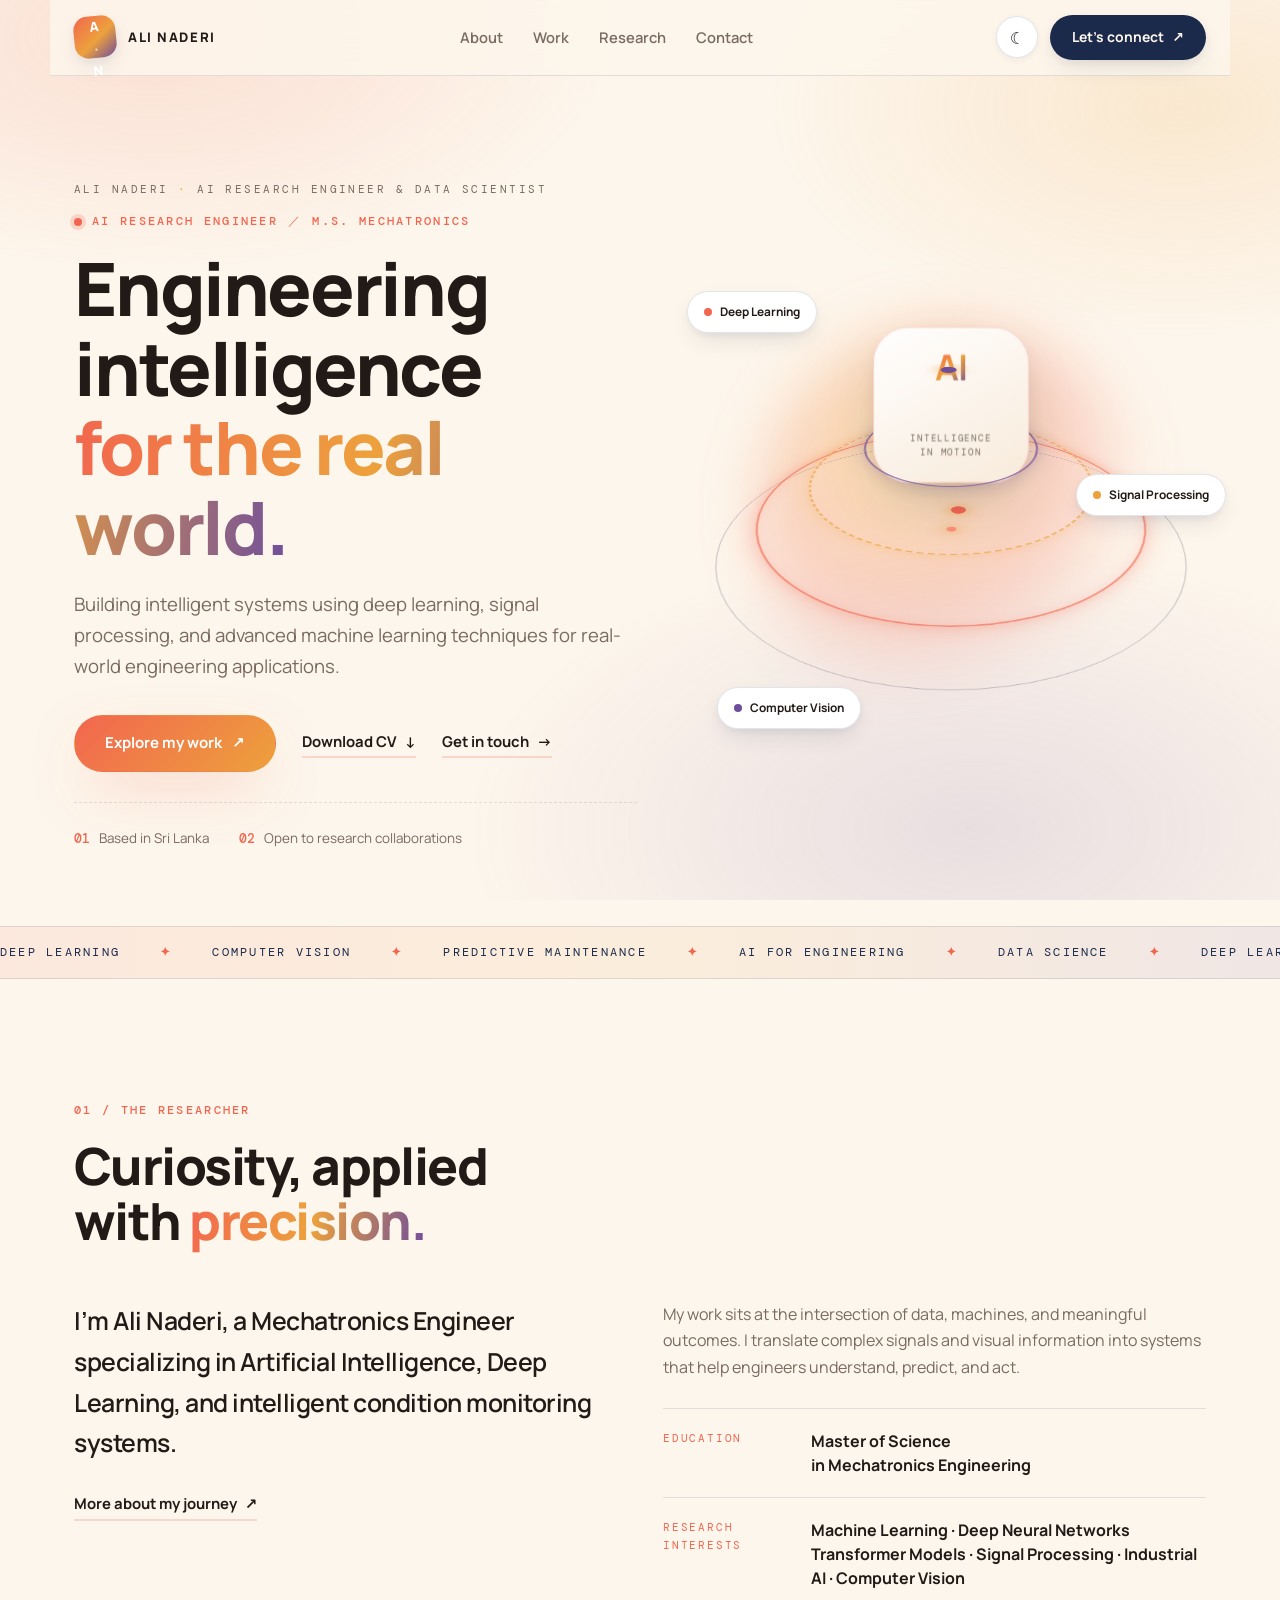
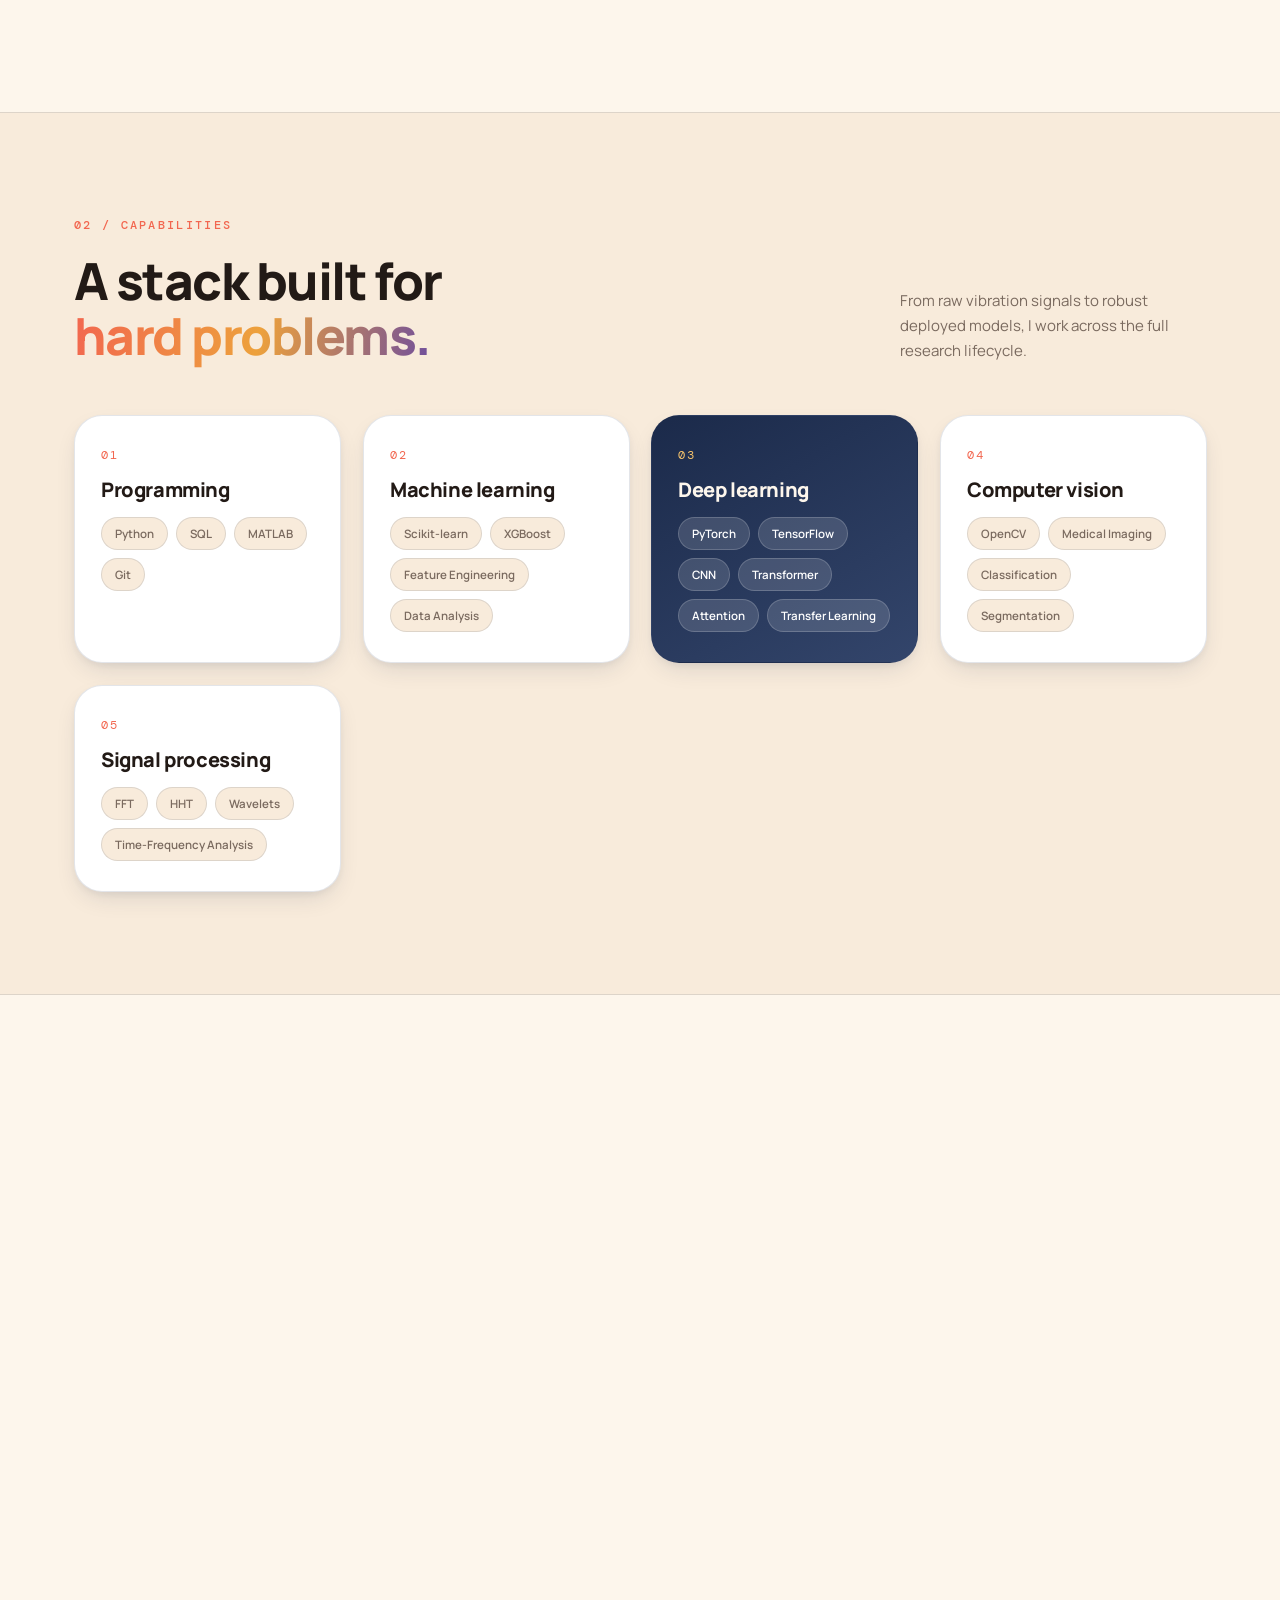
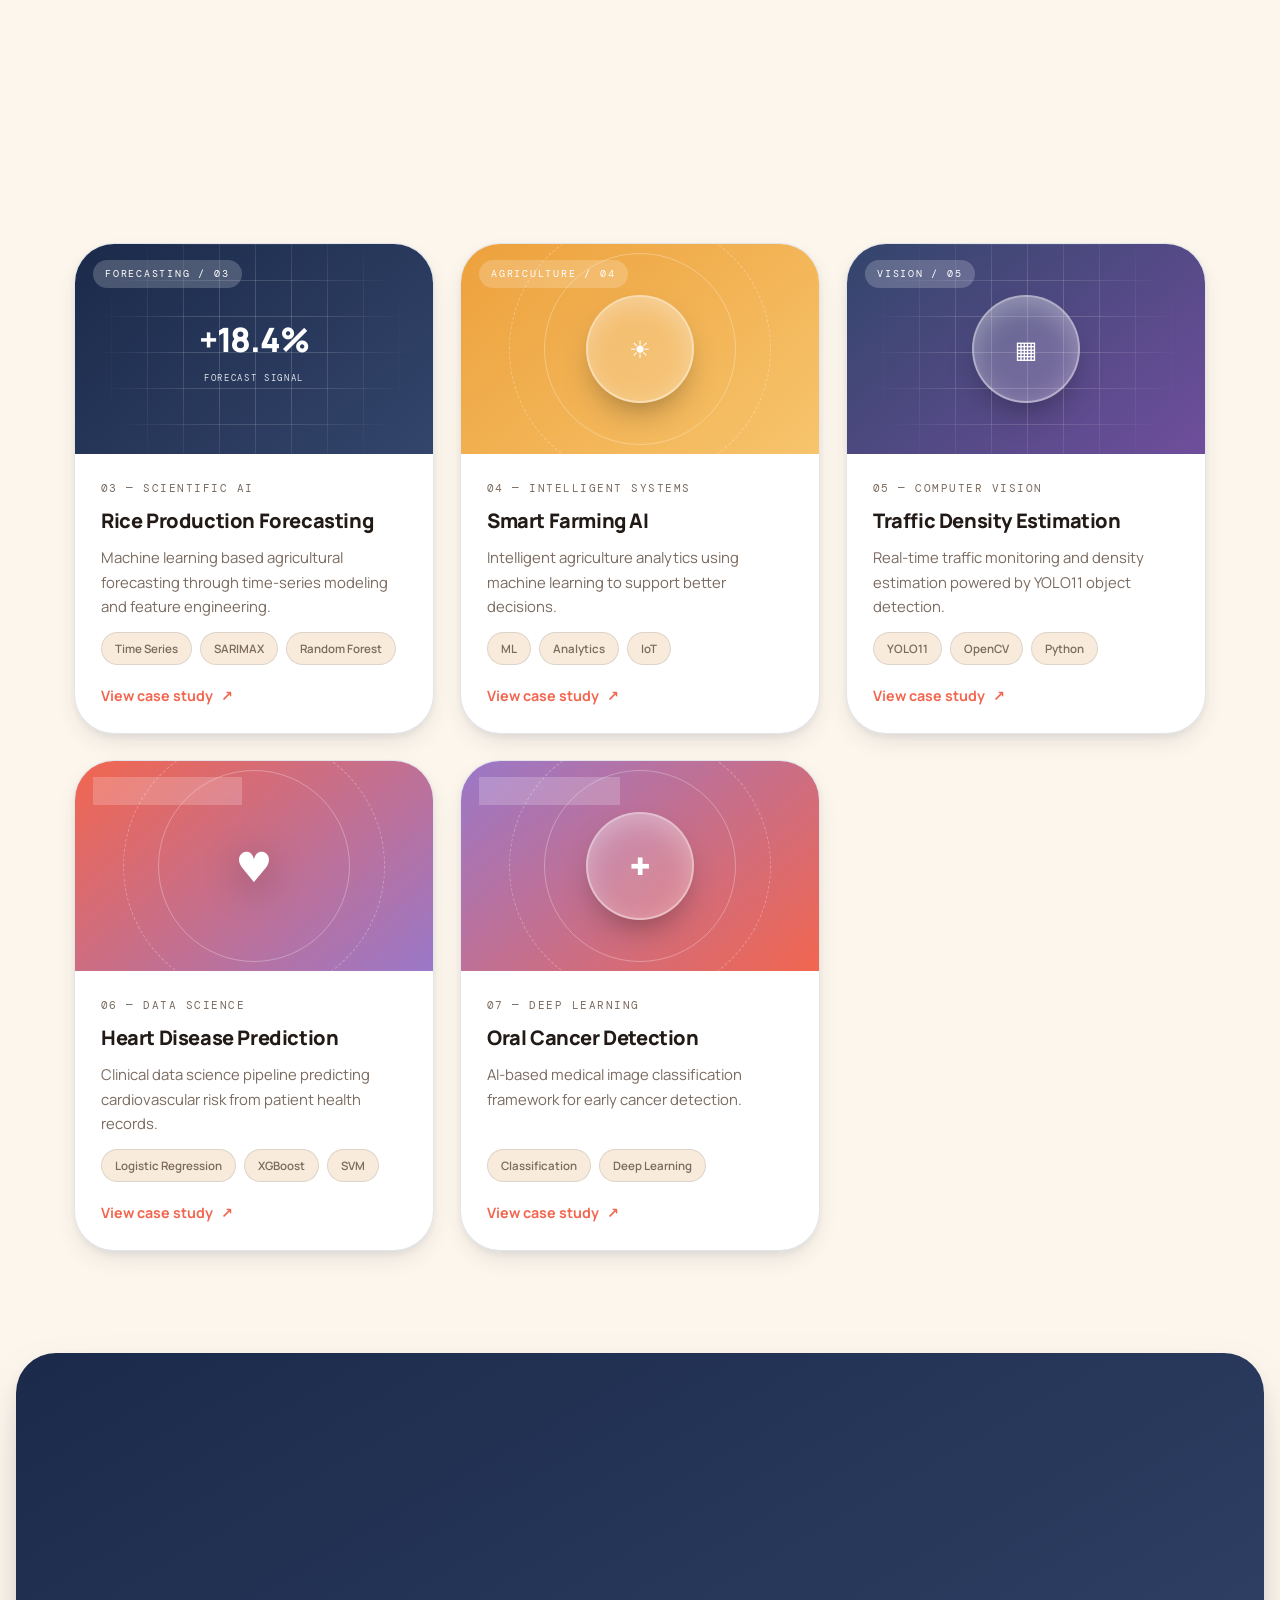
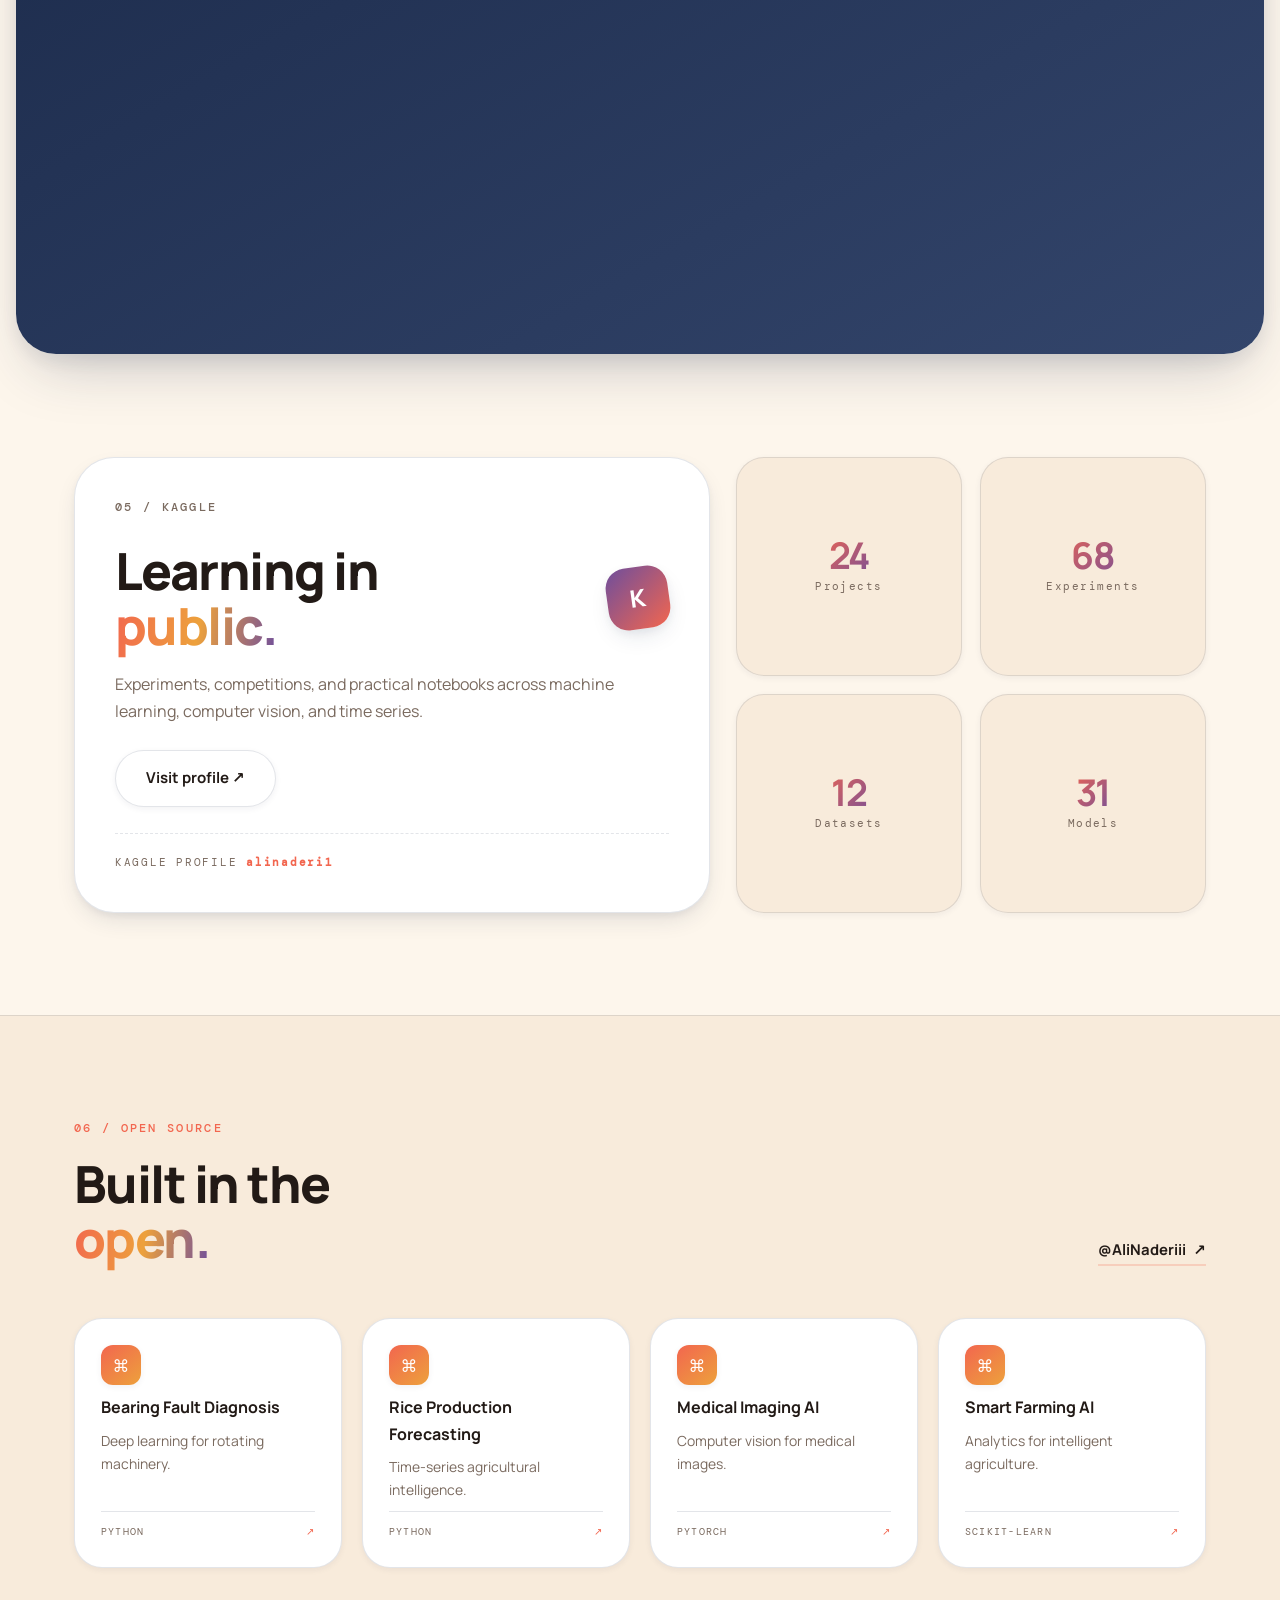
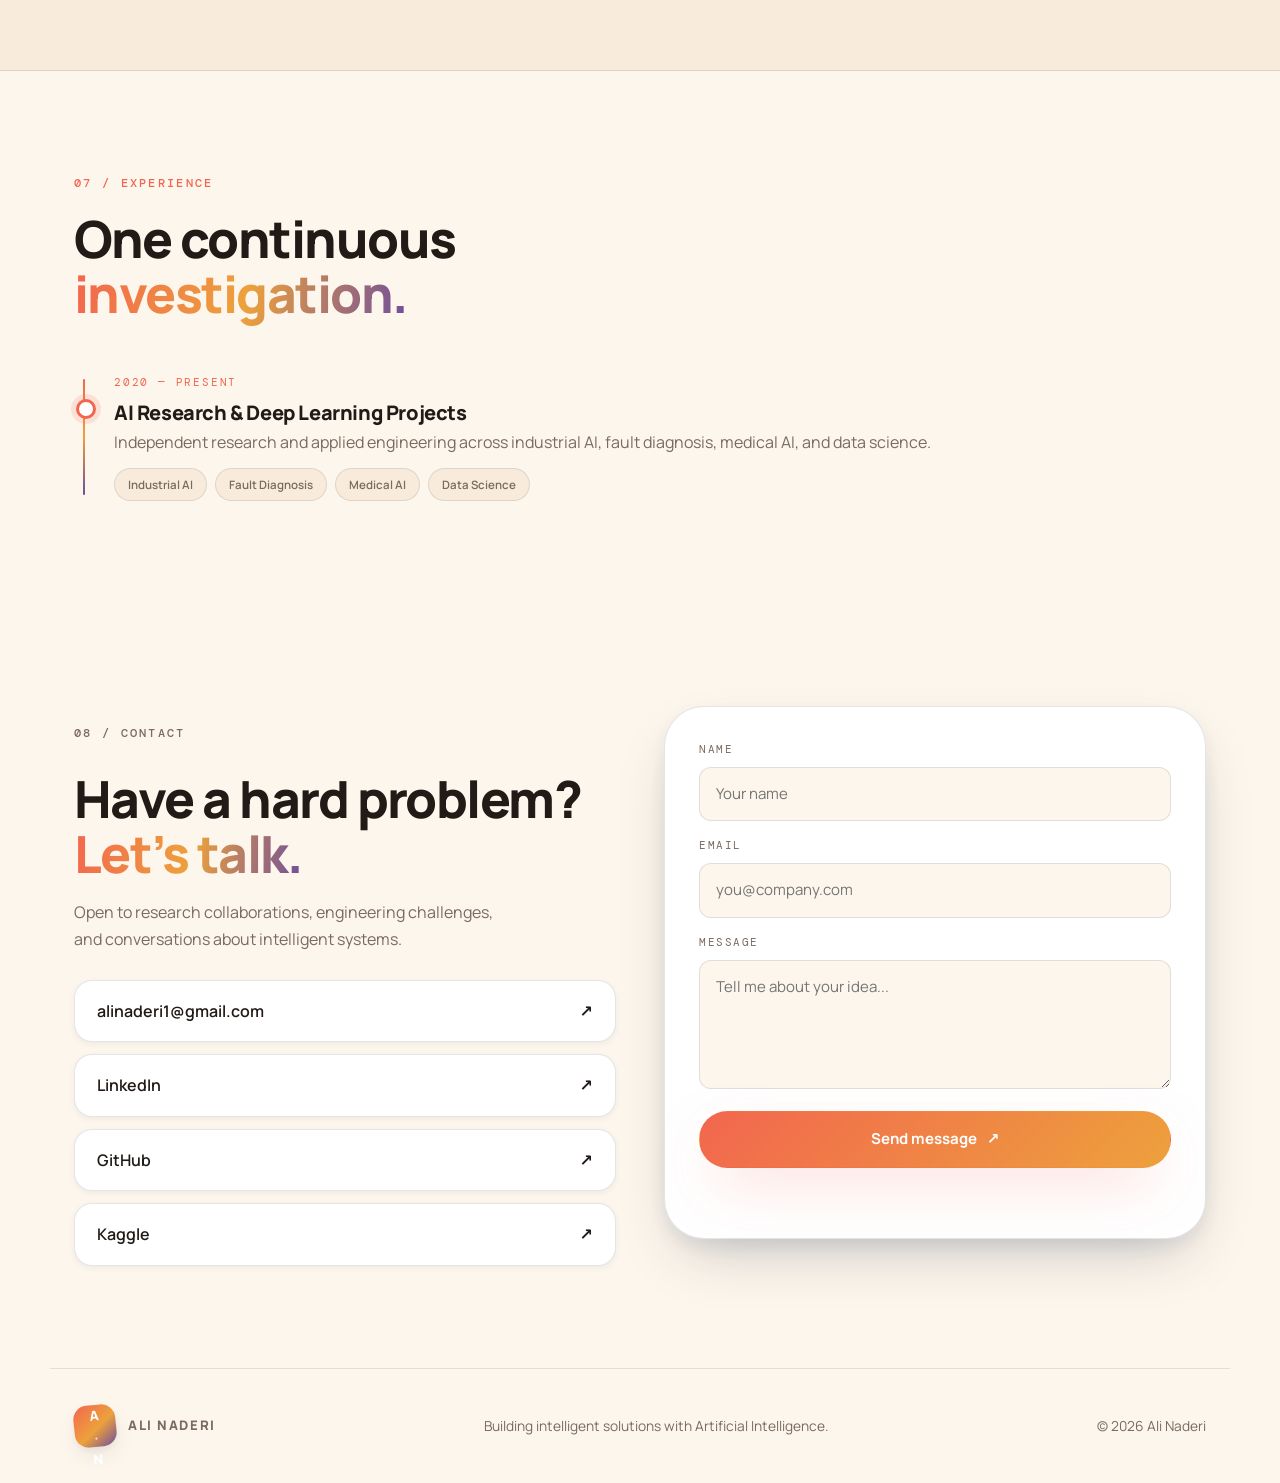
==== index.html @ be2965aa "Redesign homepage with warm 3D light theme Rebuild index.html, style.css and script.js from scratch " ====
<!DOCTYPE html>
<html lang="en" data-theme="light">
<head>
  <meta charset="utf-8">
  <meta name="viewport" content="width=device-width, initial-scale=1">
  <meta name="description" content="Ali Naderi — AI Research Engineer specializing in deep learning, signal processing, computer vision and intelligent condition monitoring.">
  <meta name="theme-color" content="#fdf6ec">
  <title>Ali Naderi · AI Research Engineer</title>
  <link rel="preconnect" href="https://fonts.googleapis.com">
  <link rel="preconnect" href="https://fonts.gstatic.com" crossorigin>
  <link href="https://fonts.googleapis.com/css2?family=DM+Mono:wght@400;500&family=Manrope:wght@400;500;600;700;800&display=swap" rel="stylesheet">
  <link rel="stylesheet" href="style.css">
</head>
<body>
  <a class="skip-link" href="#top">Skip to content</a>
  <div class="progress" id="progress"></div>

  <nav class="nav container" aria-label="Primary navigation">
    <a class="brand" href="#top"><span class="brand-mark">A<span>·</span>N</span><span>ALI NADERI</span></a>
    <div class="nav-links" id="navLinks"><a href="#about">About</a><a href="#work">Work</a><a href="#research">Research</a><a href="#contact">Contact</a></div>
    <div class="nav-actions">
      <button class="icon-btn" id="themeToggle" type="button" aria-label="Toggle light and dark mode">☾</button>
      <a class="nav-cta" href="#contact">Let’s connect <span>↗</span></a>
      <button class="menu-btn" id="menuBtn" type="button" aria-label="Open navigation" aria-expanded="false" aria-controls="navLinks">☰</button>
    </div>
  </nav>

  <main id="top">
    <!-- ══ HERO ══════════════════════════════════════════════ -->
    <section class="hero container">
      <div class="hero-copy reveal">
        <p class="nameplate">ALI NADERI <span>·</span> AI RESEARCH ENGINEER &amp; DATA SCIENTIST</p>
        <p class="eyebrow"><i></i> AI Research Engineer <span>／</span> M.S. Mechatronics</p>
        <h1>Engineering intelligence<br><em>for the real world.</em></h1>
        <p class="lede">Building intelligent systems using deep learning, signal processing, and advanced machine learning techniques for real-world engineering applications.</p>
        <div class="hero-actions">
          <a class="btn btn-primary" href="#work">Explore my work <span>↗</span></a>
          <a class="text-link" href="assets/Ali-Naderi%20Portfolio.pdf" download="Ali-Naderi-CV.pdf">Download CV <span>↓</span></a>
          <a class="text-link" href="mailto:alinaderi1@gmail.com">Get in touch <span>→</span></a>
        </div>
        <div class="hero-meta"><span><b>01</b> Based in Sri Lanka</span><span><b>02</b> Open to research collaborations</span></div>
      </div>

      <div class="hero-visual reveal delay-1" role="img" aria-label="Layered 3D rings orbiting a floating AI core">
        <div class="stage" aria-hidden="true">
          <div class="ring ring-4"></div>
          <div class="ring ring-1"><span class="orbit-node n1"></span></div>
          <div class="ring ring-2"><span class="orbit-node n2"></span></div>
          <div class="ring ring-3"><span class="orbit-node n3"></span></div>
          <span class="orbit-node n4"></span>
          <div class="ai-core"><b>AI</b><small>INTELLIGENCE<br>IN MOTION</small></div>
        </div>
        <span class="chip chip-1" aria-hidden="true"><i></i> Deep Learning</span>
        <span class="chip chip-2" aria-hidden="true"><i></i> Signal Processing</span>
        <span class="chip chip-3" aria-hidden="true"><i></i> Computer Vision</span>
      </div>
    </section>

    <div class="ticker" aria-hidden="true"><div class="ticker-inner">
      <span>DEEP LEARNING</span><b>✦</b><span>COMPUTER VISION</span><b>✦</b><span>PREDICTIVE MAINTENANCE</span><b>✦</b><span>AI FOR ENGINEERING</span><b>✦</b><span>DATA SCIENCE</span><b>✦</b>
      <span>DEEP LEARNING</span><b>✦</b><span>COMPUTER VISION</span><b>✦</b><span>PREDICTIVE MAINTENANCE</span><b>✦</b><span>AI FOR ENGINEERING</span><b>✦</b><span>DATA SCIENCE</span><b>✦</b>
    </div></div>

    <!-- ══ ABOUT ═════════════════════════════════════════════ -->
    <section class="section container" id="about">
      <div class="section-head reveal"><p class="eyebrow">01 / The researcher</p><h2>Curiosity, applied<br>with <em>precision.</em></h2></div>
      <div class="about-grid">
        <div class="about-intro reveal">
          <p class="big-copy">I’m Ali Naderi, a Mechatronics Engineer specializing in Artificial Intelligence, Deep Learning, and intelligent condition monitoring systems.</p>
          <a class="text-link" href="#contact">More about my journey <span>↗</span></a>
        </div>
        <div class="about-details reveal delay-1">
          <p>My work sits at the intersection of data, machines, and meaningful outcomes. I translate complex signals and visual information into systems that help engineers understand, predict, and act.</p>
          <div class="detail-row"><span>Education</span><strong>Master of Science<br>in Mechatronics Engineering</strong></div>
          <div class="detail-row"><span>Research interests</span><strong>Machine Learning · Deep Neural Networks<br>Transformer Models · Signal Processing · Industrial AI · Computer Vision</strong></div>
        </div>
      </div>
    </section>

    <!-- ══ SKILLS ════════════════════════════════════════════ -->
    <section class="section skills-section"><div class="container">
      <div class="section-head split reveal">
        <div><p class="eyebrow">02 / Capabilities</p><h2>A stack built for<br><em>hard problems.</em></h2></div>
        <p class="section-note">From raw vibration signals to robust deployed models, I work across the full research lifecycle.</p>
      </div>
      <div class="skills-grid">
        <article class="skill-card reveal"><span class="skill-num">01</span><h3>Programming</h3><div class="tags"><span>Python</span><span>SQL</span><span>MATLAB</span><span>Git</span></div></article>
        <article class="skill-card reveal delay-1"><span class="skill-num">02</span><h3>Machine learning</h3><div class="tags"><span>Scikit-learn</span><span>XGBoost</span><span>Feature Engineering</span><span>Data Analysis</span></div></article>
        <article class="skill-card featured reveal delay-2"><span class="skill-num">03</span><h3>Deep learning</h3><div class="tags"><span>PyTorch</span><span>TensorFlow</span><span>CNN</span><span>Transformer</span><span>Attention</span><span>Transfer Learning</span></div></article>
        <article class="skill-card reveal"><span class="skill-num">04</span><h3>Computer vision</h3><div class="tags"><span>OpenCV</span><span>Medical Imaging</span><span>Classification</span><span>Segmentation</span></div></article>
        <article class="skill-card reveal delay-1"><span class="skill-num">05</span><h3>Signal processing</h3><div class="tags"><span>FFT</span><span>HHT</span><span>Wavelets</span><span>Time-Frequency Analysis</span></div></article>
      </div>
    </div></section>

    <!-- ══ WORK ══════════════════════════════════════════════ -->
    <section class="section container" id="work">
      <div class="section-head split reveal">
        <div><p class="eyebrow">03 / Selected work</p><h2>Research that<br><em>moves the needle.</em></h2></div>
        <a class="text-link" href="https://github.com/AliNaderiii" target="_blank" rel="noopener noreferrer">View GitHub <span>↗</span></a>
      </div>
      <div class="projects-grid">

        <article class="project-card project-large reveal">
          <div class="project-art art-bearing"><span class="art-label">VIBRATION / 01</span><div class="art-rings"></div><div class="art-bars"><i></i><i></i><i></i><i></i><i></i></div></div>
          <div class="project-body">
            <div class="project-top"><span>01 — INDUSTRIAL AI</span><span class="status">RESEARCH PROJECT</span></div>
            <h3>AI-Based Bearing Fault Diagnosis</h3>
            <p>Deep learning framework for intelligent fault diagnosis of rotating machinery using vibration signals.</p>
            <div class="project-tags"><span>CNN</span><span>Transformer</span><span>HHT Fusion</span><span>CWRU · IMS · Paderborn</span></div>
            <a class="project-link" href="Bearing%20Fault%20Diagnosis.html">View case study <span>↗</span></a>
          </div>
        </article>

        <article class="project-card reveal delay-1">
          <div class="project-art art-medical"><span class="art-label">MEDICAL IMAGING / 02</span><div class="art-rings"></div><div class="art-orb">◎</div></div>
          <div class="project-body">
            <div class="project-top"><span>02 — COMPUTER VISION</span></div>
            <h3>Brain Tumor Detection</h3>
            <p>Deep learning models for automated brain tumor classification from medical imagery.</p>
            <div class="project-tags"><span>CNN</span><span>Transfer Learning</span><span>OpenCV</span></div>
            <a class="project-link" href="Deep%20Learning%20%26%20Medical%20Imaging.html">View case study <span>↗</span></a>
          </div>
        </article>

        <article class="project-card reveal">
          <div class="project-art art-agri"><span class="art-label">FORECASTING / 03</span><div class="art-grid-lines"></div><div class="art-stat">+18.4%<small>FORECAST SIGNAL</small></div></div>
          <div class="project-body">
            <div class="project-top"><span>03 — SCIENTIFIC AI</span></div>
            <h3>Rice Production Forecasting</h3>
            <p>Machine learning based agricultural forecasting through time-series modeling and feature engineering.</p>
            <div class="project-tags"><span>Time Series</span><span>SARIMAX</span><span>Random Forest</span></div>
            <a class="project-link" href="Rice_Production_Forecasting_Portfolio.html">View case study <span>↗</span></a>
          </div>
        </article>

        <article class="project-card reveal delay-1">
          <div class="project-art art-farm"><span class="art-label">AGRICULTURE / 04</span><div class="art-rings"></div><div class="art-orb">☀</div></div>
          <div class="project-body">
            <div class="project-top"><span>04 — INTELLIGENT SYSTEMS</span></div>
            <h3>Smart Farming AI</h3>
            <p>Intelligent agriculture analytics using machine learning to support better decisions.</p>
            <div class="project-tags"><span>ML</span><span>Analytics</span><span>IoT</span></div>
            <a class="project-link" href="Smart_Farming_Portfolio.html">View case study <span>↗</span></a>
          </div>
        </article>

        <article class="project-card reveal">
          <div class="project-art art-traffic"><span class="art-label">VISION / 05</span><div class="art-grid-lines"></div><div class="art-orb">▦</div></div>
          <div class="project-body">
            <div class="project-top"><span>05 — COMPUTER VISION</span></div>
            <h3>Traffic Density Estimation</h3>
            <p>Real-time traffic monitoring and density estimation powered by YOLO11 object detection.</p>
            <div class="project-tags"><span>YOLO11</span><span>OpenCV</span><span>Python</span></div>
            <a class="project-link" href="Traffic_Density_Estimation_Portfolio.html">View case study <span>↗</span></a>
          </div>
        </article>

        <article class="project-card reveal delay-1">
          <div class="project-art art-heart"><span class="art-label">CLINICAL AI / 06</span><div class="art-rings"></div><div class="art-pulse">♥</div></div>
          <div class="project-body">
            <div class="project-top"><span>06 — DATA SCIENCE</span></div>
            <h3>Heart Disease Prediction</h3>
            <p>Clinical data science pipeline predicting cardiovascular risk from patient health records.</p>
            <div class="project-tags"><span>Logistic Regression</span><span>XGBoost</span><span>SVM</span></div>
            <a class="project-link" href="Heart_Disease_Portfolio.html">View case study <span>↗</span></a>
          </div>
        </article>

        <article class="project-card reveal">
          <div class="project-art art-cancer"><span class="art-label">MEDICAL AI / 07</span><div class="art-rings"></div><div class="art-orb">✚</div></div>
          <div class="project-body">
            <div class="project-top"><span>07 — DEEP LEARNING</span></div>
            <h3>Oral Cancer Detection</h3>
            <p>AI-based medical image classification framework for early cancer detection.</p>
            <div class="project-tags"><span>Classification</span><span>Deep Learning</span></div>
            <a class="project-link" href="Deep%20Learning%20%26%20Medical%20Imaging.html">View case study <span>↗</span></a>
          </div>
        </article>

      </div>
    </section>

    <!-- ══ RESEARCH ══════════════════════════════════════════ -->
    <section class="research-band" id="research"><div class="container research-grid">
      <div class="reveal">
        <p class="eyebrow">04 / Research &amp; publications</p>
        <h2>Signals into<br><em>understanding.</em></h2>
        <p class="research-lede">AI-based condition monitoring and fault detection in rotating machinery.</p>
      </div>
      <div class="research-content reveal delay-1">
        <p>My research explores how scientific machine learning can make complex engineering systems more observable, explainable, and resilient.</p>
        <ul>
          <li><span>01</span> Scientific research experience</li>
          <li><span>02</span> Deep learning experiments</li>
          <li><span>03</span> Industrial AI applications</li>
          <li><span>04</span> Signal intelligence</li>
        </ul>
        <div class="paper"><span class="paper-icon">↗</span><div>
          <small>PUBLICATION PLACEHOLDER · 2024</small>
          <strong>Research Paper Title</strong>
          <p>Journal Name · <a href="#contact">DOI Link</a></p>
        </div></div>
      </div>
    </div></section>

    <!-- ══ KAGGLE ════════════════════════════════════════════ -->
    <section class="section container" id="community"><div class="community-grid">
      <div class="kaggle-card reveal">
        <p class="eyebrow">05 / Kaggle</p>
        <div class="kaggle-title"><h2>Learning in<br><em>public.</em></h2><span class="kaggle-mark">K</span></div>
        <p>Experiments, competitions, and practical notebooks across machine learning, computer vision, and time series.</p>
        <a class="btn btn-outline" href="https://www.kaggle.com/alinaderi1" target="_blank" rel="noopener noreferrer">Visit profile ↗</a>
        <div class="profile-handle">KAGGLE PROFILE <strong>alinaderi1</strong></div>
      </div>
      <div class="stats-grid reveal delay-1">
        <div><b>24</b><span>Projects</span></div>
        <div><b>68</b><span>Experiments</span></div>
        <div><b>12</b><span>Datasets</span></div>
        <div><b>31</b><span>Models</span></div>
      </div>
    </div></section>

    <!-- ══ OPEN SOURCE ═══════════════════════════════════════ -->
    <section class="section github-section"><div class="container">
      <div class="section-head split reveal">
        <div><p class="eyebrow">06 / Open source</p><h2>Built in the<br><em>open.</em></h2></div>
        <a class="text-link" href="https://github.com/AliNaderiii" target="_blank" rel="noopener noreferrer">@AliNaderiii <span>↗</span></a>
      </div>
      <div class="repo-grid">
        <a class="repo reveal" href="https://github.com/AliNaderiii" target="_blank" rel="noopener noreferrer"><span class="repo-icon">⌘</span><strong>Bearing Fault Diagnosis</strong><p>Deep learning for rotating machinery.</p><small>PYTHON <i>↗</i></small></a>
        <a class="repo reveal delay-1" href="https://github.com/AliNaderiii" target="_blank" rel="noopener noreferrer"><span class="repo-icon">⌘</span><strong>Rice Production Forecasting</strong><p>Time-series agricultural intelligence.</p><small>PYTHON <i>↗</i></small></a>
        <a class="repo reveal delay-2" href="https://github.com/AliNaderiii" target="_blank" rel="noopener noreferrer"><span class="repo-icon">⌘</span><strong>Medical Imaging AI</strong><p>Computer vision for medical images.</p><small>PYTORCH <i>↗</i></small></a>
        <a class="repo reveal" href="https://github.com/AliNaderiii" target="_blank" rel="noopener noreferrer"><span class="repo-icon">⌘</span><strong>Smart Farming AI</strong><p>Analytics for intelligent agriculture.</p><small>SCIKIT-LEARN <i>↗</i></small></a>
      </div>
    </div></section>

    <!-- ══ EXPERIENCE ════════════════════════════════════════ -->
    <section class="section timeline-section container">
      <div class="section-head reveal"><p class="eyebrow">07 / Experience</p><h2>One continuous<br><em>investigation.</em></h2></div>
      <div class="timeline reveal">
        <div class="timeline-line"></div>
        <div class="timeline-item">
          <span class="timeline-year">2020 — PRESENT</span>
          <div class="timeline-dot"></div>
          <div>
            <h3>AI Research &amp; Deep Learning Projects</h3>
            <p>Independent research and applied engineering across industrial AI, fault diagnosis, medical AI, and data science.</p>
            <div class="project-tags"><span>Industrial AI</span><span>Fault Diagnosis</span><span>Medical AI</span><span>Data Science</span></div>
          </div>
        </div>
      </div>
    </section>

    <!-- ══ CONTACT ═══════════════════════════════════════════ -->
    <section class="contact" id="contact"><div class="container contact-grid">
      <div class="reveal">
        <p class="eyebrow">08 / Contact</p>
        <h2>Have a hard problem?<br><em>Let’s talk.</em></h2>
        <p>Open to research collaborations, engineering challenges, and conversations about intelligent systems.</p>
        <div class="contact-links">
          <a href="mailto:alinaderi1@gmail.com">alinaderi1@gmail.com <span>↗</span></a>
          <a href="https://www.linkedin.com/in/alinaderi-data-scientist" target="_blank" rel="noopener noreferrer">LinkedIn <span>↗</span></a>
          <a href="https://github.com/AliNaderiii" target="_blank" rel="noopener noreferrer">GitHub <span>↗</span></a>
          <a href="https://www.kaggle.com/alinaderi1" target="_blank" rel="noopener noreferrer">Kaggle <span>↗</span></a>
        </div>
      </div>
      <form class="contact-form reveal delay-1" id="contactForm">
        <label>Name<input required type="text" name="name" placeholder="Your name"></label>
        <label>Email<input required type="email" name="email" placeholder="you@company.com"></label>
        <label>Message<textarea required rows="4" name="message" placeholder="Tell me about your idea..."></textarea></label>
        <button class="btn btn-primary" type="submit">Send message <span>↗</span></button>
        <p class="form-note" id="formNote" role="status" aria-live="polite"></p>
      </form>
    </div></section>
  </main>

  <footer class="footer container">
    <a class="brand" href="#top"><span class="brand-mark">A<span>·</span>N</span><span>ALI NADERI</span></a>
    <p>Building intelligent solutions with Artificial Intelligence.</p>
    <span>© <span id="year"></span> Ali Naderi</span>
  </footer>

  <script src="script.js"></script>
</body>
</html>
---- style.css ----
/* ============================================================
   Ali Naderi — Warm 3D Portfolio
   Light-first cream theme · coral / gold / purple / navy
   Pure CSS 3D. No build step. GitHub Pages compatible.
   ============================================================ */

/* ---------- Tokens: WARM LIGHT (default) ---------- */
:root {
  --cream:      #fdf6ec;
  --cream-2:    #f8ebdb;
  --cream-3:    #f2e0cb;
  --surface:    #fffaf3;
  --surface-2:  #fff;

  --coral:      #f2664f;
  --coral-soft: #ff8f78;
  --gold:       #eda13c;
  --gold-soft:  #f7c46c;
  --purple:     #6f4e9c;
  --purple-soft:#9a78c9;
  --navy:       #1b2a4a;
  --navy-soft:  #33456b;

  --text:       #221a16;
  --muted:      #7a6a5f;
  --line:       rgba(27, 42, 74, .12);
  --line-warm:  rgba(242, 102, 79, .22);

  --sh-sm: 0 2px 6px rgba(27, 42, 74, .06);
  --sh-md: 0 10px 26px -8px rgba(27, 42, 74, .16), 0 3px 8px rgba(27, 42, 74, .05);
  --sh-lg: 0 26px 60px -18px rgba(27, 42, 74, .26), 0 8px 20px rgba(27, 42, 74, .07);
  --sh-glow: 0 22px 60px -20px rgba(242, 102, 79, .5);

  --r-sm: 12px;
  --r-md: 18px;
  --r-lg: 28px;
  --r-xl: 40px;

  --sans: 'Manrope', ui-sans-serif, system-ui, -apple-system, 'Segoe UI', sans-serif;
  --mono: 'DM Mono', ui-monospace, 'SFMono-Regular', Menlo, monospace;

  --maxw: 1180px;
  --ease: cubic-bezier(.22, .8, .3, 1);
}

/* ---------- Tokens: WARM DARK ---------- */
[data-theme="dark"] {
  --cream:      #16121b;
  --cream-2:    #1e1823;
  --cream-3:    #271f2e;
  --surface:    #221b28;
  --surface-2:  #2a2231;

  --coral:      #ff8069;
  --coral-soft: #ff9d8a;
  --gold:       #f5bb63;
  --gold-soft:  #ffd18c;
  --purple:     #b38ee6;
  --purple-soft:#c9aef0;
  --navy:       #cfd8ec;
  --navy-soft:  #aab7d4;

  --text:       #f6ece2;
  --muted:      #b3a396;
  --line:       rgba(246, 236, 226, .14);
  --line-warm:  rgba(255, 128, 105, .28);

  --sh-sm: 0 2px 6px rgba(0, 0, 0, .4);
  --sh-md: 0 12px 30px -10px rgba(0, 0, 0, .6), 0 3px 8px rgba(0, 0, 0, .3);
  --sh-lg: 0 30px 70px -22px rgba(0, 0, 0, .75), 0 8px 22px rgba(0, 0, 0, .4);
  --sh-glow: 0 22px 60px -20px rgba(255, 128, 105, .42);
}

/* ---------- Reset ---------- */
* { margin: 0; padding: 0; box-sizing: border-box; }

html {
  scroll-behavior: smooth;
  scroll-padding-top: 92px;
  -webkit-text-size-adjust: 100%;
}

body {
  font-family: var(--sans);
  background: var(--cream);
  color: var(--text);
  line-height: 1.65;
  overflow-x: hidden;
  -webkit-font-smoothing: antialiased;
  transition: background .4s var(--ease), color .4s var(--ease);
}

/* Warm ambient light behind everything */
body::before {
  content: '';
  position: fixed;
  inset: 0;
  z-index: -2;
  pointer-events: none;
  background:
    radial-gradient(58% 42% at 12% 4%,  rgba(242, 102, 79, .16), transparent 62%),
    radial-gradient(50% 40% at 92% 12%, rgba(237, 161, 60, .16), transparent 64%),
    radial-gradient(60% 48% at 76% 92%, rgba(111, 78, 156, .14), transparent 66%);
}

img { max-width: 100%; display: block; }
a { color: inherit; text-decoration: none; }
button, input, textarea { font: inherit; color: inherit; }

:focus-visible {
  outline: 3px solid var(--coral);
  outline-offset: 3px;
  border-radius: 6px;
}

::selection { background: var(--gold-soft); color: var(--navy); }

.container { width: 100%; max-width: var(--maxw); margin-inline: auto; padding-inline: 24px; }

.skip-link {
  position: absolute; left: 12px; top: -60px; z-index: 200;
  background: var(--coral); color: #fff;
  padding: 10px 18px; border-radius: 0 0 var(--r-sm) var(--r-sm);
  font-weight: 700; transition: top .2s var(--ease);
}
.skip-link:focus { top: 0; }

/* ---------- Scroll progress ---------- */
.progress {
  position: fixed; top: 0; left: 0; height: 3px; width: 0; z-index: 120;
  background: linear-gradient(90deg, var(--coral), var(--gold), var(--purple));
  transition: width .1s linear;
}

/* ---------- Typography ---------- */
h1, h2, h3 { line-height: 1.08; letter-spacing: -.03em; font-weight: 800; }
h1 { font-size: clamp(2.6rem, 6.4vw, 4.6rem); }
h2 { font-size: clamp(2rem, 4.4vw, 3.2rem); }
h3 { font-size: 1.25rem; letter-spacing: -.02em; }

h1 em, h2 em {
  font-style: normal;
  background: linear-gradient(100deg, var(--coral), var(--gold) 52%, var(--purple));
  -webkit-background-clip: text; background-clip: text;
  -webkit-text-fill-color: transparent; color: transparent;
}

.eyebrow {
  font-family: var(--mono);
  font-size: .72rem;
  letter-spacing: .2em;
  text-transform: uppercase;
  color: var(--coral);
  display: flex; align-items: center; gap: 10px;
  margin-bottom: 18px;
  font-weight: 500;
}
.eyebrow i {
  width: 8px; height: 8px; border-radius: 50%;
  background: var(--coral);
  box-shadow: 0 0 0 4px rgba(242, 102, 79, .2);
  animation: pulse 2.6s var(--ease) infinite;
}
@keyframes pulse {
  0%, 100% { transform: scale(1);   opacity: 1; }
  50%      { transform: scale(1.3); opacity: .65; }
}

.lede { font-size: clamp(1.02rem, 1.5vw, 1.16rem); color: var(--muted); max-width: 52ch; }

/* ---------- Buttons ---------- */
.btn {
  display: inline-flex; align-items: center; gap: 10px;
  padding: 15px 30px;
  border-radius: 100px;
  font-weight: 700; font-size: .94rem;
  border: 1px solid transparent;
  cursor: pointer;
  transition: transform .3s var(--ease), box-shadow .3s var(--ease), background .3s var(--ease);
  will-change: transform;
}
.btn span { transition: transform .3s var(--ease); }
.btn:hover span { transform: translate(3px, -3px); }

.btn-primary {
  background: linear-gradient(135deg, var(--coral), var(--gold));
  color: #fff;
  box-shadow: var(--sh-glow);
}
.btn-primary:hover { transform: translateY(-3px); box-shadow: 0 28px 66px -18px rgba(242, 102, 79, .62); }

.btn-outline {
  background: var(--surface-2);
  border-color: var(--line);
  color: var(--text);
  box-shadow: var(--sh-sm);
}
.btn-outline:hover { transform: translateY(-3px); box-shadow: var(--sh-md); border-color: var(--coral); }

.text-link {
  display: inline-flex; align-items: center; gap: 8px;
  font-weight: 700; font-size: .93rem;
  padding-bottom: 3px;
  border-bottom: 2px solid var(--line-warm);
  transition: border-color .25s var(--ease), color .25s var(--ease), gap .25s var(--ease);
}
.text-link:hover { border-color: var(--coral); color: var(--coral); gap: 12px; }

/* ---------- Navigation ---------- */
.nav {
  position: sticky; top: 0; z-index: 100;
  display: flex; align-items: center; justify-content: space-between;
  gap: 20px;
  padding-block: 15px;
  margin-bottom: 8px;
  background: var(--cream); /* fallback */
  background: color-mix(in srgb, var(--cream) 86%, transparent);
  backdrop-filter: blur(16px);
  -webkit-backdrop-filter: blur(16px);
  border-bottom: 1px solid var(--line);
}

.brand { display: inline-flex; align-items: center; gap: 12px; font-weight: 800; letter-spacing: .12em; font-size: .82rem; }
.brand-mark {
  display: grid; place-items: center;
  width: 42px; height: 42px;
  border-radius: 14px;
  background: linear-gradient(140deg, var(--coral), var(--gold) 55%, var(--purple));
  color: #fff; font-size: .84rem; letter-spacing: 0;
  box-shadow: var(--sh-md);
  transform: rotate(-6deg);
  transition: transform .4s var(--ease);
}
.brand:hover .brand-mark { transform: rotate(6deg) scale(1.07); }
.brand-mark span { opacity: .75; }

.nav-links { display: flex; gap: 30px; font-weight: 600; font-size: .92rem; }
.nav-links a { position: relative; padding-block: 6px; color: var(--muted); transition: color .25s var(--ease); }
.nav-links a::after {
  content: ''; position: absolute; left: 0; bottom: 0;
  width: 0; height: 2px; border-radius: 2px;
  background: linear-gradient(90deg, var(--coral), var(--gold));
  transition: width .3s var(--ease);
}
.nav-links a:hover { color: var(--text); }
.nav-links a:hover::after { width: 100%; }

.nav-actions { display: flex; align-items: center; gap: 12px; }

.icon-btn {
  width: 42px; height: 42px;
  display: grid; place-items: center;
  border-radius: 50%;
  background: var(--surface-2);
  border: 1px solid var(--line);
  box-shadow: var(--sh-sm);
  cursor: pointer; font-size: 1.05rem;
  transition: transform .3s var(--ease), box-shadow .3s var(--ease);
}
.icon-btn:hover { transform: translateY(-2px) rotate(18deg); box-shadow: var(--sh-md); }

.nav-cta {
  display: inline-flex; align-items: center; gap: 8px;
  padding: 11px 22px; border-radius: 100px;
  background: var(--navy); color: var(--cream);
  font-weight: 700; font-size: .87rem;
  box-shadow: var(--sh-md);
  transition: transform .3s var(--ease), background .3s var(--ease);
}
[data-theme="dark"] .nav-cta { background: linear-gradient(135deg, var(--coral), var(--gold)); color: #2a1b16; }
.nav-cta:hover { transform: translateY(-2px); }

.menu-btn {
  display: none;
  width: 42px; height: 42px;
  border-radius: 12px;
  background: var(--surface-2);
  border: 1px solid var(--line);
  cursor: pointer; font-size: 1.1rem;
}

/* ============================================================
   HERO — layered CSS 3D
   ============================================================ */
.hero {
  display: grid;
  grid-template-columns: 1.05fr .95fr;
  gap: 60px;
  align-items: center;
  padding-block: clamp(48px, 8vw, 96px) clamp(40px, 6vw, 76px);
}

.nameplate {
  font-family: var(--mono);
  font-size: .7rem; letter-spacing: .22em;
  color: var(--muted);
  margin-bottom: 14px;
}
.nameplate span { color: var(--gold); }

.hero h1 { margin-bottom: 22px; }

.hero-actions {
  display: flex; flex-wrap: wrap; align-items: center;
  gap: 16px 26px;
  margin-block: 34px 30px;
}

.hero-meta {
  display: flex; flex-wrap: wrap; gap: 12px 30px;
  font-size: .84rem; color: var(--muted);
  padding-top: 24px;
  border-top: 1px dashed var(--line);
}
.hero-meta b {
  font-family: var(--mono); color: var(--coral);
  margin-right: 6px; font-weight: 500;
}

/* ---- 3D stage ---- */
.hero-visual {
  position: relative;
  aspect-ratio: 1 / 1;
  min-height: 380px;
  display: grid; place-items: center;
  perspective: 1100px;
  perspective-origin: 50% 45%;
}

/* Soft warm glow pad behind the rings */
.hero-visual::before {
  content: '';
  position: absolute; inset: 12%;
  border-radius: 50%;
  background: radial-gradient(circle at 38% 32%, rgba(247, 196, 108, .5), rgba(242, 102, 79, .26) 46%, transparent 68%);
  filter: blur(28px);
}

.stage {
  position: relative;
  width: min(100%, 420px);
  aspect-ratio: 1 / 1;
  transform-style: preserve-3d;
  transform: rotateX(62deg) rotateZ(0deg);
  animation: stage-spin 34s linear infinite;
}
@keyframes stage-spin {
  to { transform: rotateX(62deg) rotateZ(360deg); }
}

/* Layered 3D rings */
.ring {
  position: absolute; inset: 0;
  border-radius: 50%;
  border: 2px solid var(--coral);
  transform-style: preserve-3d;
}
.ring-1 {
  inset: 4%;
  border-color: var(--coral); /* fallback */
  border-color: color-mix(in srgb, var(--coral) 68%, transparent);
  box-shadow: 0 0 26px -6px rgba(242, 102, 79, .55), inset 0 0 22px -8px rgba(242, 102, 79, .4);
}
.ring-2 {
  inset: 17%;
  border-color: var(--gold); /* fallback */
  border-color: color-mix(in srgb, var(--gold) 72%, transparent);
  border-style: dashed;
  transform: translateZ(38px);
  box-shadow: 0 0 24px -8px rgba(237, 161, 60, .55);
}
.ring-3 {
  inset: 30%;
  border-color: var(--purple); /* fallback */
  border-color: color-mix(in srgb, var(--purple) 70%, transparent);
  transform: translateZ(76px);
  box-shadow: 0 0 26px -8px rgba(111, 78, 156, .5);
}
.ring-4 {
  inset: -6%;
  border-width: 1px;
  border-color: var(--navy); /* fallback */
  border-color: color-mix(in srgb, var(--navy) 26%, transparent);
  transform: translateZ(-34px);
}

/* Orbiting nodes ride the rings */
.orbit-node {
  position: absolute;
  width: 15px; height: 15px;
  border-radius: 50%;
  top: 50%; left: 50%;
  margin: -7.5px 0 0 -7.5px;
  background: var(--gold);
  box-shadow: 0 0 16px 2px rgba(237, 161, 60, .7);
}
.orbit-node.n1 { background: var(--coral);  transform: rotate(0deg)   translateX(46%) translateZ(6px); }
.orbit-node.n2 { background: var(--gold);   transform: rotate(118deg) translateX(40%) translateZ(40px); }
.orbit-node.n3 { background: var(--purple); transform: rotate(236deg) translateX(32%) translateZ(78px); }
.orbit-node.n4 { background: var(--coral-soft); width: 10px; height: 10px; transform: rotate(300deg) translateX(50%) translateZ(-20px); }

/* Floating AI core — counter-rotates so it always faces the viewer */
.ai-core {
  position: absolute;
  top: 50%; left: 50%;
  width: 148px; height: 148px;
  margin: -74px 0 0 -74px;
  display: grid; place-items: center; gap: 2px;
  border-radius: 34px;
  text-align: center;
  background: linear-gradient(150deg, var(--surface-2), var(--cream-2));
  border: 1px solid var(--line-warm);
  box-shadow: var(--sh-lg), inset 0 1px 0 rgba(255, 255, 255, .7);
  transform: translateZ(120px) rotateX(-62deg);
  animation: core-float 6.5s var(--ease) infinite;
}
[data-theme="dark"] .ai-core { box-shadow: var(--sh-lg), inset 0 1px 0 rgba(255, 255, 255, .06); }

@keyframes core-float {
  0%, 100% { transform: translateZ(120px) rotateX(-62deg) translateY(0); }
  50%      { transform: translateZ(150px) rotateX(-62deg) translateY(-6px); }
}

.ai-core b {
  font-size: 2.1rem; letter-spacing: -.04em; line-height: 1;
  background: linear-gradient(135deg, var(--coral), var(--gold) 50%, var(--purple));
  -webkit-background-clip: text; background-clip: text;
  -webkit-text-fill-color: transparent; color: transparent;
}
.ai-core small {
  font-family: var(--mono);
  font-size: .55rem; letter-spacing: .16em;
  color: var(--muted); line-height: 1.5;
}

/* Floating info chips (flat, above the stage) */
.chip {
  position: absolute; z-index: 3;
  display: inline-flex; align-items: center; gap: 8px;
  padding: 10px 16px;
  border-radius: 100px;
  background: var(--surface-2);
  border: 1px solid var(--line);
  box-shadow: var(--sh-md);
  font-size: .74rem; font-weight: 700;
  white-space: nowrap;
  animation: chip-bob 5.5s var(--ease) infinite;
}
.chip i { width: 8px; height: 8px; border-radius: 50%; flex: none; }
.chip-1 { top: 6%;  left: -2%;  }
.chip-1 i { background: var(--coral); }
.chip-2 { top: 42%; right: -4%; animation-delay: -1.8s; }
.chip-2 i { background: var(--gold); }
.chip-3 { bottom: 8%; left: 4%;  animation-delay: -3.4s; }
.chip-3 i { background: var(--purple); }

@keyframes chip-bob {
  0%, 100% { transform: translateY(0); }
  50%      { transform: translateY(-11px); }
}

/* ---------- Ticker ---------- */
.ticker {
  overflow: hidden;
  border-block: 1px solid var(--line);
  background: linear-gradient(90deg, rgba(242,102,79,.09), rgba(237,161,60,.09), rgba(111,78,156,.09));
  padding-block: 15px;
  margin-bottom: 20px;
}
.ticker-inner {
  display: flex; gap: 40px; align-items: center;
  width: max-content;
  font-family: var(--mono);
  font-size: .78rem; letter-spacing: .18em;
  color: var(--navy);
  animation: slide 26s linear infinite;
}
[data-theme="dark"] .ticker-inner { color: var(--text); }
.ticker-inner b { color: var(--coral); }
@keyframes slide { to { transform: translateX(-50%); } }
.ticker:hover .ticker-inner { animation-play-state: paused; }

/* ---------- Sections ---------- */
.section { padding-block: clamp(60px, 8vw, 104px); }
.section-head { margin-bottom: 52px; max-width: 720px; }
.section-head.split {
  display: flex; align-items: flex-end; justify-content: space-between;
  gap: 30px; max-width: none;
}
.section-note { color: var(--muted); max-width: 34ch; font-size: .94rem; }

/* ---------- About ---------- */
.about-grid { display: grid; grid-template-columns: 1fr 1fr; gap: 46px; }
.big-copy { font-size: clamp(1.2rem, 2.1vw, 1.55rem); font-weight: 600; letter-spacing: -.02em; margin-bottom: 26px; }
.about-details p { color: var(--muted); margin-bottom: 28px; }

.detail-row {
  display: grid; grid-template-columns: 130px 1fr; gap: 18px;
  padding-block: 20px;
  border-top: 1px solid var(--line);
}
.detail-row span {
  font-family: var(--mono); font-size: .7rem;
  letter-spacing: .16em; text-transform: uppercase; color: var(--coral);
}
.detail-row strong { font-weight: 700; line-height: 1.5; }

/* ---------- Skills ---------- */
.skills-section { background: var(--cream-2); border-block: 1px solid var(--line); }
.skills-grid {
  display: grid;
  grid-template-columns: repeat(auto-fit, minmax(230px, 1fr));
  gap: 22px;
}

.skill-card {
  position: relative;
  padding: 30px 26px;
  border-radius: var(--r-lg);
  background: var(--surface-2);
  border: 1px solid var(--line);
  box-shadow: var(--sh-md);
  overflow: hidden;
  transition: transform .38s var(--ease), box-shadow .38s var(--ease);
  will-change: transform;
}
.skill-card::before {
  content: '';
  position: absolute; inset: 0 0 auto 0; height: 4px;
  background: linear-gradient(90deg, var(--coral), var(--gold));
  transform: scaleX(0); transform-origin: left;
  transition: transform .4s var(--ease);
}
.skill-card:hover { transform: translateY(-8px); box-shadow: var(--sh-lg); }
.skill-card:hover::before { transform: scaleX(1); }

.skill-card.featured {
  background: linear-gradient(150deg, var(--navy), var(--navy-soft));
  border-color: transparent;
  color: #fdf6ec;
}
[data-theme="dark"] .skill-card.featured {
  background: linear-gradient(150deg, var(--purple), #4c3470);
  color: #fff;
}
.skill-card.featured .skill-num { color: var(--gold-soft); }
.skill-card.featured .tags span { background: rgba(255, 255, 255, .14); color: #fff; border-color: rgba(255, 255, 255, .18); }

.skill-num {
  font-family: var(--mono); font-size: .72rem;
  letter-spacing: .16em; color: var(--coral); display: block; margin-bottom: 14px;
}
.skill-card h3 { margin-bottom: 16px; }

.tags, .project-tags { display: flex; flex-wrap: wrap; gap: 8px; }
.tags span, .project-tags span {
  font-size: .72rem; font-weight: 600;
  padding: 6px 13px;
  border-radius: 100px;
  background: var(--cream-2);
  border: 1px solid var(--line);
  color: var(--muted);
}

/* ---------- Projects ---------- */
.projects-grid {
  display: grid;
  grid-template-columns: repeat(auto-fit, minmax(300px, 1fr));
  gap: 26px;
}

.project-card {
  display: flex; flex-direction: column;
  border-radius: var(--r-xl);
  overflow: hidden;
  background: var(--surface-2);
  border: 1px solid var(--line);
  box-shadow: var(--sh-md);
  transition: transform .42s var(--ease), box-shadow .42s var(--ease);
  will-change: transform;
}
.project-card:hover { transform: translateY(-10px); box-shadow: var(--sh-lg); }
.project-large { grid-column: span 2; }

.project-art {
  position: relative;
  min-height: 210px;
  display: grid; place-items: center;
  overflow: hidden;
  color: #fff;
}
.project-large .project-art { min-height: 280px; }

.art-label {
  position: absolute; top: 16px; left: 18px;
  font-family: var(--mono); font-size: .62rem;
  letter-spacing: .18em;
  padding: 6px 12px; border-radius: 100px;
  background: rgba(255, 255, 255, .2);
  backdrop-filter: blur(6px);
  -webkit-backdrop-filter: blur(6px);
}

.art-bearing { background: linear-gradient(140deg, #f2664f, #eda13c); }
.art-medical { background: linear-gradient(140deg, #6f4e9c, #9a78c9); }
.art-agri    { background: linear-gradient(140deg, #1b2a4a, #33456b); }
.art-farm    { background: linear-gradient(140deg, #eda13c, #f7c46c); }
.art-traffic { background: linear-gradient(140deg, #33456b, #6f4e9c); }
.art-heart   { background: linear-gradient(140deg, #f2664f, #9a78c9); }
.art-cancer  { background: linear-gradient(140deg, #9a78c9, #f2664f); }

/* Decorative art motifs — all CSS, no images */
.art-orb {
  width: 108px; height: 108px; border-radius: 50%;
  background: rgba(255, 255, 255, .18);
  border: 2px solid rgba(255, 255, 255, .45);
  box-shadow: inset 0 8px 26px rgba(255, 255, 255, .3), 0 16px 34px -12px rgba(0, 0, 0, .4);
  display: grid; place-items: center;
  font-weight: 800; font-size: 1.5rem;
  animation: chip-bob 6s var(--ease) infinite;
}
.art-rings { position: absolute; inset: 0; }
.art-rings::before, .art-rings::after {
  content: ''; position: absolute;
  border: 1.5px solid rgba(255, 255, 255, .3);
  border-radius: 50%;
  top: 50%; left: 50%; transform: translate(-50%, -50%);
}
.art-rings::before { width: 190px; height: 190px; }
.art-rings::after  { width: 260px; height: 260px; border-style: dashed; }

.art-bars { display: flex; align-items: flex-end; gap: 9px; height: 92px; }
.art-bars i {
  width: 15px; border-radius: 6px 6px 0 0;
  background: rgba(255, 255, 255, .75);
  animation: bar-rise 2.4s var(--ease) infinite alternate;
}
.art-bars i:nth-child(1) { height: 42%; animation-delay: 0s; }
.art-bars i:nth-child(2) { height: 74%; animation-delay: .2s; }
.art-bars i:nth-child(3) { height: 54%; animation-delay: .4s; }
.art-bars i:nth-child(4) { height: 92%; animation-delay: .6s; }
.art-bars i:nth-child(5) { height: 64%; animation-delay: .8s; }
@keyframes bar-rise { to { transform: scaleY(.62); } }

.art-pulse {
  font-size: 2.6rem;
  animation: beat 1.8s var(--ease) infinite;
  filter: drop-shadow(0 8px 18px rgba(0, 0, 0, .3));
}
@keyframes beat {
  0%, 100% { transform: scale(1); }
  22%      { transform: scale(1.16); }
  40%      { transform: scale(1); }
}

.art-stat { text-align: center; font-weight: 800; font-size: 2.1rem; letter-spacing: -.03em; }
.art-stat small {
  display: block;
  font-family: var(--mono); font-size: .58rem;
  letter-spacing: .18em; font-weight: 400; opacity: .85; margin-top: 4px;
}

.art-grid-lines {
  position: absolute; inset: 0;
  background-image:
    linear-gradient(rgba(255, 255, 255, .16) 1px, transparent 1px),
    linear-gradient(90deg, rgba(255, 255, 255, .16) 1px, transparent 1px);
  background-size: 36px 36px;
  mask-image: radial-gradient(circle at 50% 50%, #000 30%, transparent 76%);
  -webkit-mask-image: radial-gradient(circle at 50% 50%, #000 30%, transparent 76%);
}

.project-body { padding: 26px; display: flex; flex-direction: column; gap: 13px; flex: 1; }
.project-top {
  display: flex; justify-content: space-between; align-items: center; gap: 12px;
  font-family: var(--mono); font-size: .66rem;
  letter-spacing: .14em; color: var(--muted);
}
.status {
  padding: 4px 11px; border-radius: 100px;
  background: rgba(242, 102, 79, .12);
  color: var(--coral); font-weight: 500;
}
.project-body p { color: var(--muted); font-size: .93rem; flex: 1; }
.project-link {
  display: inline-flex; align-items: center; gap: 8px;
  font-weight: 700; font-size: .89rem; color: var(--coral);
  margin-top: 6px; transition: gap .25s var(--ease);
}
.project-link:hover { gap: 13px; }

/* ---------- Research band ---------- */
.research-band {
  background: linear-gradient(150deg, var(--navy), var(--navy-soft));
  color: #fdf6ec;
  padding-block: clamp(60px, 8vw, 100px);
  border-radius: var(--r-xl);
  margin-inline: 16px;
  box-shadow: var(--sh-lg);
}
[data-theme="dark"] .research-band { background: linear-gradient(150deg, #2c2135, #3b2c48); }
.research-band .eyebrow { color: var(--gold-soft); }
.research-band .eyebrow i { background: var(--gold-soft); box-shadow: 0 0 0 4px rgba(247, 196, 108, .22); }
.research-grid { display: grid; grid-template-columns: 1fr 1fr; gap: 48px; }
.research-lede { margin-top: 20px; opacity: .8; }
.research-content p { opacity: .85; margin-bottom: 26px; }
.research-content ul { list-style: none; display: grid; gap: 14px; margin-bottom: 30px; }
.research-content li { display: flex; align-items: center; gap: 14px; font-weight: 600; }
.research-content li span {
  font-family: var(--mono); font-size: .7rem;
  color: var(--gold-soft);
  border: 1px solid rgba(247, 196, 108, .34);
  padding: 4px 9px; border-radius: 8px;
}

.paper {
  display: flex; gap: 18px; align-items: flex-start;
  padding: 24px;
  border-radius: var(--r-md);
  background: rgba(255, 255, 255, .09);
  border: 1px solid rgba(255, 255, 255, .16);
}
.paper-icon {
  display: grid; place-items: center; flex: none;
  width: 44px; height: 44px; border-radius: 13px;
  background: linear-gradient(135deg, var(--coral), var(--gold));
  font-weight: 800;
}
.paper small { font-family: var(--mono); font-size: .64rem; letter-spacing: .14em; opacity: .68; }
.paper strong { display: block; margin-block: 5px; font-size: 1.02rem; }
.paper p { opacity: .78; font-size: .87rem; margin: 0; }
.paper a { color: var(--gold-soft); border-bottom: 1px solid currentColor; }

/* ---------- Community / Kaggle ---------- */
.community-grid { display: grid; grid-template-columns: 1.15fr .85fr; gap: 26px; align-items: stretch; }

.kaggle-card {
  padding: 40px;
  border-radius: var(--r-xl);
  background: var(--surface-2);
  border: 1px solid var(--line);
  box-shadow: var(--sh-md);
}
.kaggle-title { display: flex; align-items: center; justify-content: space-between; gap: 20px; margin-bottom: 18px; }
.kaggle-mark {
  display: grid; place-items: center; flex: none;
  width: 62px; height: 62px; border-radius: 20px;
  background: linear-gradient(140deg, var(--purple), var(--coral));
  color: #fff; font-weight: 800; font-size: 1.5rem;
  box-shadow: var(--sh-md);
  transform: rotate(-8deg);
}
.kaggle-card > p { color: var(--muted); margin-bottom: 26px; }
.profile-handle {
  margin-top: 26px; padding-top: 20px;
  border-top: 1px dashed var(--line);
  font-family: var(--mono); font-size: .68rem;
  letter-spacing: .16em; color: var(--muted);
}
.profile-handle strong { color: var(--coral); }

.stats-grid { display: grid; grid-template-columns: 1fr 1fr; gap: 18px; }
.stats-grid div {
  display: grid; place-content: center; gap: 4px; text-align: center;
  padding: 28px 16px;
  border-radius: var(--r-lg);
  background: var(--cream-2);
  border: 1px solid var(--line);
  box-shadow: var(--sh-sm);
  transition: transform .35s var(--ease), box-shadow .35s var(--ease);
}
.stats-grid div:hover { transform: translateY(-6px); box-shadow: var(--sh-md); }
.stats-grid b {
  font-size: 2.3rem; letter-spacing: -.04em; line-height: 1;
  background: linear-gradient(135deg, var(--coral), var(--purple));
  -webkit-background-clip: text; background-clip: text;
  -webkit-text-fill-color: transparent; color: transparent;
}
.stats-grid span { font-family: var(--mono); font-size: .66rem; letter-spacing: .14em; color: var(--muted); }

/* ---------- GitHub repos ---------- */
.github-section { background: var(--cream-2); border-block: 1px solid var(--line); }
.repo-grid { display: grid; grid-template-columns: repeat(auto-fit, minmax(240px, 1fr)); gap: 20px; }

.repo {
  display: flex; flex-direction: column; gap: 9px;
  padding: 26px;
  border-radius: var(--r-lg);
  background: var(--surface-2);
  border: 1px solid var(--line);
  box-shadow: var(--sh-sm);
  transition: transform .35s var(--ease), box-shadow .35s var(--ease), border-color .35s var(--ease);
}
.repo:hover { transform: translateY(-7px); box-shadow: var(--sh-lg); border-color: var(--coral); }
.repo-icon {
  display: grid; place-items: center;
  width: 40px; height: 40px; border-radius: 12px;
  background: linear-gradient(140deg, var(--coral), var(--gold));
  color: #fff; font-size: 1.05rem;
  box-shadow: var(--sh-sm);
}
.repo p { color: var(--muted); font-size: .87rem; flex: 1; }
.repo small {
  display: flex; align-items: center; justify-content: space-between;
  font-family: var(--mono); font-size: .64rem;
  letter-spacing: .12em; color: var(--muted);
  padding-top: 12px; border-top: 1px solid var(--line);
}
.repo small i { font-style: normal; color: var(--coral); }

/* ---------- Timeline ---------- */
.timeline { position: relative; padding-left: 40px; }
.timeline-line {
  position: absolute; left: 9px; top: 6px; bottom: 6px;
  width: 2px; border-radius: 2px;
  background: linear-gradient(var(--coral), var(--gold), var(--purple));
}
.timeline-item { position: relative; display: grid; gap: 10px; }
.timeline-dot {
  position: absolute; left: -38px; top: 26px;
  width: 20px; height: 20px; border-radius: 50%;
  background: var(--surface-2);
  border: 3px solid var(--coral);
  box-shadow: 0 0 0 5px rgba(242, 102, 79, .14);
}
.timeline-year { font-family: var(--mono); font-size: .7rem; letter-spacing: .16em; color: var(--coral); }
.timeline-item p { color: var(--muted); margin-block: 6px 12px; }

/* ---------- Contact ---------- */
.contact { padding-block: clamp(60px, 8vw, 104px); }
.contact-grid { display: grid; grid-template-columns: 1fr 1fr; gap: 48px; align-items: start; }
.contact-grid > div > p { color: var(--muted); margin-block: 18px 28px; max-width: 42ch; }
.contact-links { display: grid; gap: 12px; }
.contact-links a {
  display: flex; align-items: center; justify-content: space-between;
  padding: 17px 22px;
  border-radius: var(--r-md);
  background: var(--surface-2);
  border: 1px solid var(--line);
  box-shadow: var(--sh-sm);
  font-weight: 600;
  transition: transform .3s var(--ease), box-shadow .3s var(--ease), border-color .3s var(--ease);
}
.contact-links a:hover { transform: translateX(7px); box-shadow: var(--sh-md); border-color: var(--coral); color: var(--coral); }

.contact-form {
  display: grid; gap: 16px;
  padding: 34px;
  border-radius: var(--r-xl);
  background: var(--surface-2);
  border: 1px solid var(--line);
  box-shadow: var(--sh-lg);
}
.contact-form label {
  display: grid; gap: 8px;
  font-family: var(--mono); font-size: .68rem;
  letter-spacing: .14em; text-transform: uppercase; color: var(--muted);
}
.contact-form input, .contact-form textarea {
  padding: 14px 16px;
  border-radius: var(--r-sm);
  background: var(--cream);
  border: 1px solid var(--line);
  font-family: var(--sans); font-size: .94rem;
  letter-spacing: normal; text-transform: none;
  color: var(--text);
  resize: vertical;
  transition: border-color .25s var(--ease), box-shadow .25s var(--ease);
}
.contact-form input:focus, .contact-form textarea:focus {
  outline: none;
  border-color: var(--coral);
  box-shadow: 0 0 0 4px rgba(242, 102, 79, .14);
}
.contact-form .btn { justify-content: center; margin-top: 6px; }
.form-note { font-size: .84rem; color: var(--coral); min-height: 20px; font-weight: 600; }

/* ---------- Footer ---------- */
.footer {
  display: flex; flex-wrap: wrap; align-items: center; justify-content: space-between;
  gap: 18px;
  padding-block: 36px;
  border-top: 1px solid var(--line);
  color: var(--muted); font-size: .86rem;
}

/* ---------- Reveal animation ---------- */
.reveal {
  opacity: 0;
  transform: translateY(24px);
  transition: opacity .7s var(--ease), transform .7s var(--ease);
}
.reveal.visible { opacity: 1; transform: none; }
.delay-1 { transition-delay: .1s; }
.delay-2 { transition-delay: .2s; }

/* ============================================================
   Responsive
   ============================================================ */
@media (max-width: 980px) {
  .hero { grid-template-columns: 1fr; gap: 48px; }
  .hero-visual { order: -1; min-height: 330px; max-width: 420px; margin-inline: auto; }
  .about-grid, .research-grid, .contact-grid, .community-grid { grid-template-columns: 1fr; }
  .project-large { grid-column: span 1; }
  .section-head.split { flex-direction: column; align-items: flex-start; }
}

@media (max-width: 760px) {
  .nav-links {
    position: absolute; top: 100%; left: 0; right: 0;
    flex-direction: column; gap: 0;
    padding: 10px 24px 20px;
    background: var(--cream);
    border-bottom: 1px solid var(--line);
    box-shadow: var(--sh-md);
    display: none;
  }
  .nav.open .nav-links { display: flex; }
  .nav-links a { padding-block: 13px; border-bottom: 1px solid var(--line); }
  .menu-btn { display: grid; place-items: center; }
  .nav-cta { display: none; }

  .research-band { margin-inline: 0; border-radius: var(--r-lg); }
  .stats-grid { grid-template-columns: 1fr 1fr; }
  .kaggle-card, .contact-form { padding: 26px; }
  .detail-row { grid-template-columns: 1fr; gap: 6px; }
  .chip { font-size: .68rem; padding: 8px 13px; }
  .chip-1 { left: -8px; }
  .chip-2 { right: -8px; }
}

@media (max-width: 420px) {
  .hero-actions { gap: 14px; }
  .hero-actions .btn, .hero-actions .text-link { width: 100%; justify-content: center; }
  .ai-core { width: 124px; height: 124px; margin: -62px 0 0 -62px; }
  .ai-core b { font-size: 1.7rem; }
}

/* ---------- Accessibility: reduced motion ---------- */
@media (prefers-reduced-motion: reduce) {
  *, *::before, *::after {
    animation-duration: .001ms !important;
    animation-iteration-count: 1 !important;
    transition-duration: .001ms !important;
    scroll-behavior: auto !important;
  }
  .reveal { opacity: 1; transform: none; }
  .stage { transform: rotateX(58deg); }
}

/* ---------- Print ---------- */
@media print {
  .nav, .progress, .ticker, .contact-form, .chip { display: none !important; }
  body { background: #fff; color: #000; }
  .reveal { opacity: 1; transform: none; }
}
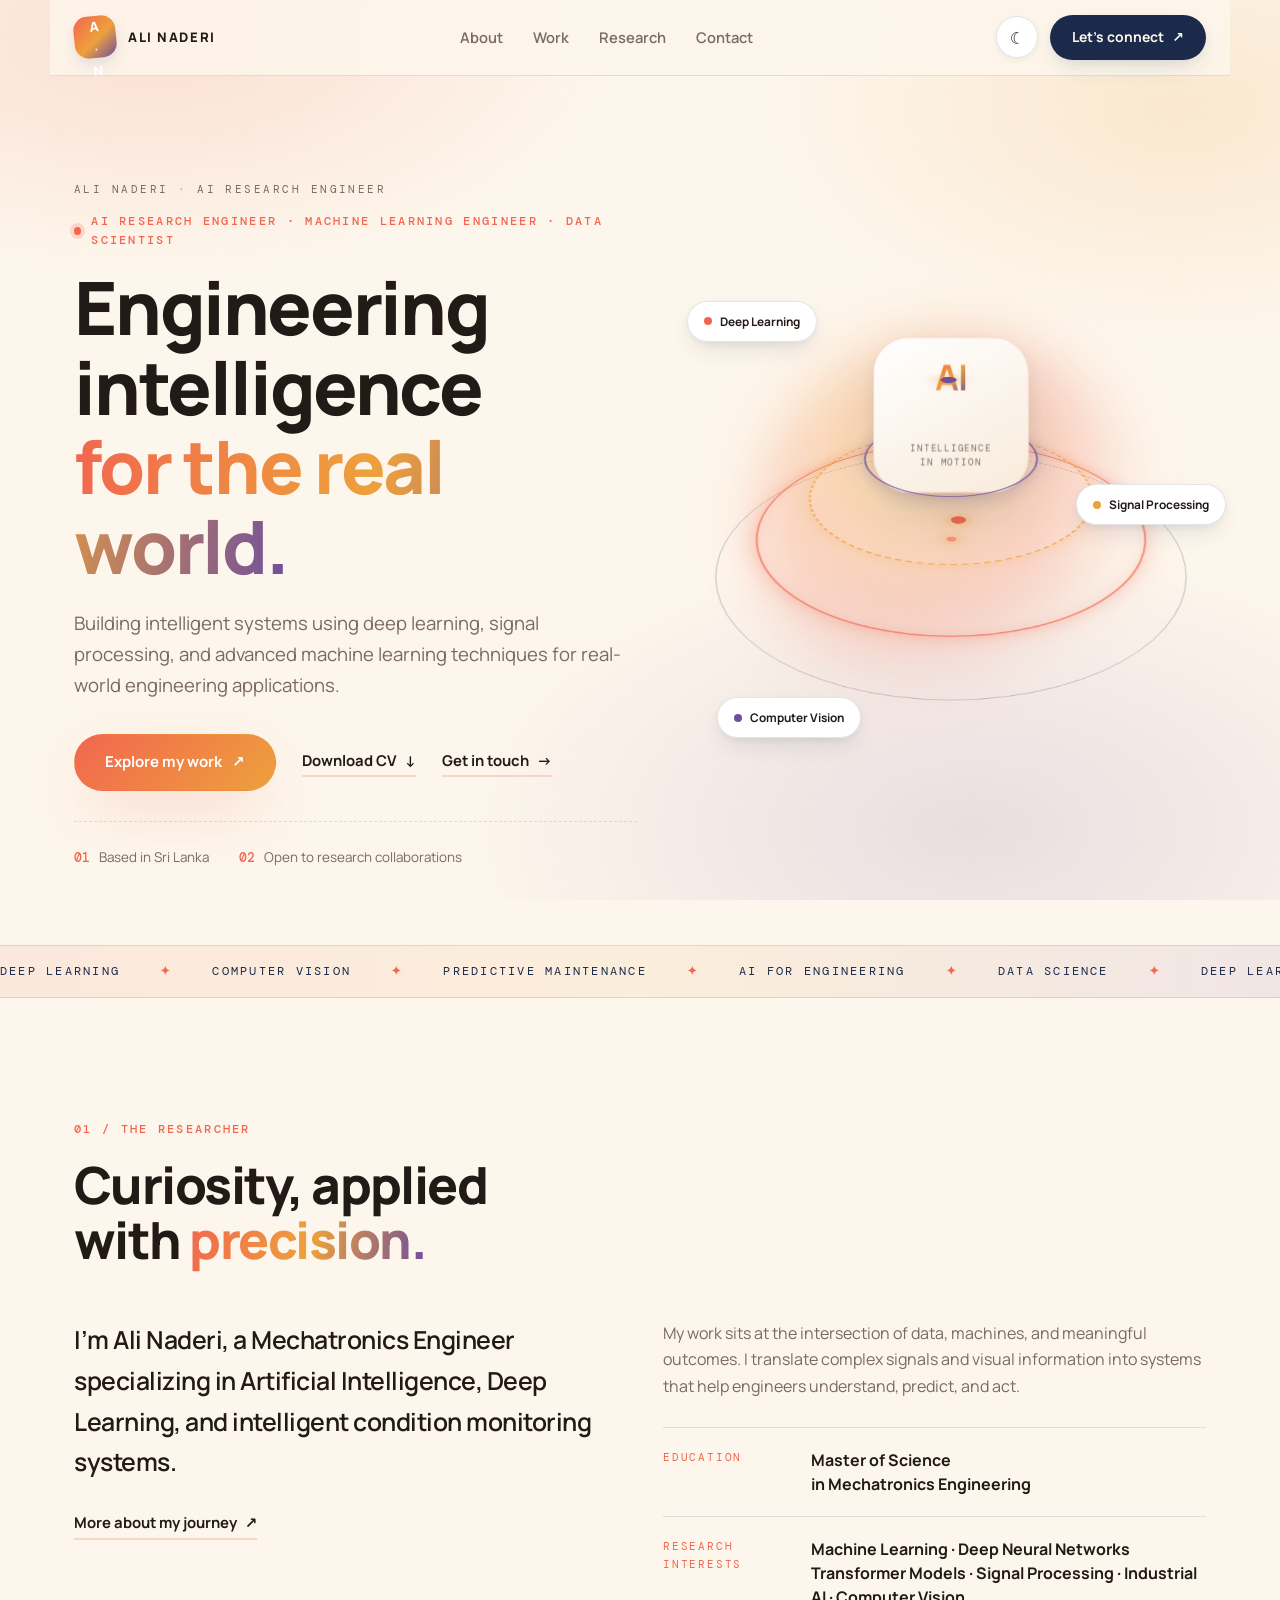
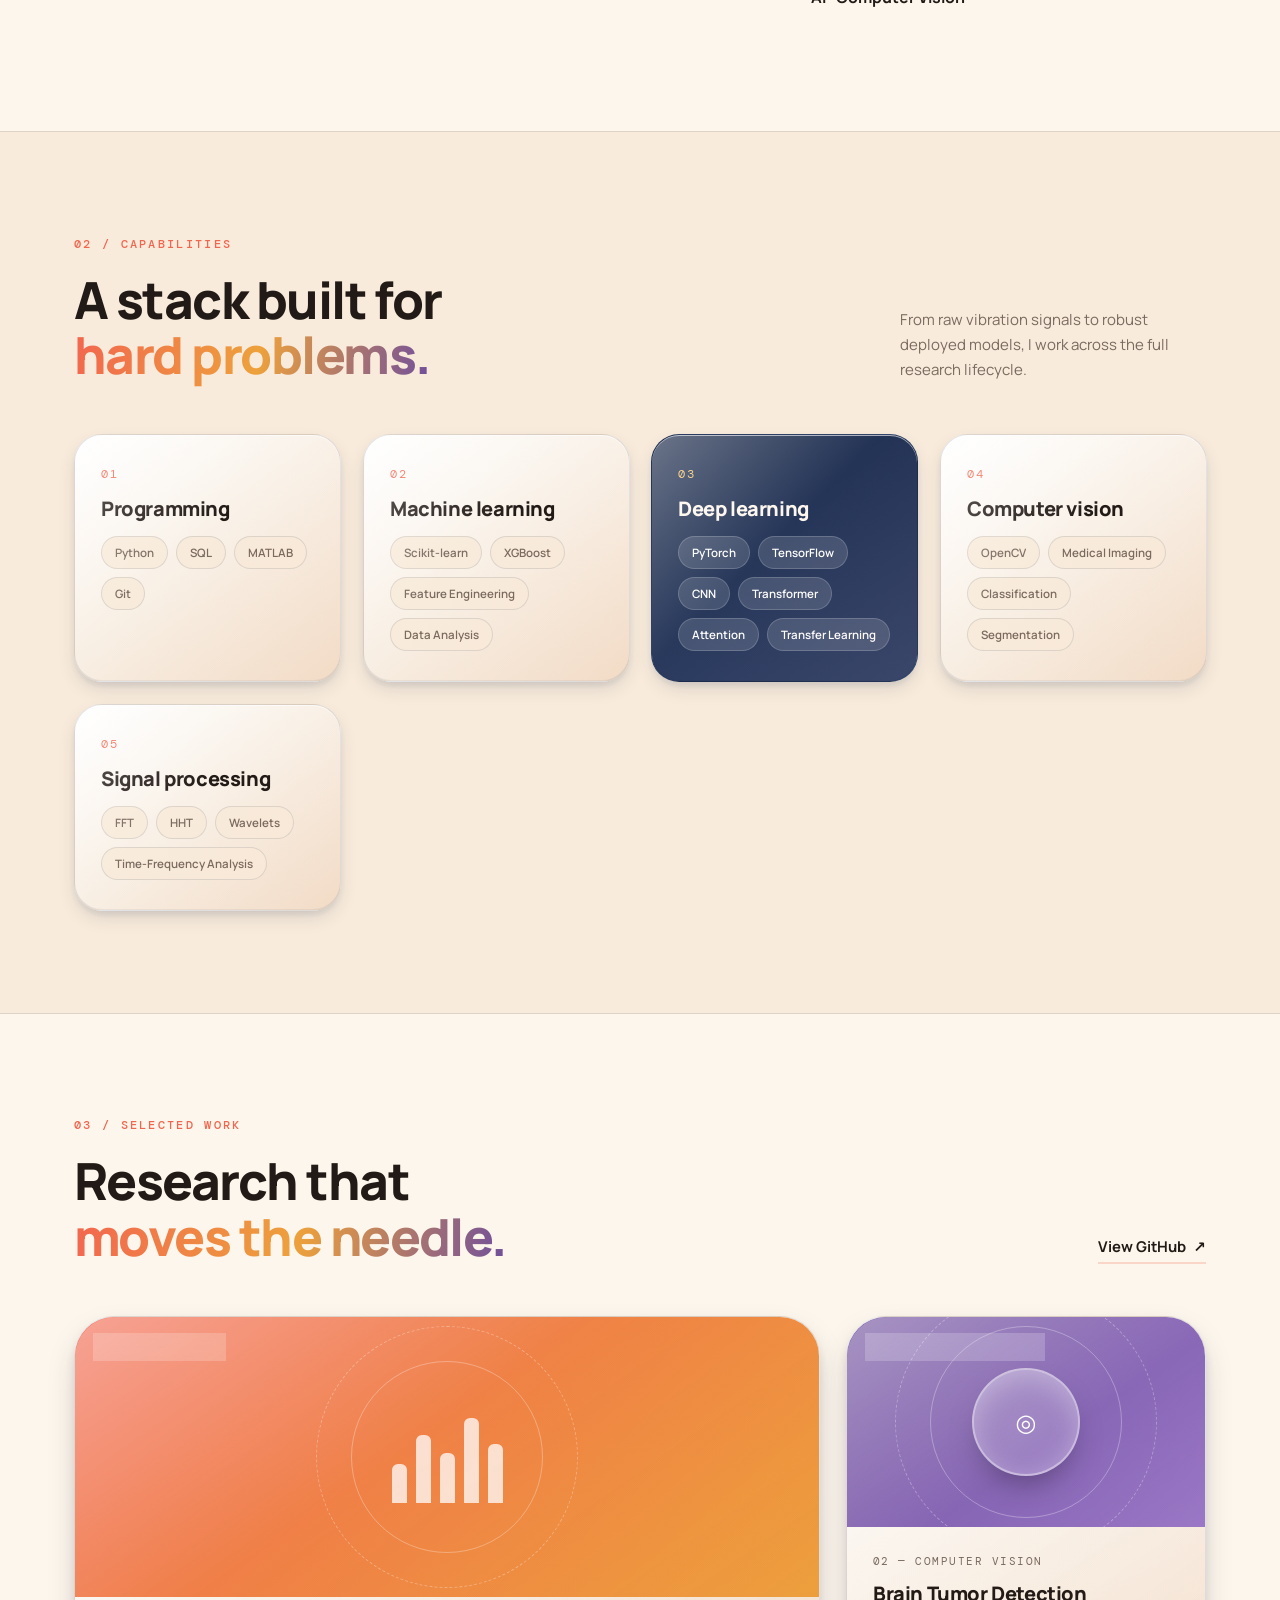
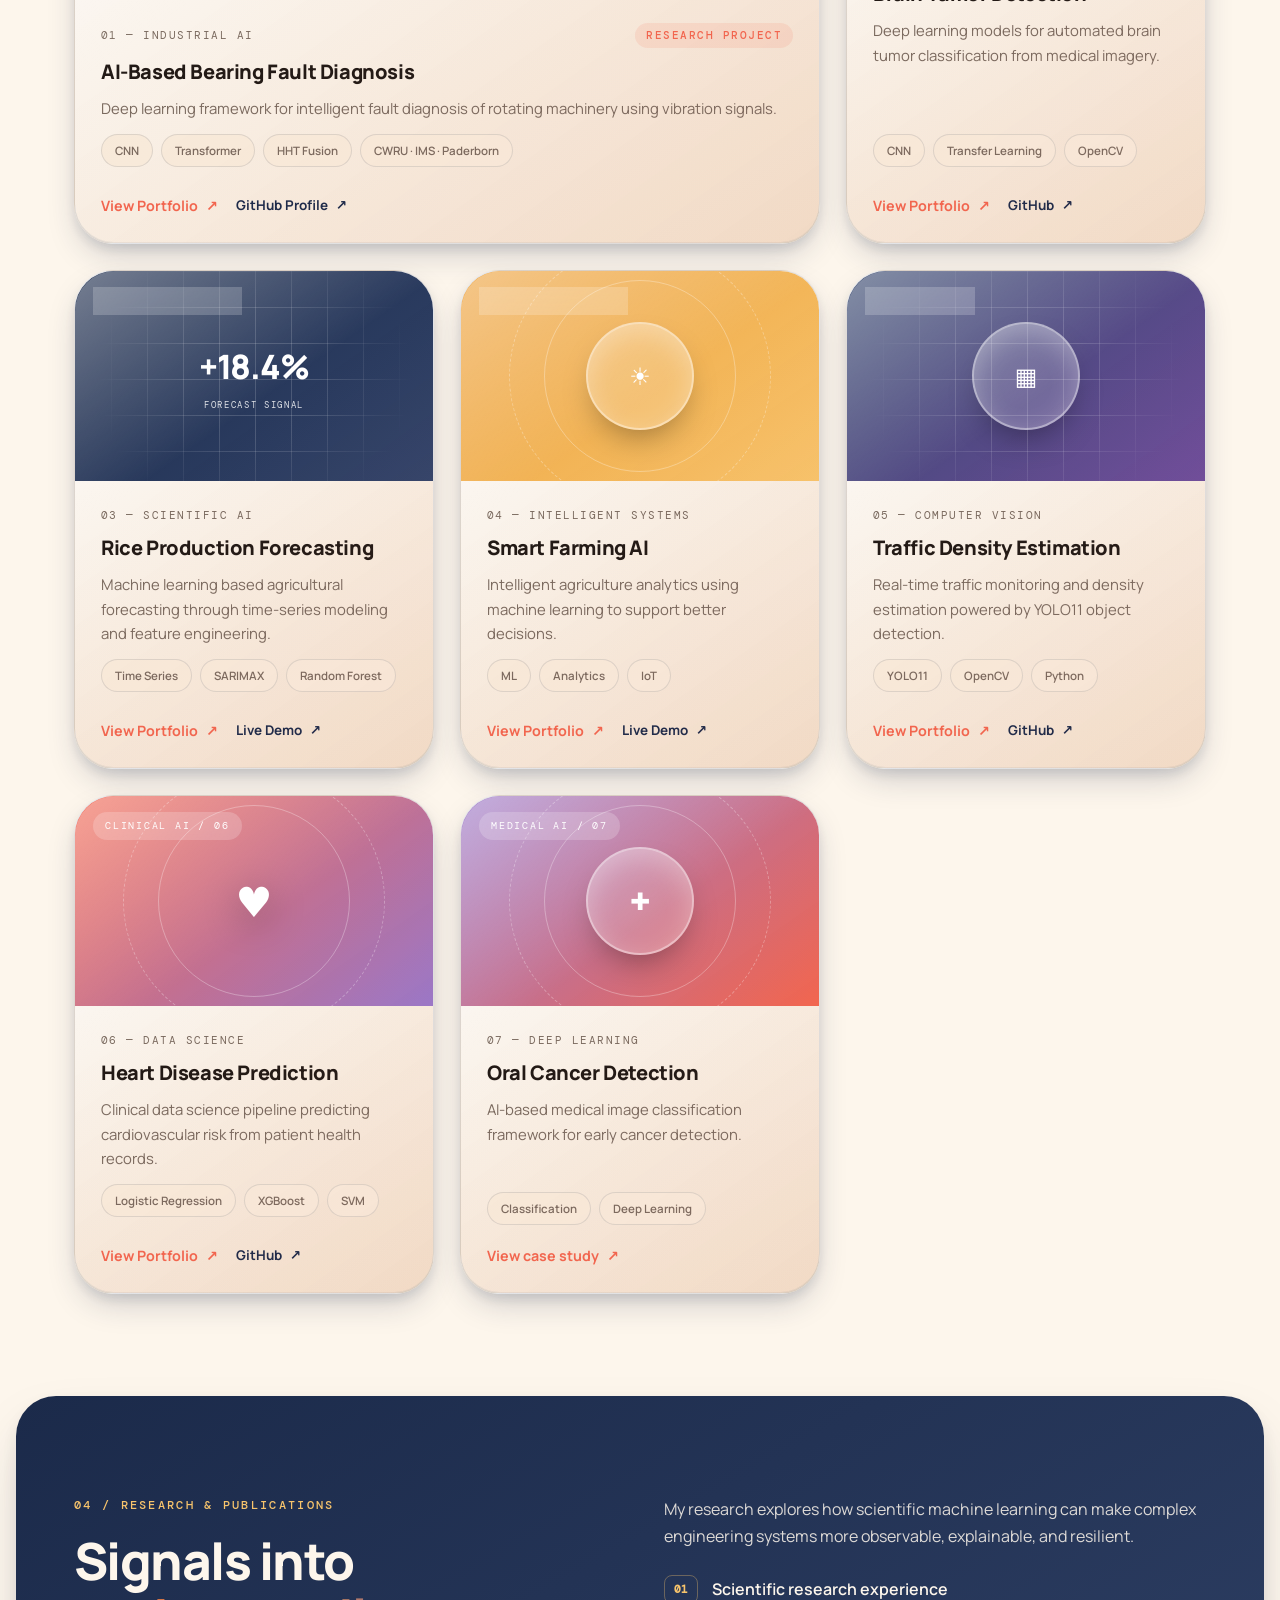
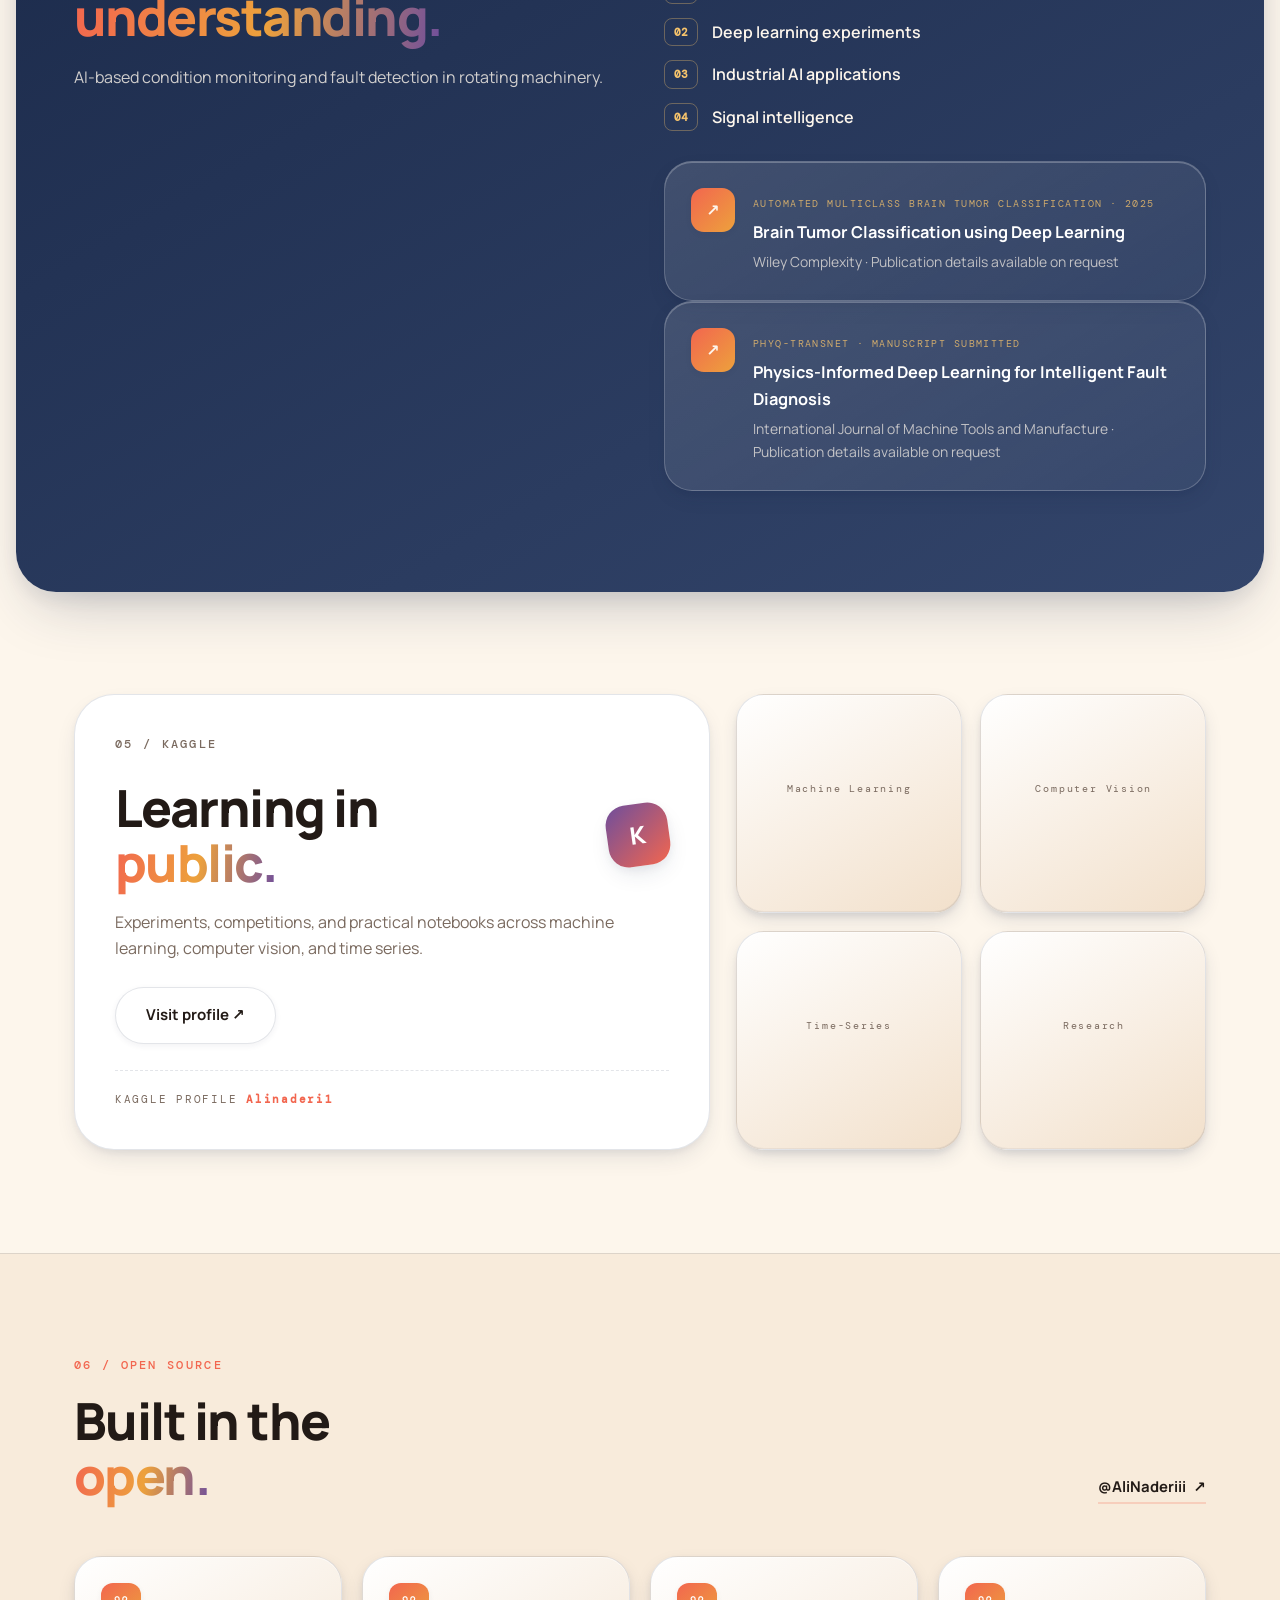
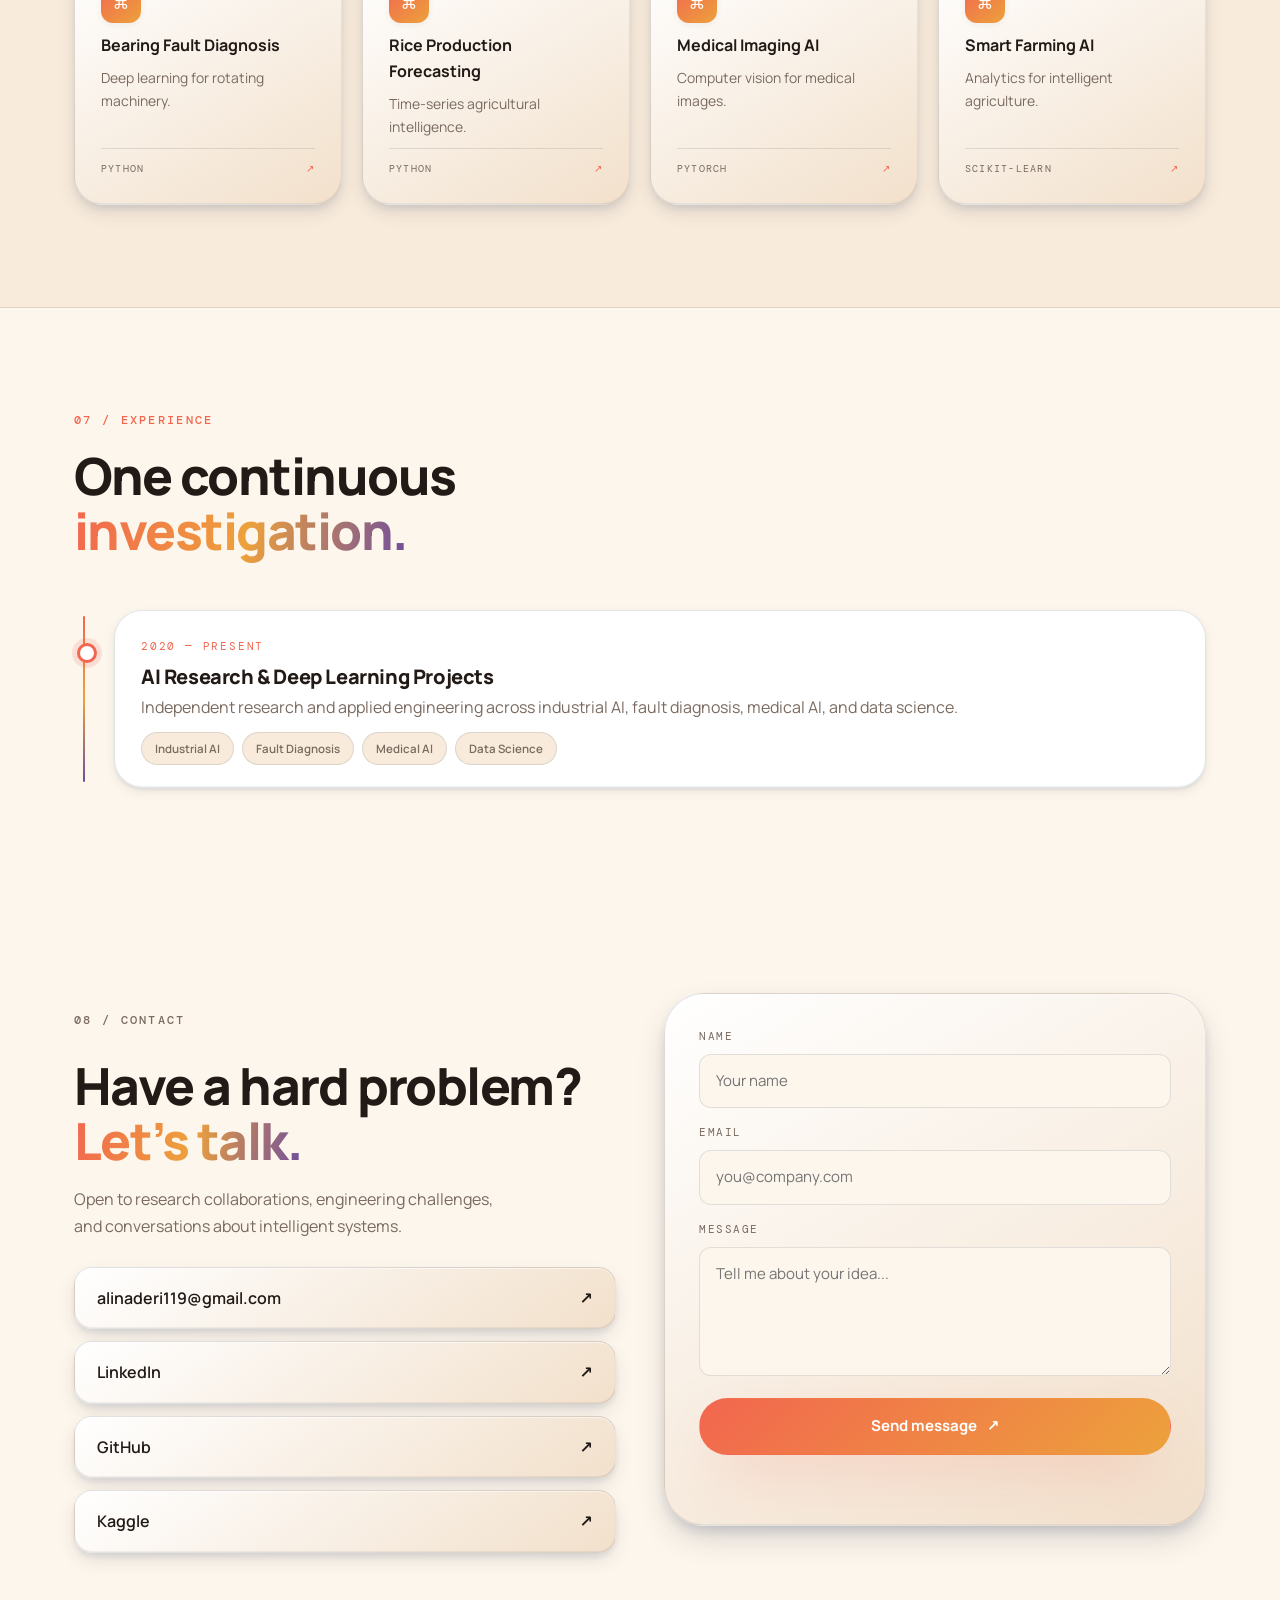
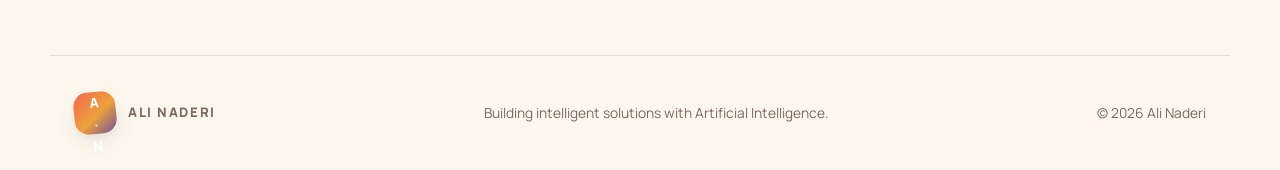
==== commit 774b8850: "Improve portfolio with verified links, premium 3D card system, SEO enhancements, and accessibility u" ====
--- a/index.html
+++ b/index.html
@@ -3,9 +3,52 @@
 <head>
   <meta charset="utf-8">
   <meta name="viewport" content="width=device-width, initial-scale=1">
-  <meta name="description" content="Ali Naderi — AI Research Engineer specializing in deep learning, signal processing, computer vision and intelligent condition monitoring.">
+  <meta name="description" content="Ali Naderi — AI Research Engineer, Machine Learning Engineer, and Data Scientist specializing in deep learning, signal processing, medical AI, industrial AI, and intelligent engineering systems.">
   <meta name="theme-color" content="#fdf6ec">
+  <meta name="author" content="Ali Naderi">
+  <link rel="canonical" href="https://alinaderiii.github.io/">
+  
+  <!-- Open Graph / Social -->
+  <meta property="og:type" content="website">
+  <meta property="og:url" content="https://alinaderiii.github.io/">
+  <meta property="og:title" content="Ali Naderi · AI Research Engineer">
+  <meta property="og:description" content="Engineering intelligence for the real world. Deep learning, signal processing, and advanced machine learning for engineering applications.">
+  <meta property="og:image" content="https://alinaderiii.github.io/assets/favicon.svg">
+  
+  <!-- Twitter -->
+  <meta name="twitter:card" content="summary_large_image">
+  <meta name="twitter:title" content="Ali Naderi · AI Research Engineer">
+  <meta name="twitter:description" content="Engineering intelligence for the real world. Deep learning, signal processing, and advanced machine learning for engineering applications.">
+  
   <title>Ali Naderi · AI Research Engineer</title>
+  <link rel="icon" href="assets/favicon.svg" type="image/svg+xml">
+
+  <!-- Structured Data: Person / Researcher -->
+  <script type="application/ld+json">
+  {
+    "@context": "https://schema.org",
+    "@type": "Person",
+    "name": "Ali Naderi",
+    "jobTitle": "AI Research Engineer",
+    "description": "AI Research Engineer, Machine Learning Engineer, and Data Scientist working on deep learning, scientific machine learning, signal processing, medical AI, industrial AI, and intelligent engineering systems.",
+    "url": "https://alinaderiii.github.io/",
+    "email": "mailto:alinaderi119@gmail.com",
+    "sameAs": [
+      "https://github.com/AliNaderiii",
+      "https://www.linkedin.com/in/alinaderi-data-scientist",
+      "https://www.kaggle.com/Alinaderi1"
+    ],
+    "knowsAbout": [
+      "Deep Learning",
+      "Signal Processing",
+      "Medical AI",
+      "Industrial AI",
+      "Computer Vision",
+      "Machine Learning",
+      "Data Science"
+    ]
+  }
+  </script>
   <link rel="preconnect" href="https://fonts.googleapis.com">
   <link rel="preconnect" href="https://fonts.gstatic.com" crossorigin>
   <link href="https://fonts.googleapis.com/css2?family=DM+Mono:wght@400;500&family=Manrope:wght@400;500;600;700;800&display=swap" rel="stylesheet">
@@ -29,14 +72,14 @@
     <!-- ══ HERO ══════════════════════════════════════════════ -->
     <section class="hero container">
       <div class="hero-copy reveal">
-        <p class="nameplate">ALI NADERI <span>·</span> AI RESEARCH ENGINEER &amp; DATA SCIENTIST</p>
-        <p class="eyebrow"><i></i> AI Research Engineer <span>／</span> M.S. Mechatronics</p>
+        <p class="nameplate">ALI NADERI <span>·</span> AI RESEARCH ENGINEER</p>
+        <p class="eyebrow"><i></i> AI Research Engineer · Machine Learning Engineer · Data Scientist</p>
         <h1>Engineering intelligence<br><em>for the real world.</em></h1>
         <p class="lede">Building intelligent systems using deep learning, signal processing, and advanced machine learning techniques for real-world engineering applications.</p>
         <div class="hero-actions">
           <a class="btn btn-primary" href="#work">Explore my work <span>↗</span></a>
           <a class="text-link" href="assets/Ali-Naderi%20Portfolio.pdf" download="Ali-Naderi-CV.pdf">Download CV <span>↓</span></a>
-          <a class="text-link" href="mailto:alinaderi1@gmail.com">Get in touch <span>→</span></a>
+          <a class="text-link" href="mailto:alinaderi119@gmail.com">Get in touch <span>→</span></a>
         </div>
         <div class="hero-meta"><span><b>01</b> Based in Sri Lanka</span><span><b>02</b> Open to research collaborations</span></div>
       </div>
@@ -107,7 +150,10 @@
             <h3>AI-Based Bearing Fault Diagnosis</h3>
             <p>Deep learning framework for intelligent fault diagnosis of rotating machinery using vibration signals.</p>
             <div class="project-tags"><span>CNN</span><span>Transformer</span><span>HHT Fusion</span><span>CWRU · IMS · Paderborn</span></div>
-            <a class="project-link" href="Bearing%20Fault%20Diagnosis.html">View case study <span>↗</span></a>
+            <div class="project-actions">
+              <a class="project-link" href="Bearing%20Fault%20Diagnosis.html">View Portfolio <span>↗</span></a>
+              <a class="project-link github" href="https://github.com/AliNaderiii" target="_blank" rel="noopener noreferrer">GitHub Profile <span>↗</span></a>
+            </div>
           </div>
         </article>
 
@@ -118,7 +164,10 @@
             <h3>Brain Tumor Detection</h3>
             <p>Deep learning models for automated brain tumor classification from medical imagery.</p>
             <div class="project-tags"><span>CNN</span><span>Transfer Learning</span><span>OpenCV</span></div>
-            <a class="project-link" href="Deep%20Learning%20%26%20Medical%20Imaging.html">View case study <span>↗</span></a>
+            <div class="project-actions">
+              <a class="project-link" href="Deep%20Learning%20%26%20Medical%20Imaging.html">View Portfolio <span>↗</span></a>
+              <a class="project-link github" href="https://github.com/AliNaderiii/brain-tumor-classification-paper" target="_blank" rel="noopener noreferrer">GitHub <span>↗</span></a>
+            </div>
           </div>
         </article>
 
@@ -129,7 +178,10 @@
             <h3>Rice Production Forecasting</h3>
             <p>Machine learning based agricultural forecasting through time-series modeling and feature engineering.</p>
             <div class="project-tags"><span>Time Series</span><span>SARIMAX</span><span>Random Forest</span></div>
-            <a class="project-link" href="Rice_Production_Forecasting_Portfolio.html">View case study <span>↗</span></a>
+            <div class="project-actions">
+              <a class="project-link" href="Rice_Production_Forecasting_Portfolio.html">View Portfolio <span>↗</span></a>
+              <a class="project-link github" href="https://alinaderiii.github.io/Rice-Production-Forecasting-SriLanka/" target="_blank" rel="noopener noreferrer">Live Demo <span>↗</span></a>
+            </div>
           </div>
         </article>
 
@@ -140,7 +192,10 @@
             <h3>Smart Farming AI</h3>
             <p>Intelligent agriculture analytics using machine learning to support better decisions.</p>
             <div class="project-tags"><span>ML</span><span>Analytics</span><span>IoT</span></div>
-            <a class="project-link" href="Smart_Farming_Portfolio.html">View case study <span>↗</span></a>
+            <div class="project-actions">
+              <a class="project-link" href="Smart_Farming_Portfolio.html">View Portfolio <span>↗</span></a>
+              <a class="project-link github" href="https://alinaderiii.github.io/Precision-Agriculture-Yield-Forecasting-Smart-Farming/" target="_blank" rel="noopener noreferrer">Live Demo <span>↗</span></a>
+            </div>
           </div>
         </article>
 
@@ -151,7 +206,10 @@
             <h3>Traffic Density Estimation</h3>
             <p>Real-time traffic monitoring and density estimation powered by YOLO11 object detection.</p>
             <div class="project-tags"><span>YOLO11</span><span>OpenCV</span><span>Python</span></div>
-            <a class="project-link" href="Traffic_Density_Estimation_Portfolio.html">View case study <span>↗</span></a>
+            <div class="project-actions">
+              <a class="project-link" href="Traffic_Density_Estimation_Portfolio.html">View Portfolio <span>↗</span></a>
+              <a class="project-link github" href="https://github.com/AliNaderiii/Real-Time-traffic-density-estimation" target="_blank" rel="noopener noreferrer">GitHub <span>↗</span></a>
+            </div>
           </div>
         </article>
 
@@ -162,7 +220,10 @@
             <h3>Heart Disease Prediction</h3>
             <p>Clinical data science pipeline predicting cardiovascular risk from patient health records.</p>
             <div class="project-tags"><span>Logistic Regression</span><span>XGBoost</span><span>SVM</span></div>
-            <a class="project-link" href="Heart_Disease_Portfolio.html">View case study <span>↗</span></a>
+            <div class="project-actions">
+              <a class="project-link" href="Heart_Disease_Portfolio.html">View Portfolio <span>↗</span></a>
+              <a class="project-link github" href="https://github.com/AliNaderiii/Heart-disease-prediction" target="_blank" rel="noopener noreferrer">GitHub <span>↗</span></a>
+            </div>
           </div>
         </article>
 
@@ -195,10 +256,15 @@
           <li><span>03</span> Industrial AI applications</li>
           <li><span>04</span> Signal intelligence</li>
         </ul>
-        <div class="paper"><span class="paper-icon">↗</span><div>
-          <small>PUBLICATION PLACEHOLDER · 2024</small>
-          <strong>Research Paper Title</strong>
-          <p>Journal Name · <a href="#contact">DOI Link</a></p>
+        <div class="paper reveal"><span class="paper-icon">↗</span><div>
+          <small>AUTOMATED MULTICLASS BRAIN TUMOR CLASSIFICATION · 2025</small>
+          <strong>Brain Tumor Classification using Deep Learning</strong>
+          <p>Wiley Complexity · Publication details available on request</p>
+        </div></div>
+        <div class="paper reveal delay-1"><span class="paper-icon">↗</span><div>
+          <small>PHYQ-TRANSNET · MANUSCRIPT SUBMITTED</small>
+          <strong>Physics-Informed Deep Learning for Intelligent Fault Diagnosis</strong>
+          <p>International Journal of Machine Tools and Manufacture · Publication details available on request</p>
         </div></div>
       </div>
     </div></section>
@@ -209,14 +275,14 @@
         <p class="eyebrow">05 / Kaggle</p>
         <div class="kaggle-title"><h2>Learning in<br><em>public.</em></h2><span class="kaggle-mark">K</span></div>
         <p>Experiments, competitions, and practical notebooks across machine learning, computer vision, and time series.</p>
-        <a class="btn btn-outline" href="https://www.kaggle.com/alinaderi1" target="_blank" rel="noopener noreferrer">Visit profile ↗</a>
-        <div class="profile-handle">KAGGLE PROFILE <strong>alinaderi1</strong></div>
+        <a class="btn btn-outline" href="https://www.kaggle.com/Alinaderi1" target="_blank" rel="noopener noreferrer">Visit profile ↗</a>
+        <div class="profile-handle">KAGGLE PROFILE <strong>Alinaderi1</strong></div>
       </div>
       <div class="stats-grid reveal delay-1">
-        <div><b>24</b><span>Projects</span></div>
-        <div><b>68</b><span>Experiments</span></div>
-        <div><b>12</b><span>Datasets</span></div>
-        <div><b>31</b><span>Models</span></div>
+        <div><span class="stat-label">Machine Learning</span><strong>Competitions</strong></div>
+        <div><span class="stat-label">Computer Vision</span><strong>Experiments</strong></div>
+        <div><span class="stat-label">Time-Series</span><strong>Studies</strong></div>
+        <div><span class="stat-label">Research</span><strong>Notebooks</strong></div>
       </div>
     </div></section>
 
@@ -258,10 +324,10 @@
         <h2>Have a hard problem?<br><em>Let’s talk.</em></h2>
         <p>Open to research collaborations, engineering challenges, and conversations about intelligent systems.</p>
         <div class="contact-links">
-          <a href="mailto:alinaderi1@gmail.com">alinaderi1@gmail.com <span>↗</span></a>
+          <a href="mailto:alinaderi119@gmail.com">alinaderi119@gmail.com <span>↗</span></a>
           <a href="https://www.linkedin.com/in/alinaderi-data-scientist" target="_blank" rel="noopener noreferrer">LinkedIn <span>↗</span></a>
           <a href="https://github.com/AliNaderiii" target="_blank" rel="noopener noreferrer">GitHub <span>↗</span></a>
-          <a href="https://www.kaggle.com/alinaderi1" target="_blank" rel="noopener noreferrer">Kaggle <span>↗</span></a>
+          <a href="https://www.kaggle.com/Alinaderi1" target="_blank" rel="noopener noreferrer">Kaggle <span>↗</span></a>
         </div>
       </div>
       <form class="contact-form reveal delay-1" id="contactForm">
--- a/style.css
+++ b/style.css
@@ -30,6 +30,15 @@
   --sh-md: 0 10px 26px -8px rgba(27, 42, 74, .16), 0 3px 8px rgba(27, 42, 74, .05);
   --sh-lg: 0 26px 60px -18px rgba(27, 42, 74, .26), 0 8px 20px rgba(27, 42, 74, .07);
   --sh-glow: 0 22px 60px -20px rgba(242, 102, 79, .5);
+
+  /* Premium 3D Card System */
+  --card-depth-1: 0 4px 12px -2px rgba(27,42,74,.12), 0 2px 4px -1px rgba(27,42,74,.08);
+  --card-depth-2: 0 8px 20px -4px rgba(27,42,74,.16), 0 4px 8px -2px rgba(27,42,74,.1);
+  --card-depth-3: 0 14px 32px -6px rgba(27,42,74,.22), 0 6px 14px -3px rgba(27,42,74,.14);
+  --card-depth-4: 0 20px 44px -8px rgba(27,42,74,.28), 0 10px 20px -4px rgba(27,42,74,.18);
+
+  --card-inset: inset 0 1px 0 rgba(255,255,255,.6), inset 0 -1px 0 rgba(27,42,74,.06);
+  --card-border: 1px solid var(--line);
 
   --r-sm: 12px;
   --r-md: 18px;
@@ -505,7 +514,7 @@
 }
 .detail-row strong { font-weight: 700; line-height: 1.5; }
 
-/* ---------- Skills ---------- */
+/* ---------- Skills (Premium 3D Cards - Medium Depth) ---------- */
 .skills-section { background: var(--cream-2); border-block: 1px solid var(--line); }
 .skills-grid {
   display: grid;
@@ -517,12 +526,14 @@
   position: relative;
   padding: 30px 26px;
   border-radius: var(--r-lg);
-  background: var(--surface-2);
-  border: 1px solid var(--line);
-  box-shadow: var(--sh-md);
+  background: linear-gradient(145deg, var(--surface-2), var(--cream-3));
+  border: var(--card-border);
+  box-shadow: var(--card-depth-2), var(--card-inset);
   overflow: hidden;
-  transition: transform .38s var(--ease), box-shadow .38s var(--ease);
+  transition: transform .42s var(--ease), box-shadow .42s var(--ease), border-color .3s var(--ease);
   will-change: transform;
+  transform-style: preserve-3d;
+  perspective: 900px;
 }
 .skill-card::before {
   content: '';
@@ -530,9 +541,27 @@
   background: linear-gradient(90deg, var(--coral), var(--gold));
   transform: scaleX(0); transform-origin: left;
   transition: transform .4s var(--ease);
-}
-.skill-card:hover { transform: translateY(-8px); box-shadow: var(--sh-lg); }
+  z-index: 1;
+}
+.skill-card::after {
+  content: '';
+  position: absolute;
+  inset: 0;
+  border-radius: var(--r-lg);
+  background: linear-gradient(135deg, rgba(255,255,255,.35) 0%, transparent 45%, rgba(242,102,79,.04) 100%);
+  pointer-events: none;
+  z-index: 0;
+}
+.skill-card:hover {
+  transform: translateY(-9px) rotateX(1.5deg) rotateY(0.8deg);
+  box-shadow: var(--card-depth-3), var(--card-inset);
+  border-color: var(--coral-soft);
+}
 .skill-card:hover::before { transform: scaleX(1); }
+
+[data-theme="dark"] .skill-card {
+  background: linear-gradient(145deg, var(--surface-2), var(--cream-3));
+}
 
 .skill-card.featured {
   background: linear-gradient(150deg, var(--navy), var(--navy-soft));
@@ -562,7 +591,7 @@
   color: var(--muted);
 }
 
-/* ---------- Projects ---------- */
+/* ---------- Projects (Premium 3D Cards - Strongest Depth) ---------- */
 .projects-grid {
   display: grid;
   grid-template-columns: repeat(auto-fit, minmax(300px, 1fr));
@@ -573,13 +602,29 @@
   display: flex; flex-direction: column;
   border-radius: var(--r-xl);
   overflow: hidden;
-  background: var(--surface-2);
-  border: 1px solid var(--line);
-  box-shadow: var(--sh-md);
-  transition: transform .42s var(--ease), box-shadow .42s var(--ease);
+  background: linear-gradient(150deg, var(--surface-2) 0%, var(--cream-3) 100%);
+  border: var(--card-border);
+  box-shadow: var(--card-depth-3), var(--card-inset);
+  transition: transform .48s cubic-bezier(.23,.9,.32,1), box-shadow .48s var(--ease), border-color .3s var(--ease);
   will-change: transform;
-}
-.project-card:hover { transform: translateY(-10px); box-shadow: var(--sh-lg); }
+  transform-style: preserve-3d;
+  perspective: 1200px;
+  position: relative;
+}
+.project-card::before {
+  content: '';
+  position: absolute;
+  inset: 0;
+  background: linear-gradient(145deg, rgba(255,255,255,.4) 0%, transparent 35%, rgba(242,102,79,.05) 100%);
+  z-index: 1;
+  pointer-events: none;
+  border-radius: var(--r-xl);
+}
+.project-card:hover {
+  transform: translateY(-12px) rotateX(2.2deg) rotateY(1.4deg);
+  box-shadow: var(--card-depth-4), var(--card-inset);
+  border-color: var(--coral);
+}
 .project-large { grid-column: span 2; }
 
 .project-art {
@@ -688,6 +733,14 @@
   margin-top: 6px; transition: gap .25s var(--ease);
 }
 .project-link:hover { gap: 13px; }
+.project-actions {
+  display: flex; gap: 18px; flex-wrap: wrap; margin-top: 8px;
+}
+.project-link.github {
+  color: var(--navy);
+  font-size: .84rem;
+}
+[data-theme="dark"] .project-link.github { color: var(--purple-soft); }
 
 /* ---------- Research band ---------- */
 .research-band {
@@ -715,21 +768,29 @@
 
 .paper {
   display: flex; gap: 18px; align-items: flex-start;
-  padding: 24px;
-  border-radius: var(--r-md);
-  background: rgba(255, 255, 255, .09);
-  border: 1px solid rgba(255, 255, 255, .16);
+  padding: 26px;
+  border-radius: var(--r-lg);
+  background: linear-gradient(150deg, rgba(255,255,255,.12), rgba(255,255,255,.04));
+  border: 1px solid rgba(255,255,255,.22);
+  box-shadow: var(--card-depth-2), inset 0 1px 0 rgba(255,255,255,.25);
+  transition: transform .42s var(--ease), box-shadow .42s var(--ease);
+  transform-style: preserve-3d;
+  will-change: transform;
+}
+.paper:hover {
+  transform: translateY(-6px) rotateX(1.2deg);
+  box-shadow: var(--card-depth-3), inset 0 1px 0 rgba(255,255,255,.25);
 }
 .paper-icon {
   display: grid; place-items: center; flex: none;
   width: 44px; height: 44px; border-radius: 13px;
   background: linear-gradient(135deg, var(--coral), var(--gold));
   font-weight: 800;
-}
-.paper small { font-family: var(--mono); font-size: .64rem; letter-spacing: .14em; opacity: .68; }
-.paper strong { display: block; margin-block: 5px; font-size: 1.02rem; }
-.paper p { opacity: .78; font-size: .87rem; margin: 0; }
-.paper a { color: var(--gold-soft); border-bottom: 1px solid currentColor; }
+  box-shadow: var(--sh-sm);
+}
+.paper small { font-family: var(--mono); font-size: .64rem; letter-spacing: .14em; opacity: .78; color: var(--gold-soft); }
+.paper strong { display: block; margin-block: 5px; font-size: 1.02rem; color: #fff; }
+.paper p { opacity: .82; font-size: .87rem; margin: 0; color: rgba(253,246,236,.85); }
 
 /* ---------- Community / Kaggle ---------- */
 .community-grid { display: grid; grid-template-columns: 1.15fr .85fr; gap: 26px; align-items: stretch; }
@@ -761,24 +822,29 @@
 
 .stats-grid { display: grid; grid-template-columns: 1fr 1fr; gap: 18px; }
 .stats-grid div {
-  display: grid; place-content: center; gap: 4px; text-align: center;
-  padding: 28px 16px;
+  display: grid; place-content: center; gap: 2px; text-align: center;
+  padding: 26px 16px;
   border-radius: var(--r-lg);
-  background: var(--cream-2);
-  border: 1px solid var(--line);
-  box-shadow: var(--sh-sm);
-  transition: transform .35s var(--ease), box-shadow .35s var(--ease);
-}
-.stats-grid div:hover { transform: translateY(-6px); box-shadow: var(--sh-md); }
-.stats-grid b {
-  font-size: 2.3rem; letter-spacing: -.04em; line-height: 1;
-  background: linear-gradient(135deg, var(--coral), var(--purple));
-  -webkit-background-clip: text; background-clip: text;
-  -webkit-text-fill-color: transparent; color: transparent;
-}
-.stats-grid span { font-family: var(--mono); font-size: .66rem; letter-spacing: .14em; color: var(--muted); }
-
-/* ---------- GitHub repos ---------- */
+  background: linear-gradient(150deg, var(--surface-2), var(--cream-3));
+  border: var(--card-border);
+  box-shadow: var(--card-depth-2), var(--card-inset);
+  transition: transform .38s var(--ease), box-shadow .38s var(--ease);
+  transform-style: preserve-3d;
+}
+.stats-grid div:hover {
+  transform: translateY(-7px) rotateX(1.8deg);
+  box-shadow: var(--card-depth-3), var(--card-inset);
+}
+.stats-grid .stat-label {
+  font-family: var(--mono); font-size: .62rem; letter-spacing: .18em;
+  color: var(--muted); margin-bottom: 2px;
+}
+.stats-grid strong {
+  font-size: 1.45rem; letter-spacing: -.02em; line-height: 1.1;
+  color: var(--text); font-weight: 700;
+}
+
+/* ---------- GitHub repos (Medium 3D Depth) ---------- */
 .github-section { background: var(--cream-2); border-block: 1px solid var(--line); }
 .repo-grid { display: grid; grid-template-columns: repeat(auto-fit, minmax(240px, 1fr)); gap: 20px; }
 
@@ -786,12 +852,17 @@
   display: flex; flex-direction: column; gap: 9px;
   padding: 26px;
   border-radius: var(--r-lg);
-  background: var(--surface-2);
-  border: 1px solid var(--line);
-  box-shadow: var(--sh-sm);
-  transition: transform .35s var(--ease), box-shadow .35s var(--ease), border-color .35s var(--ease);
-}
-.repo:hover { transform: translateY(-7px); box-shadow: var(--sh-lg); border-color: var(--coral); }
+  background: linear-gradient(150deg, var(--surface-2), var(--cream-3));
+  border: var(--card-border);
+  box-shadow: var(--card-depth-2), var(--card-inset);
+  transition: transform .4s var(--ease), box-shadow .4s var(--ease), border-color .3s var(--ease);
+  transform-style: preserve-3d;
+}
+.repo:hover {
+  transform: translateY(-8px) rotateX(1.8deg);
+  box-shadow: var(--card-depth-3), var(--card-inset);
+  border-color: var(--coral);
+}
 .repo-icon {
   display: grid; place-items: center;
   width: 40px; height: 40px; border-radius: 12px;
@@ -808,25 +879,38 @@
 }
 .repo small i { font-style: normal; color: var(--coral); }
 
-/* ---------- Timeline ---------- */
+/* ---------- Timeline (Subtle 3D) ---------- */
 .timeline { position: relative; padding-left: 40px; }
 .timeline-line {
   position: absolute; left: 9px; top: 6px; bottom: 6px;
   width: 2px; border-radius: 2px;
   background: linear-gradient(var(--coral), var(--gold), var(--purple));
 }
-.timeline-item { position: relative; display: grid; gap: 10px; }
+.timeline-item {
+  position: relative; display: grid; gap: 10px;
+  background: var(--surface-2);
+  border: var(--card-border);
+  border-radius: var(--r-lg);
+  padding: 26px 26px 22px;
+  box-shadow: var(--card-depth-1), var(--card-inset);
+  transition: transform .38s var(--ease), box-shadow .38s var(--ease);
+}
+.timeline-item:hover {
+  transform: translateY(-4px);
+  box-shadow: var(--card-depth-2), var(--card-inset);
+}
 .timeline-dot {
-  position: absolute; left: -38px; top: 26px;
+  position: absolute; left: -38px; top: 32px;
   width: 20px; height: 20px; border-radius: 50%;
   background: var(--surface-2);
   border: 3px solid var(--coral);
-  box-shadow: 0 0 0 5px rgba(242, 102, 79, .14);
+  box-shadow: 0 0 0 5px rgba(242, 102, 79, .14), var(--sh-sm);
+  z-index: 2;
 }
 .timeline-year { font-family: var(--mono); font-size: .7rem; letter-spacing: .16em; color: var(--coral); }
 .timeline-item p { color: var(--muted); margin-block: 6px 12px; }
 
-/* ---------- Contact ---------- */
+/* ---------- Contact (Soft Glass 3D) ---------- */
 .contact { padding-block: clamp(60px, 8vw, 104px); }
 .contact-grid { display: grid; grid-template-columns: 1fr 1fr; gap: 48px; align-items: start; }
 .contact-grid > div > p { color: var(--muted); margin-block: 18px 28px; max-width: 42ch; }
@@ -835,21 +919,22 @@
   display: flex; align-items: center; justify-content: space-between;
   padding: 17px 22px;
   border-radius: var(--r-md);
-  background: var(--surface-2);
-  border: 1px solid var(--line);
-  box-shadow: var(--sh-sm);
+  background: linear-gradient(145deg, var(--surface-2), var(--cream-3));
+  border: var(--card-border);
+  box-shadow: var(--card-depth-2), var(--card-inset);
   font-weight: 600;
   transition: transform .3s var(--ease), box-shadow .3s var(--ease), border-color .3s var(--ease);
 }
-.contact-links a:hover { transform: translateX(7px); box-shadow: var(--sh-md); border-color: var(--coral); color: var(--coral); }
+.contact-links a:hover { transform: translateX(7px); box-shadow: var(--card-depth-3); border-color: var(--coral); color: var(--coral); }
 
 .contact-form {
   display: grid; gap: 16px;
   padding: 34px;
   border-radius: var(--r-xl);
-  background: var(--surface-2);
-  border: 1px solid var(--line);
-  box-shadow: var(--sh-lg);
+  background: linear-gradient(150deg, var(--surface-2) 0%, var(--cream-3) 100%);
+  border: var(--card-border);
+  box-shadow: var(--card-depth-3), var(--card-inset);
+  transform-style: preserve-3d;
 }
 .contact-form label {
   display: grid; gap: 8px;
@@ -927,6 +1012,14 @@
   .chip { font-size: .68rem; padding: 8px 13px; }
   .chip-1 { left: -8px; }
   .chip-2 { right: -8px; }
+
+  /* Mobile 3D adjustments */
+  .skill-card, .project-card, .paper, .repo, .stats-grid div, .timeline-item {
+    transform: none !important;
+  }
+  .skill-card:hover, .project-card:hover, .paper:hover, .repo:hover, .stats-grid div:hover, .timeline-item:hover {
+    transform: translateY(-4px) !important;
+  }
 }
 
 @media (max-width: 420px) {
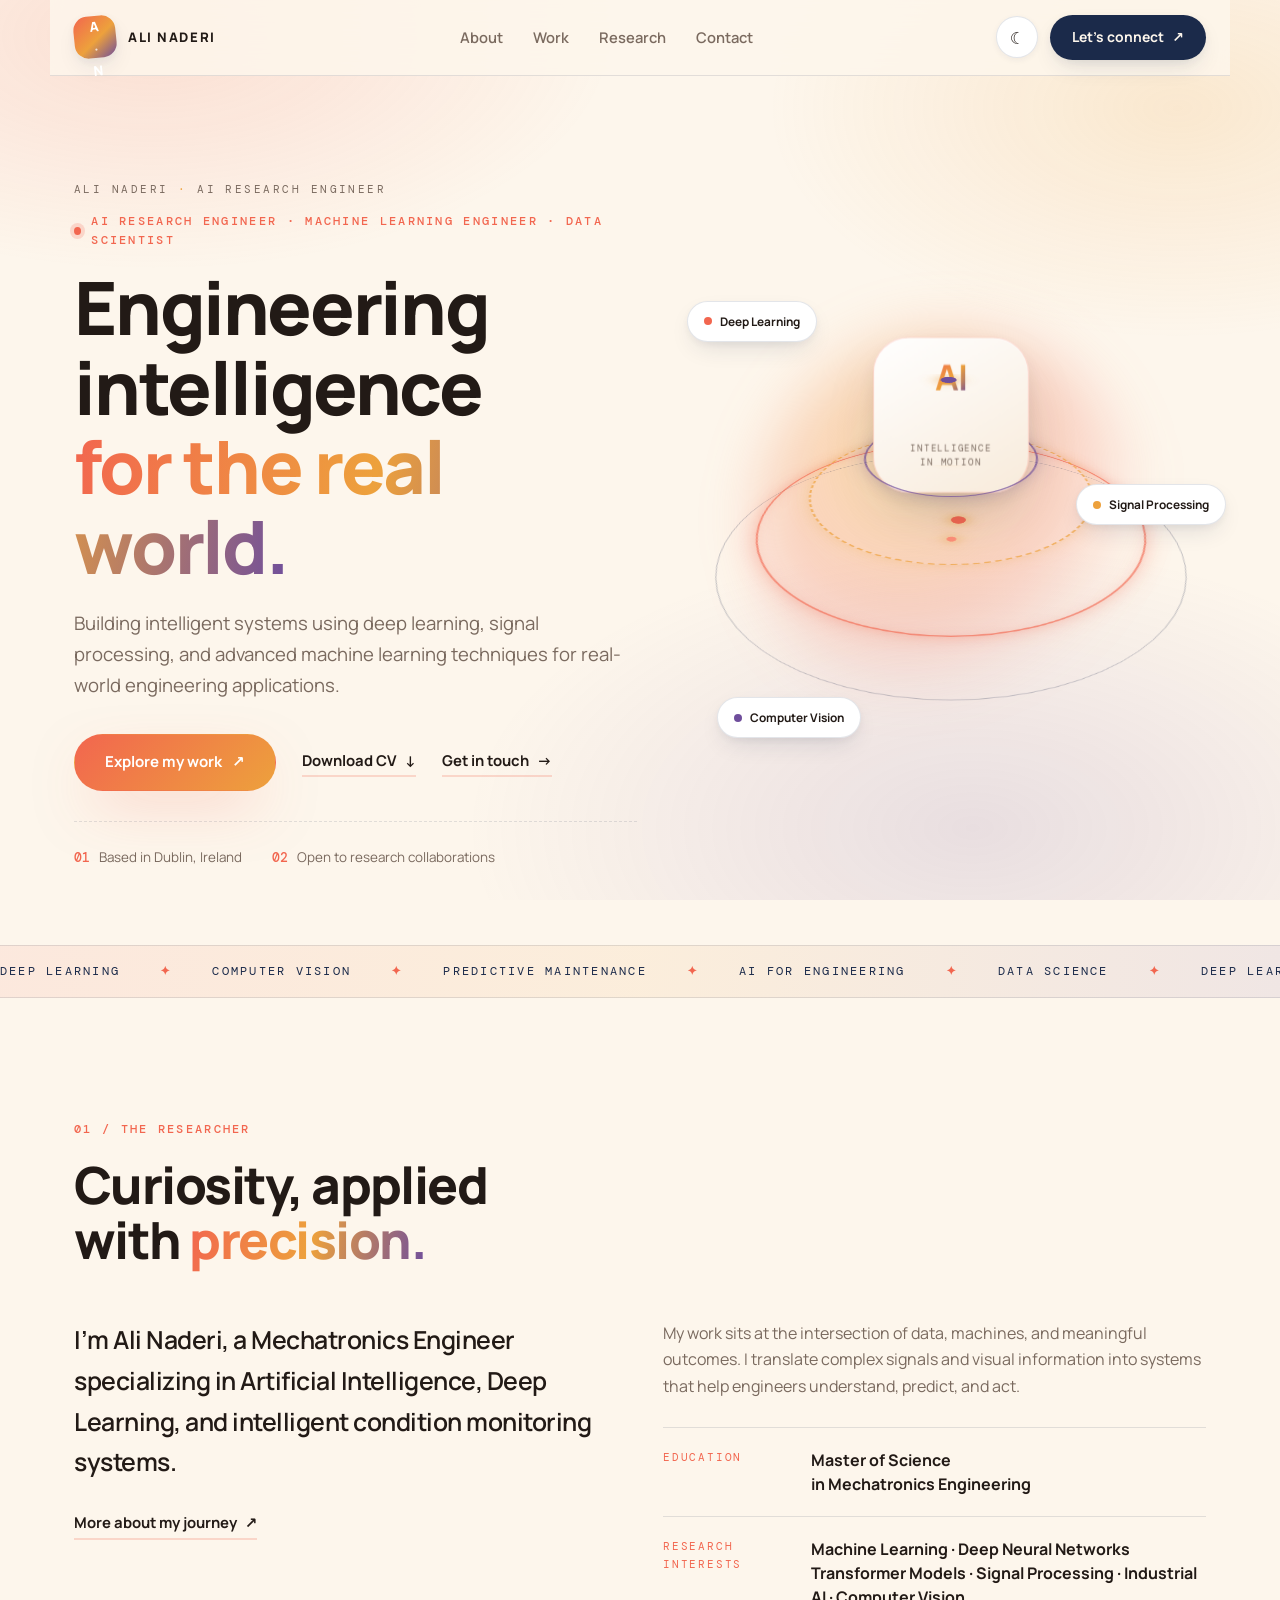
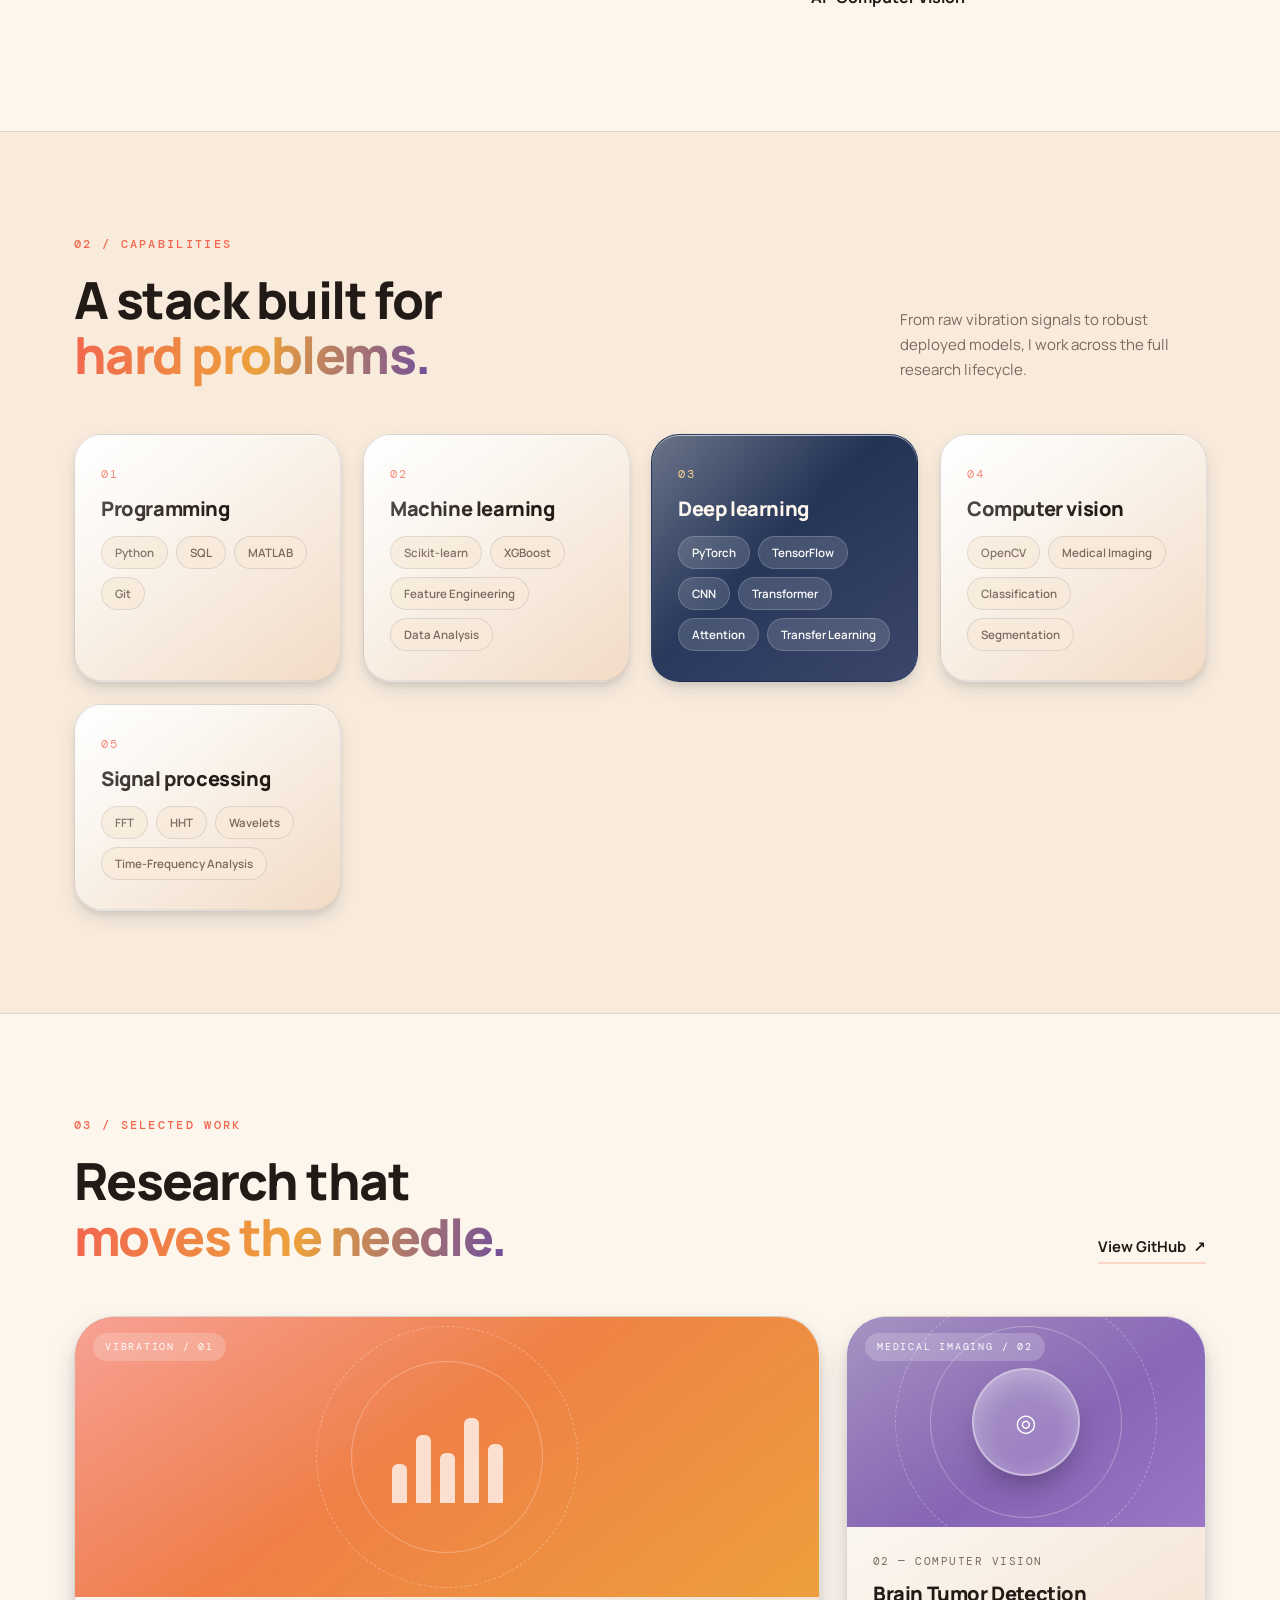
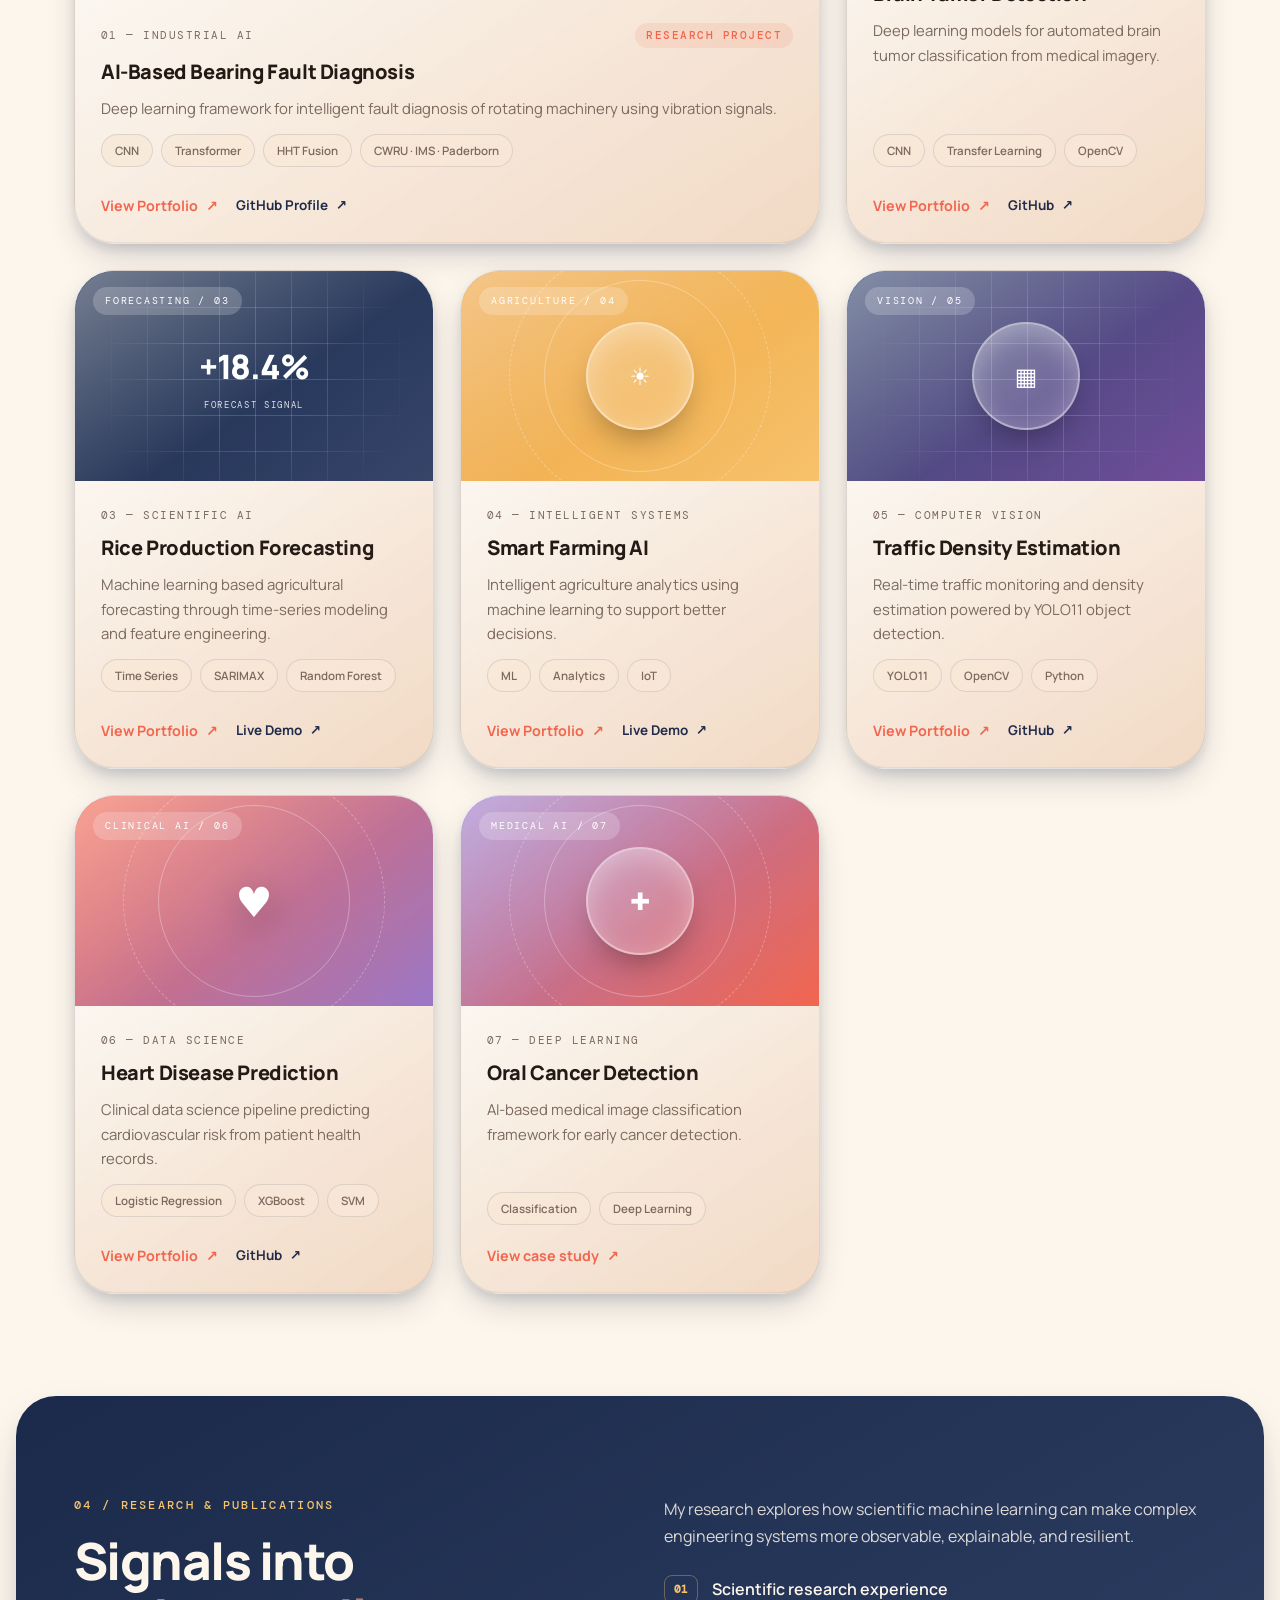
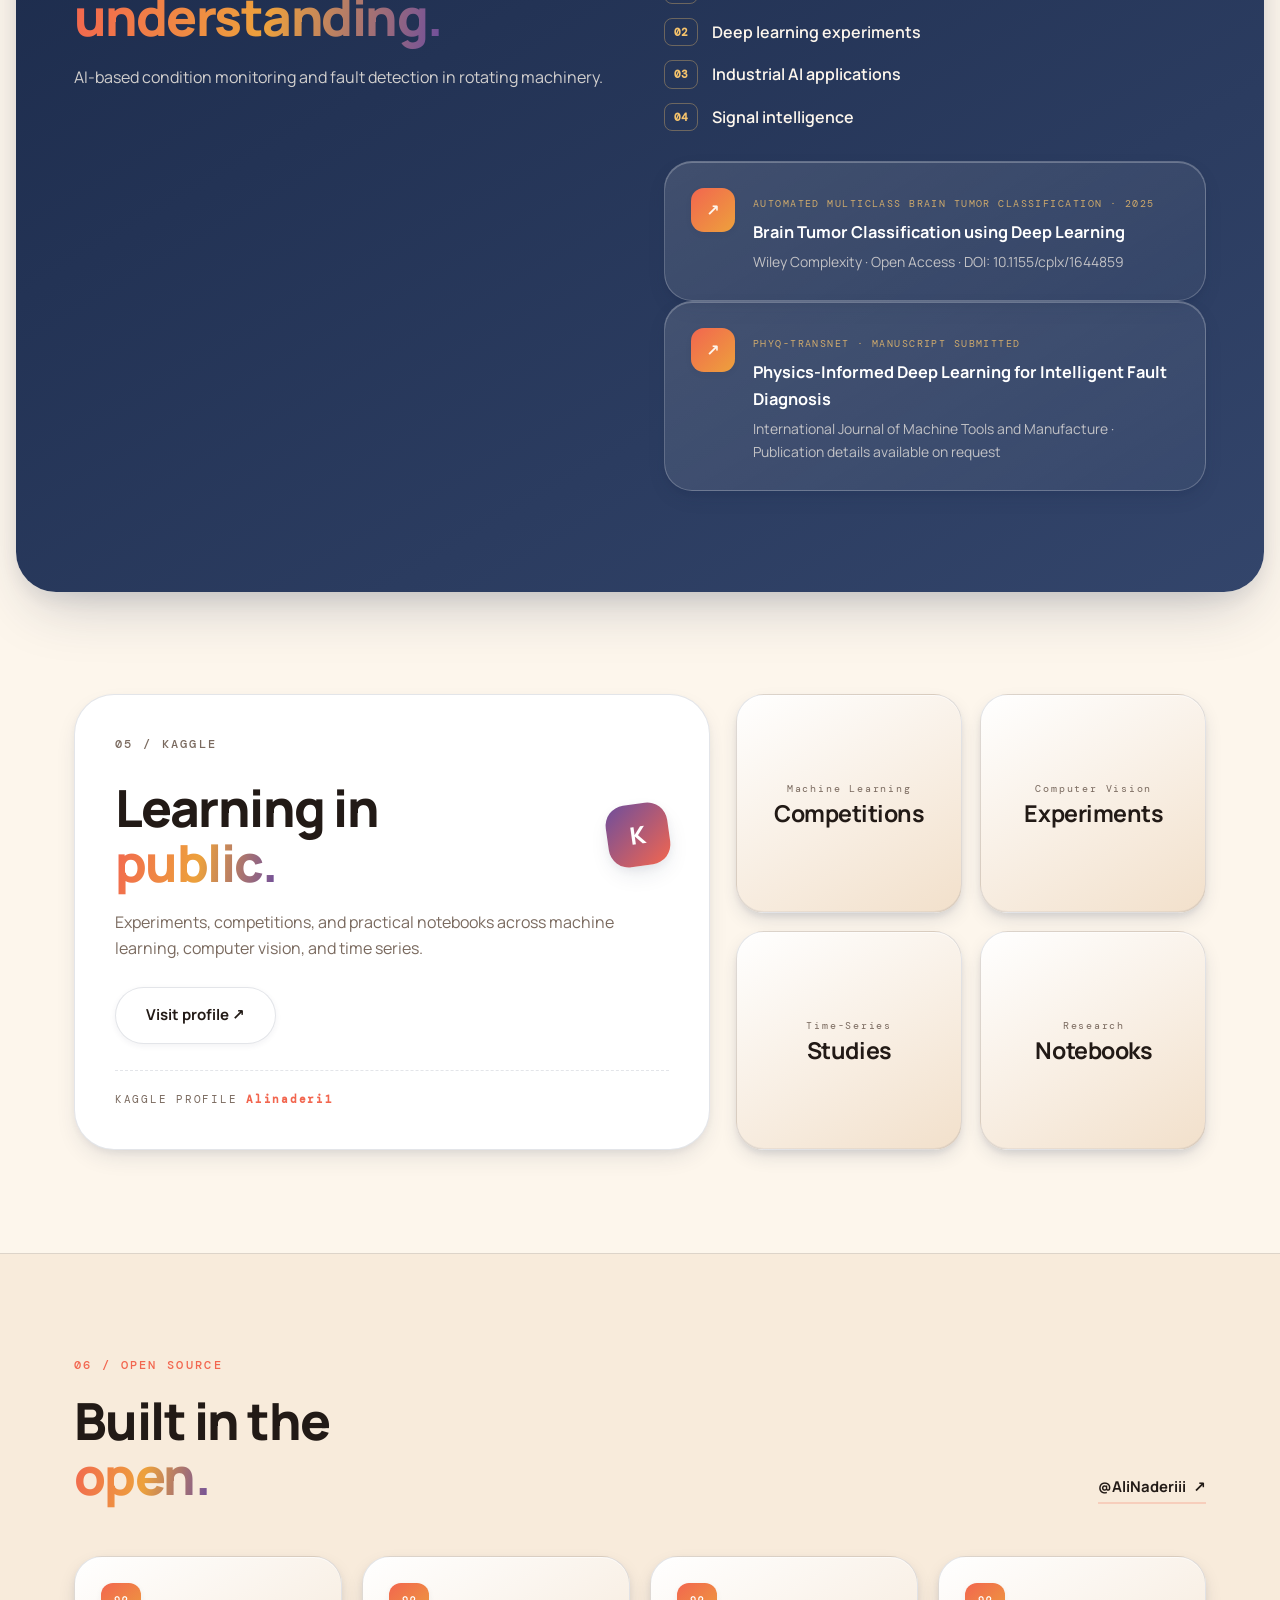
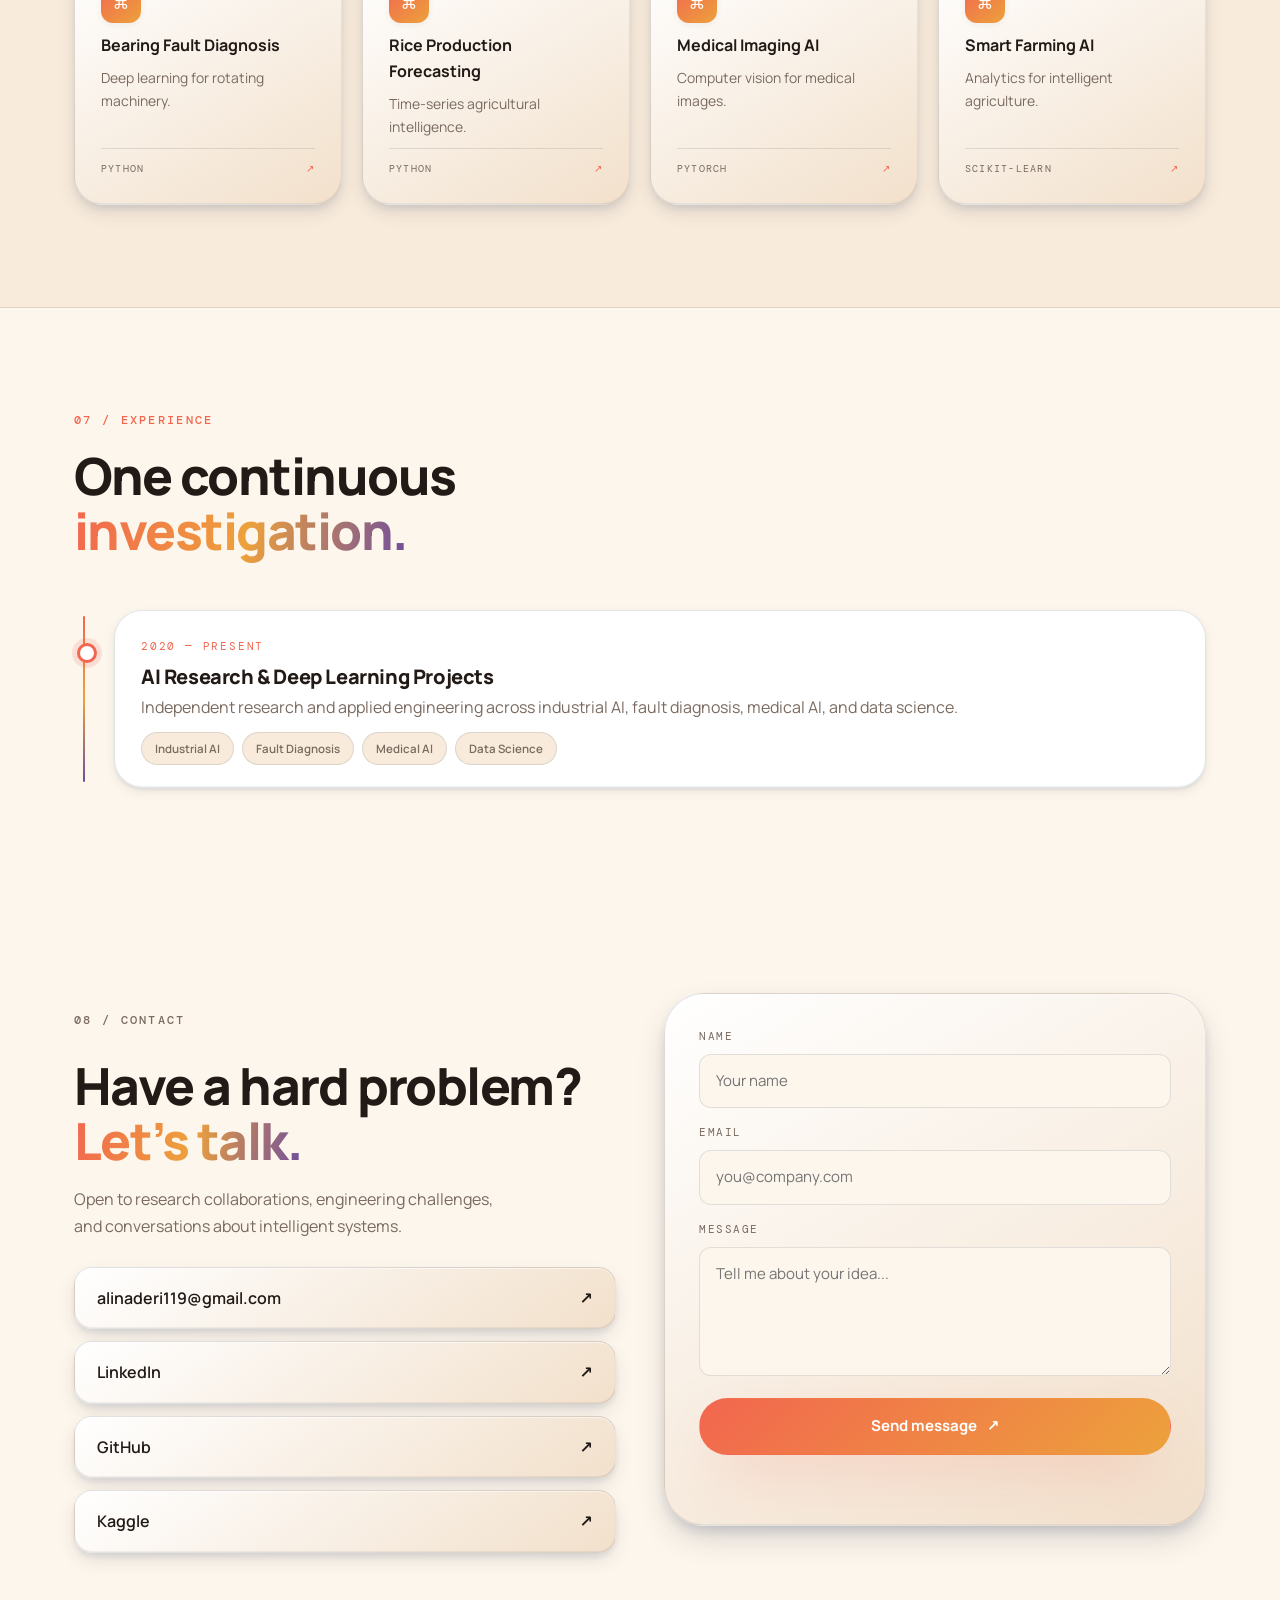
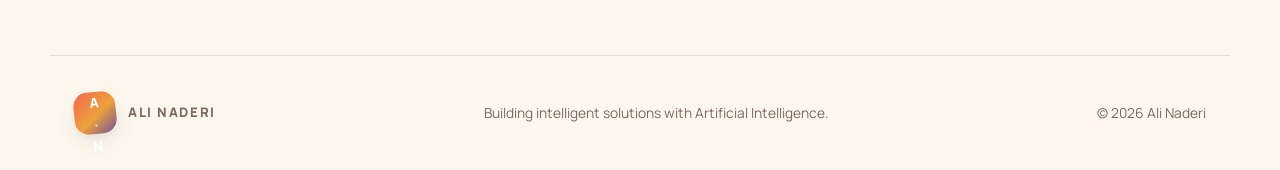
==== commit e8d22d6c: "Add DOI link, fix location and Kaggle handle, rewrite README" ====
--- a/index.html
+++ b/index.html
@@ -36,7 +36,7 @@
     "sameAs": [
       "https://github.com/AliNaderiii",
       "https://www.linkedin.com/in/alinaderi-data-scientist",
-      "https://www.kaggle.com/Alinaderi1"
+      "https://www.kaggle.com/alinaderi1"
     ],
     "knowsAbout": [
       "Deep Learning",
@@ -81,7 +81,7 @@
           <a class="text-link" href="assets/Ali-Naderi%20Portfolio.pdf" download="Ali-Naderi-CV.pdf">Download CV <span>↓</span></a>
           <a class="text-link" href="mailto:alinaderi119@gmail.com">Get in touch <span>→</span></a>
         </div>
-        <div class="hero-meta"><span><b>01</b> Based in Sri Lanka</span><span><b>02</b> Open to research collaborations</span></div>
+        <div class="hero-meta"><span><b>01</b> Based in Dublin, Ireland</span><span><b>02</b> Open to research collaborations</span></div>
       </div>
 
       <div class="hero-visual reveal delay-1" role="img" aria-label="Layered 3D rings orbiting a floating AI core">
@@ -259,7 +259,7 @@
         <div class="paper reveal"><span class="paper-icon">↗</span><div>
           <small>AUTOMATED MULTICLASS BRAIN TUMOR CLASSIFICATION · 2025</small>
           <strong>Brain Tumor Classification using Deep Learning</strong>
-          <p>Wiley Complexity · Publication details available on request</p>
+          <p> Wiley Complexity · Open Access · <a href="https://doi.org/10.1155/cplx/1644859" target="_blank" rel="noreferrer">DOI: 10.1155/cplx/1644859</a></p>
         </div></div>
         <div class="paper reveal delay-1"><span class="paper-icon">↗</span><div>
           <small>PHYQ-TRANSNET · MANUSCRIPT SUBMITTED</small>
@@ -275,7 +275,7 @@
         <p class="eyebrow">05 / Kaggle</p>
         <div class="kaggle-title"><h2>Learning in<br><em>public.</em></h2><span class="kaggle-mark">K</span></div>
         <p>Experiments, competitions, and practical notebooks across machine learning, computer vision, and time series.</p>
-        <a class="btn btn-outline" href="https://www.kaggle.com/Alinaderi1" target="_blank" rel="noopener noreferrer">Visit profile ↗</a>
+        <a class="btn btn-outline" href="https://www.kaggle.com/alinaderi1" target="_blank" rel="noopener noreferrer">Visit profile ↗</a>
         <div class="profile-handle">KAGGLE PROFILE <strong>Alinaderi1</strong></div>
       </div>
       <div class="stats-grid reveal delay-1">
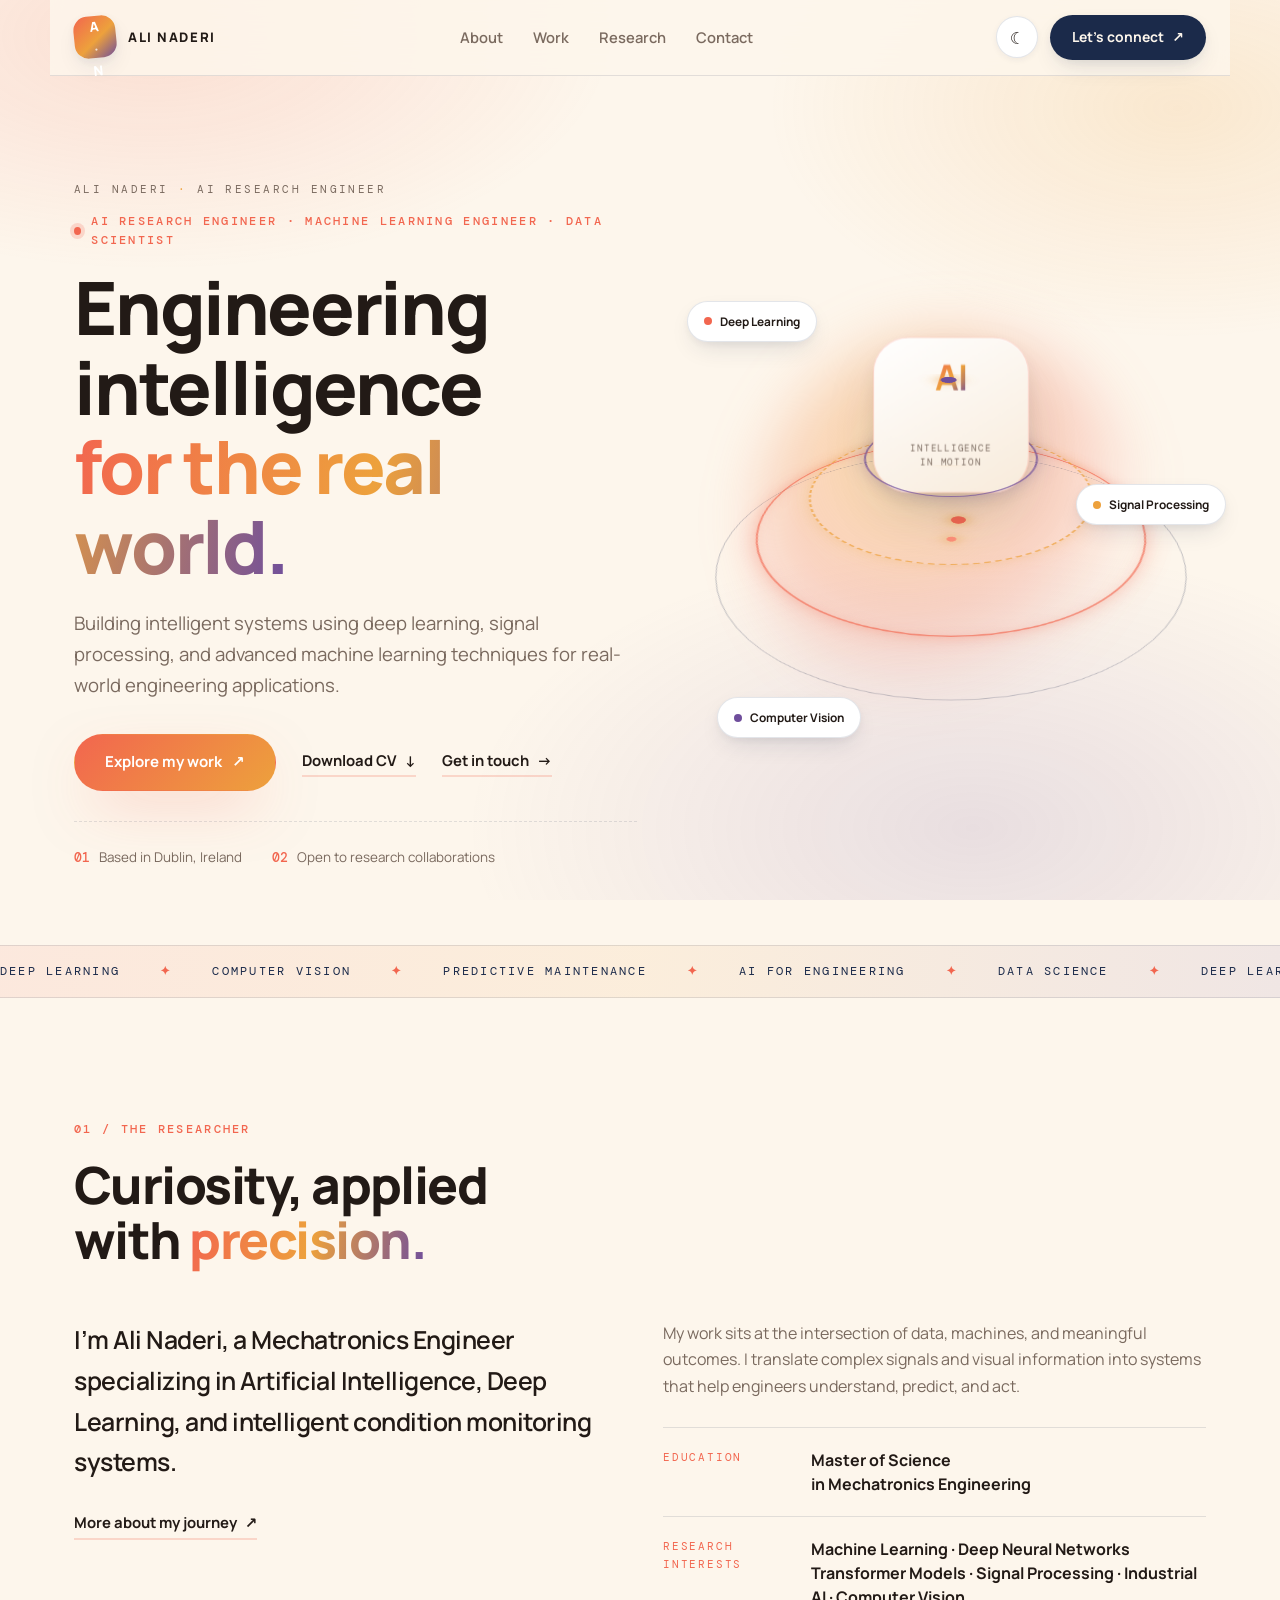
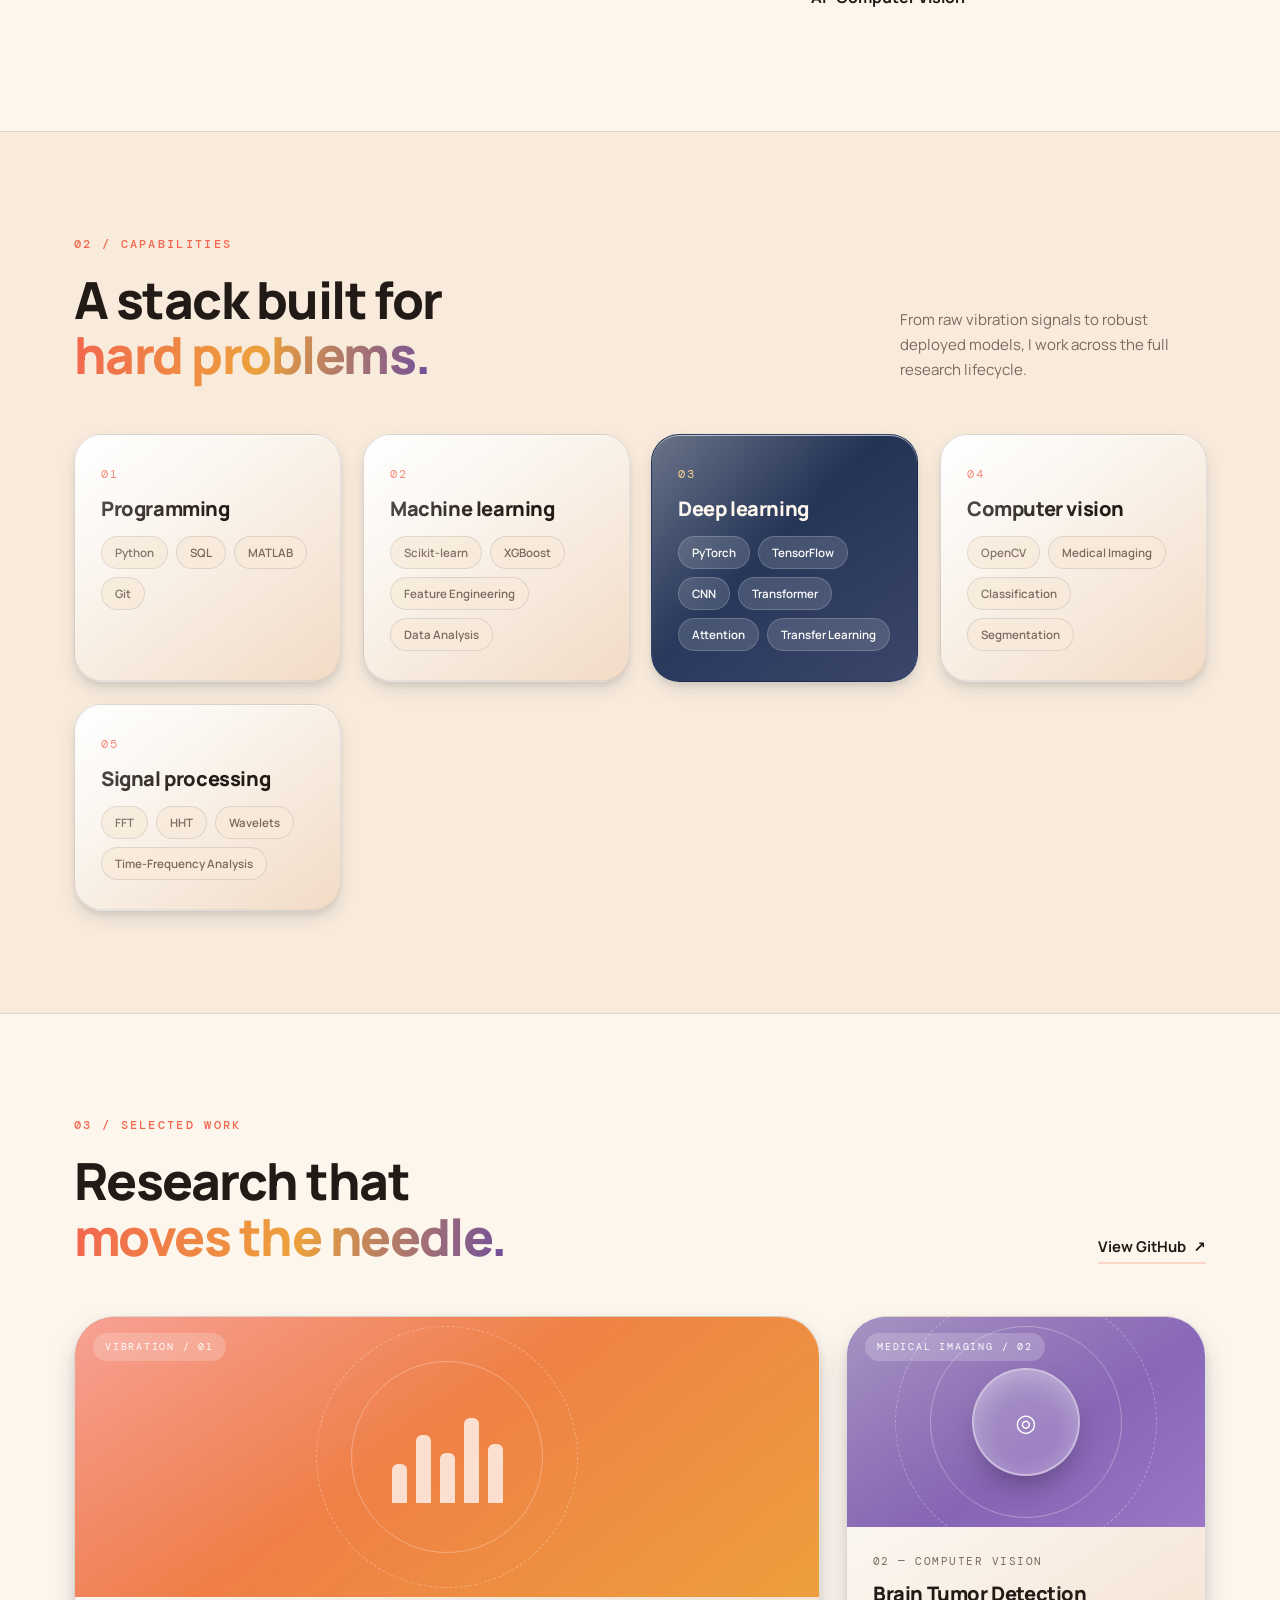
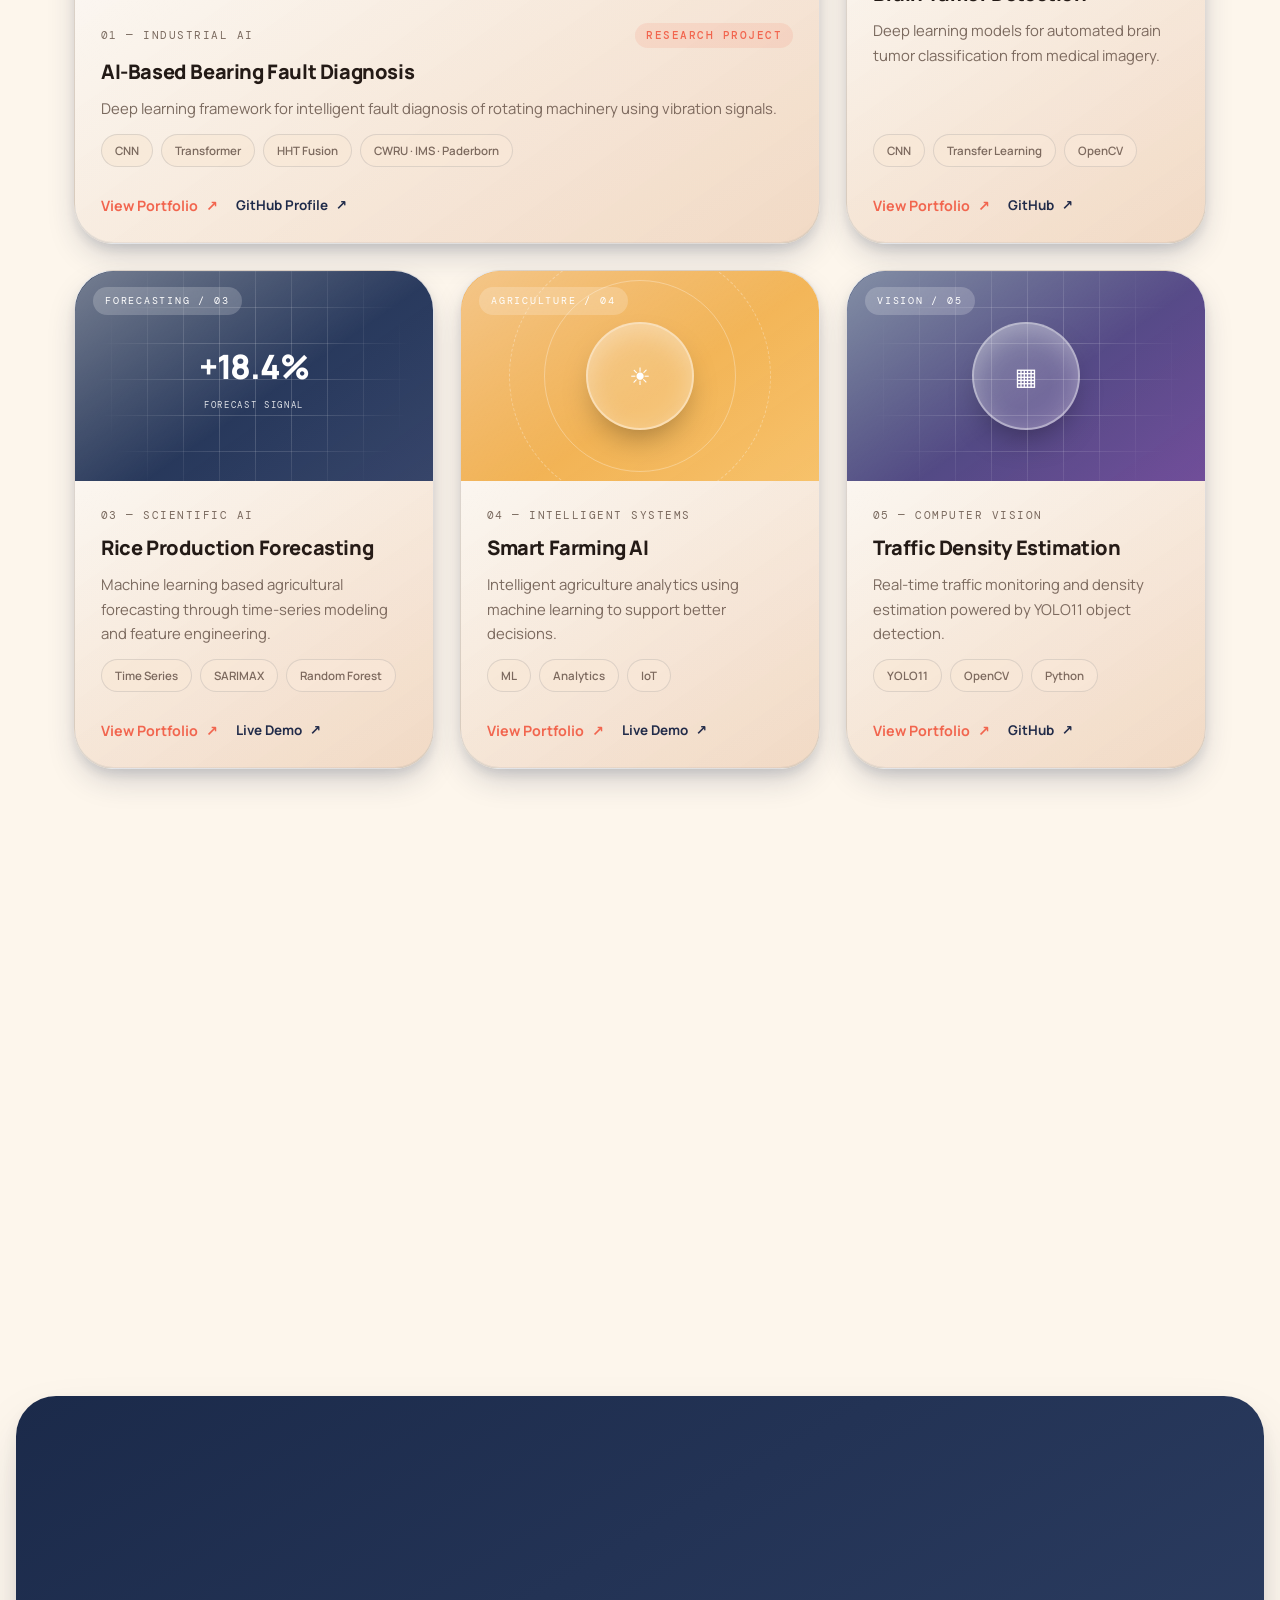
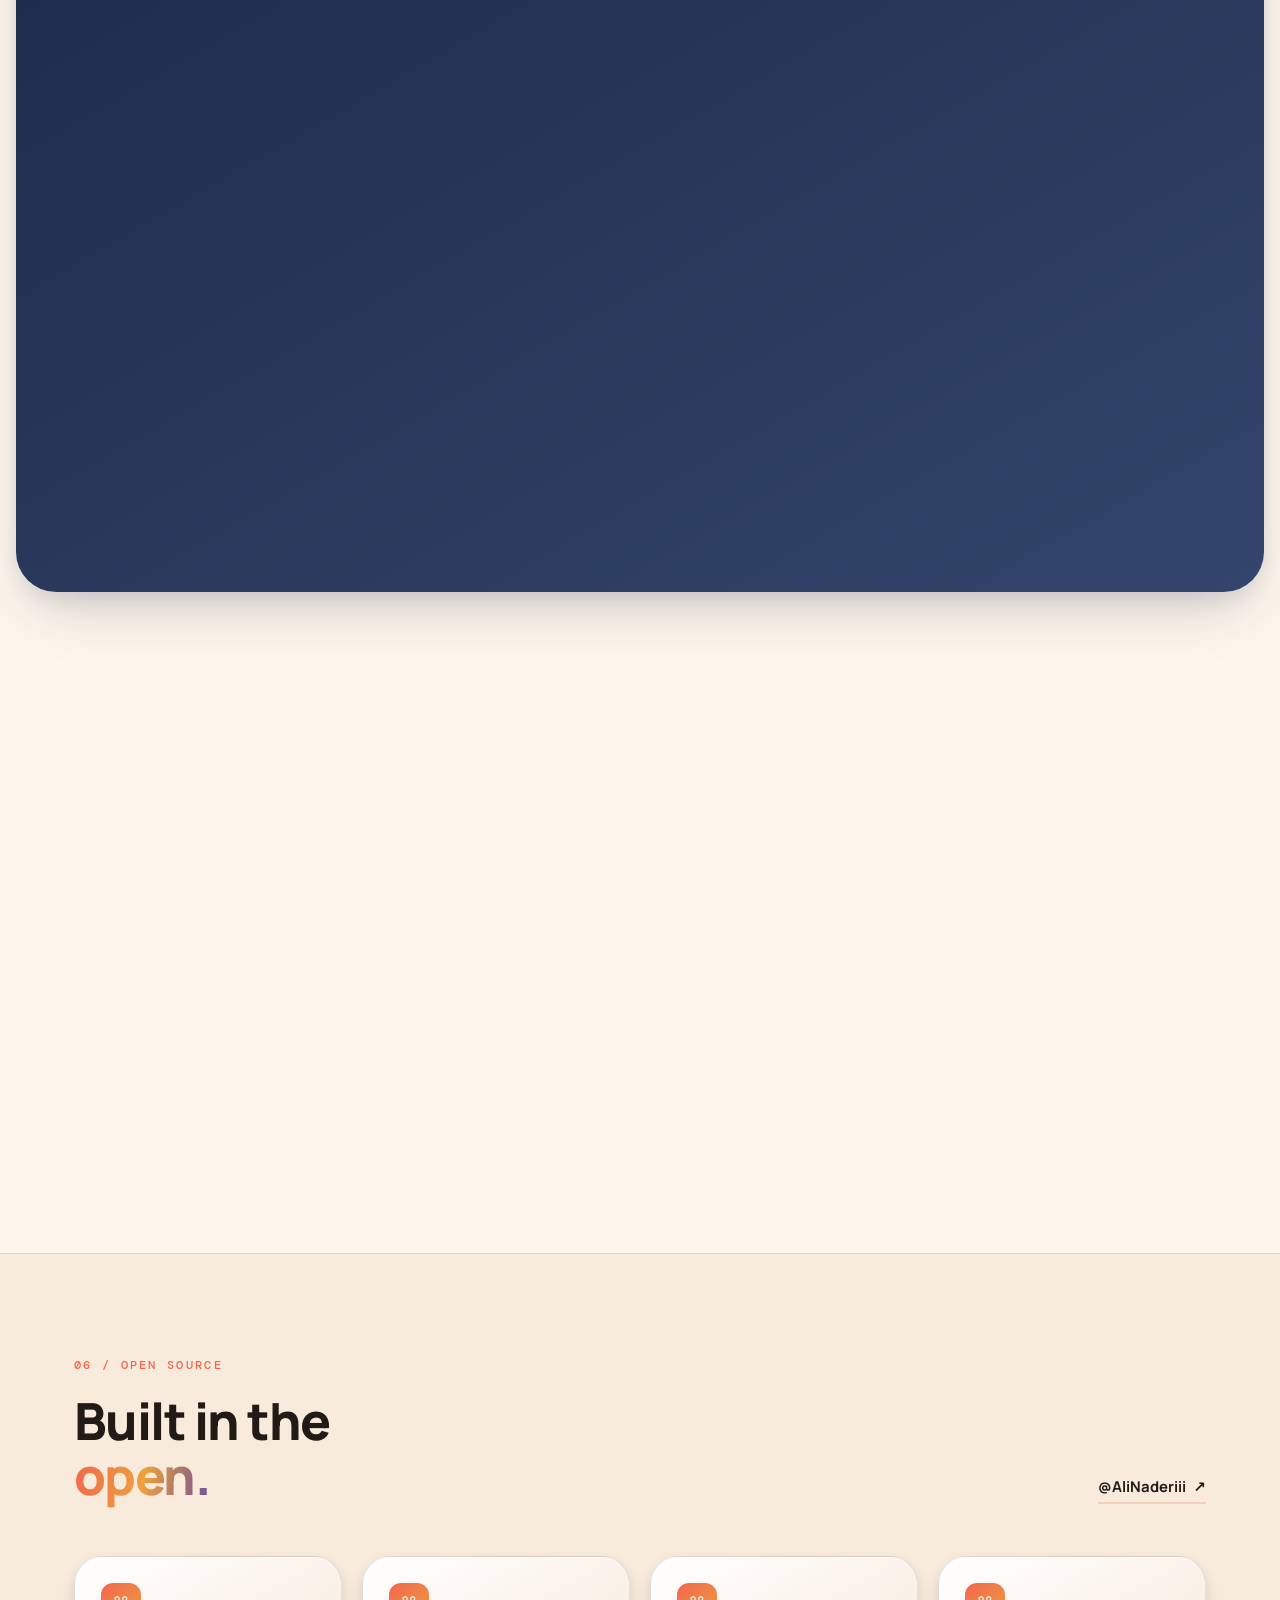
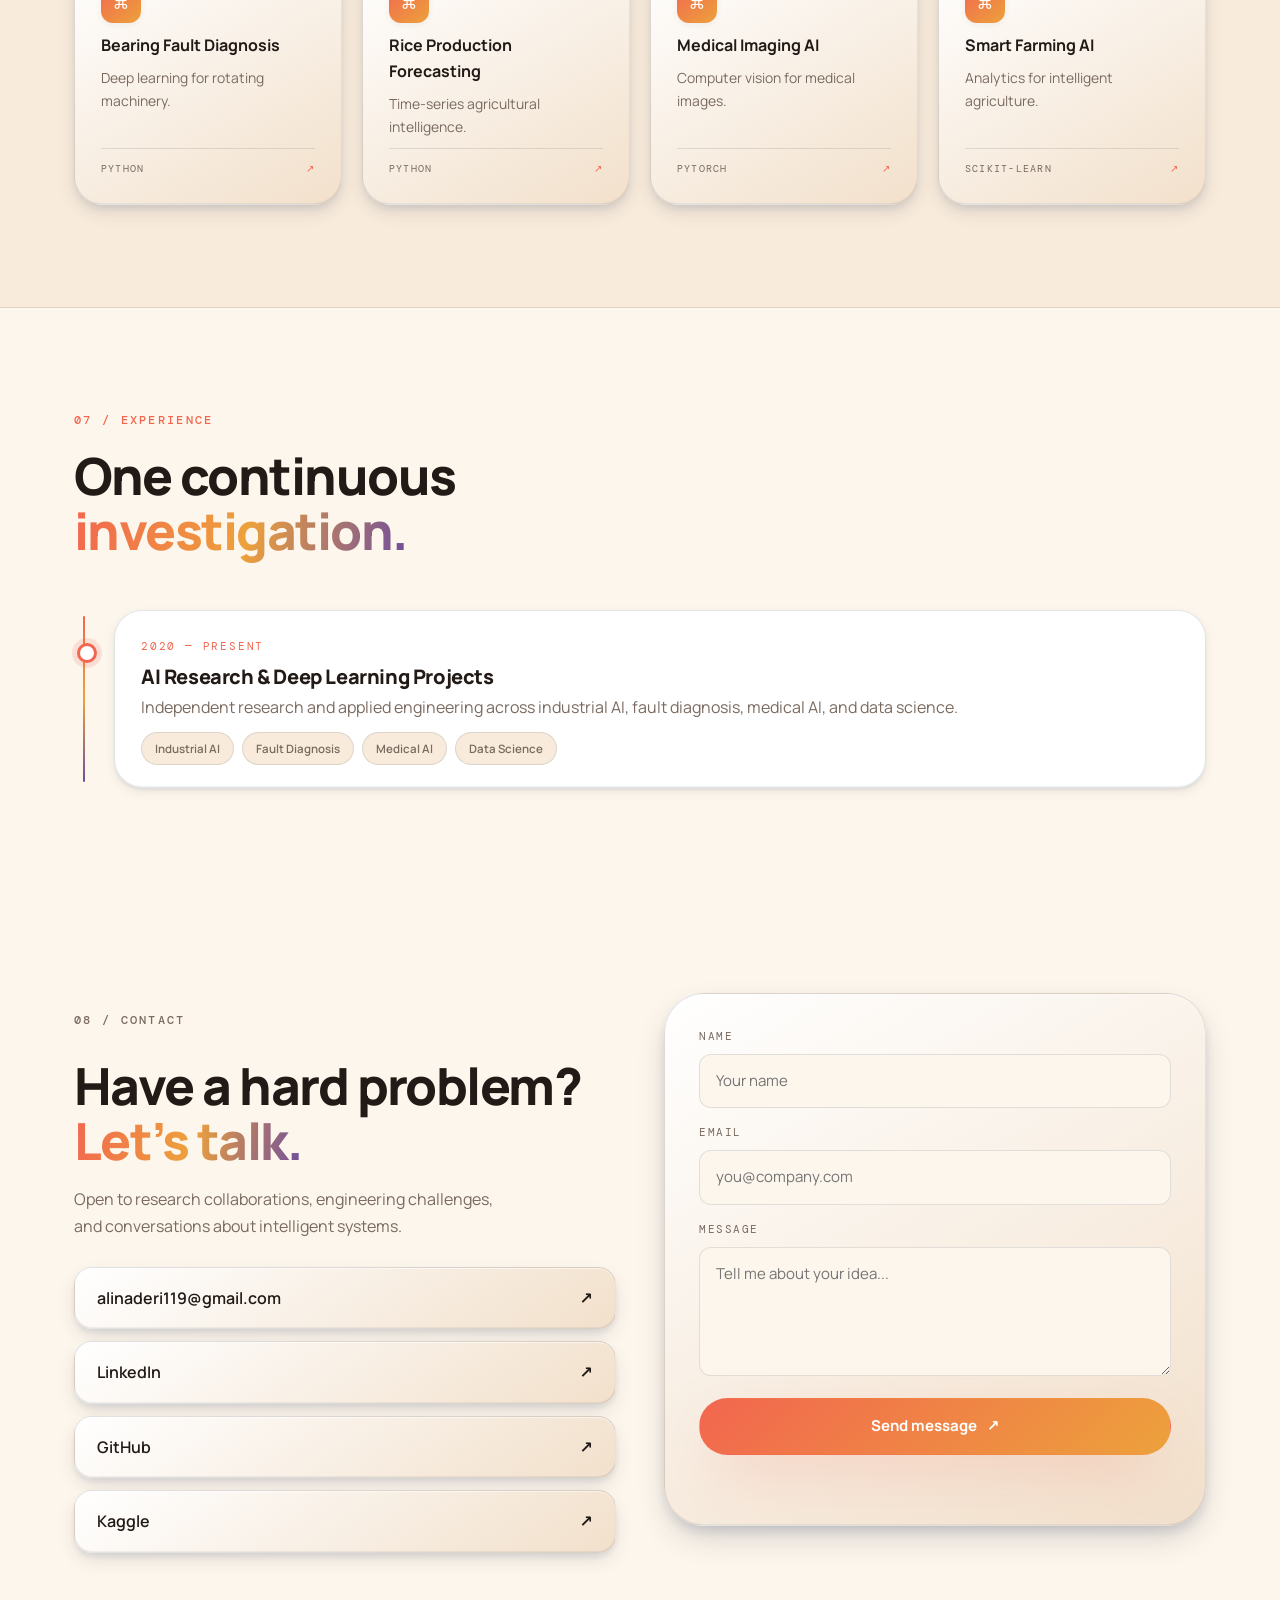
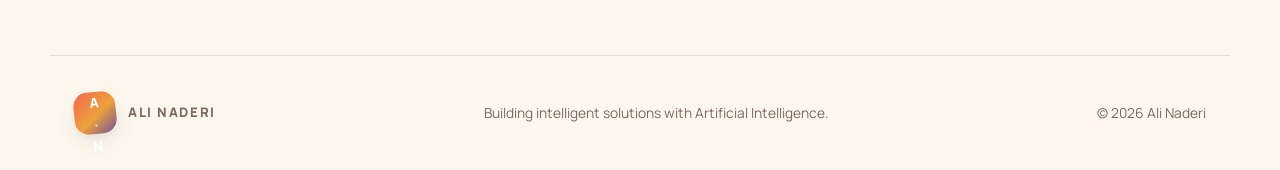
==== commit 3e1723f5: "Fix remaining Kaggle handle capitalisation" ====
--- a/index.html
+++ b/index.html
@@ -276,7 +276,7 @@
         <div class="kaggle-title"><h2>Learning in<br><em>public.</em></h2><span class="kaggle-mark">K</span></div>
         <p>Experiments, competitions, and practical notebooks across machine learning, computer vision, and time series.</p>
         <a class="btn btn-outline" href="https://www.kaggle.com/alinaderi1" target="_blank" rel="noopener noreferrer">Visit profile ↗</a>
-        <div class="profile-handle">KAGGLE PROFILE <strong>Alinaderi1</strong></div>
+        <div class="profile-handle">KAGGLE PROFILE <strong>alinaderi1</strong></div>
       </div>
       <div class="stats-grid reveal delay-1">
         <div><span class="stat-label">Machine Learning</span><strong>Competitions</strong></div>
@@ -327,7 +327,7 @@
           <a href="mailto:alinaderi119@gmail.com">alinaderi119@gmail.com <span>↗</span></a>
           <a href="https://www.linkedin.com/in/alinaderi-data-scientist" target="_blank" rel="noopener noreferrer">LinkedIn <span>↗</span></a>
           <a href="https://github.com/AliNaderiii" target="_blank" rel="noopener noreferrer">GitHub <span>↗</span></a>
-          <a href="https://www.kaggle.com/Alinaderi1" target="_blank" rel="noopener noreferrer">Kaggle <span>↗</span></a>
+          <a href="https://www.kaggle.com/alinaderi1" target="_blank" rel="noopener noreferrer">Kaggle <span>↗</span></a>
         </div>
       </div>
       <form class="contact-form reveal delay-1" id="contactForm">
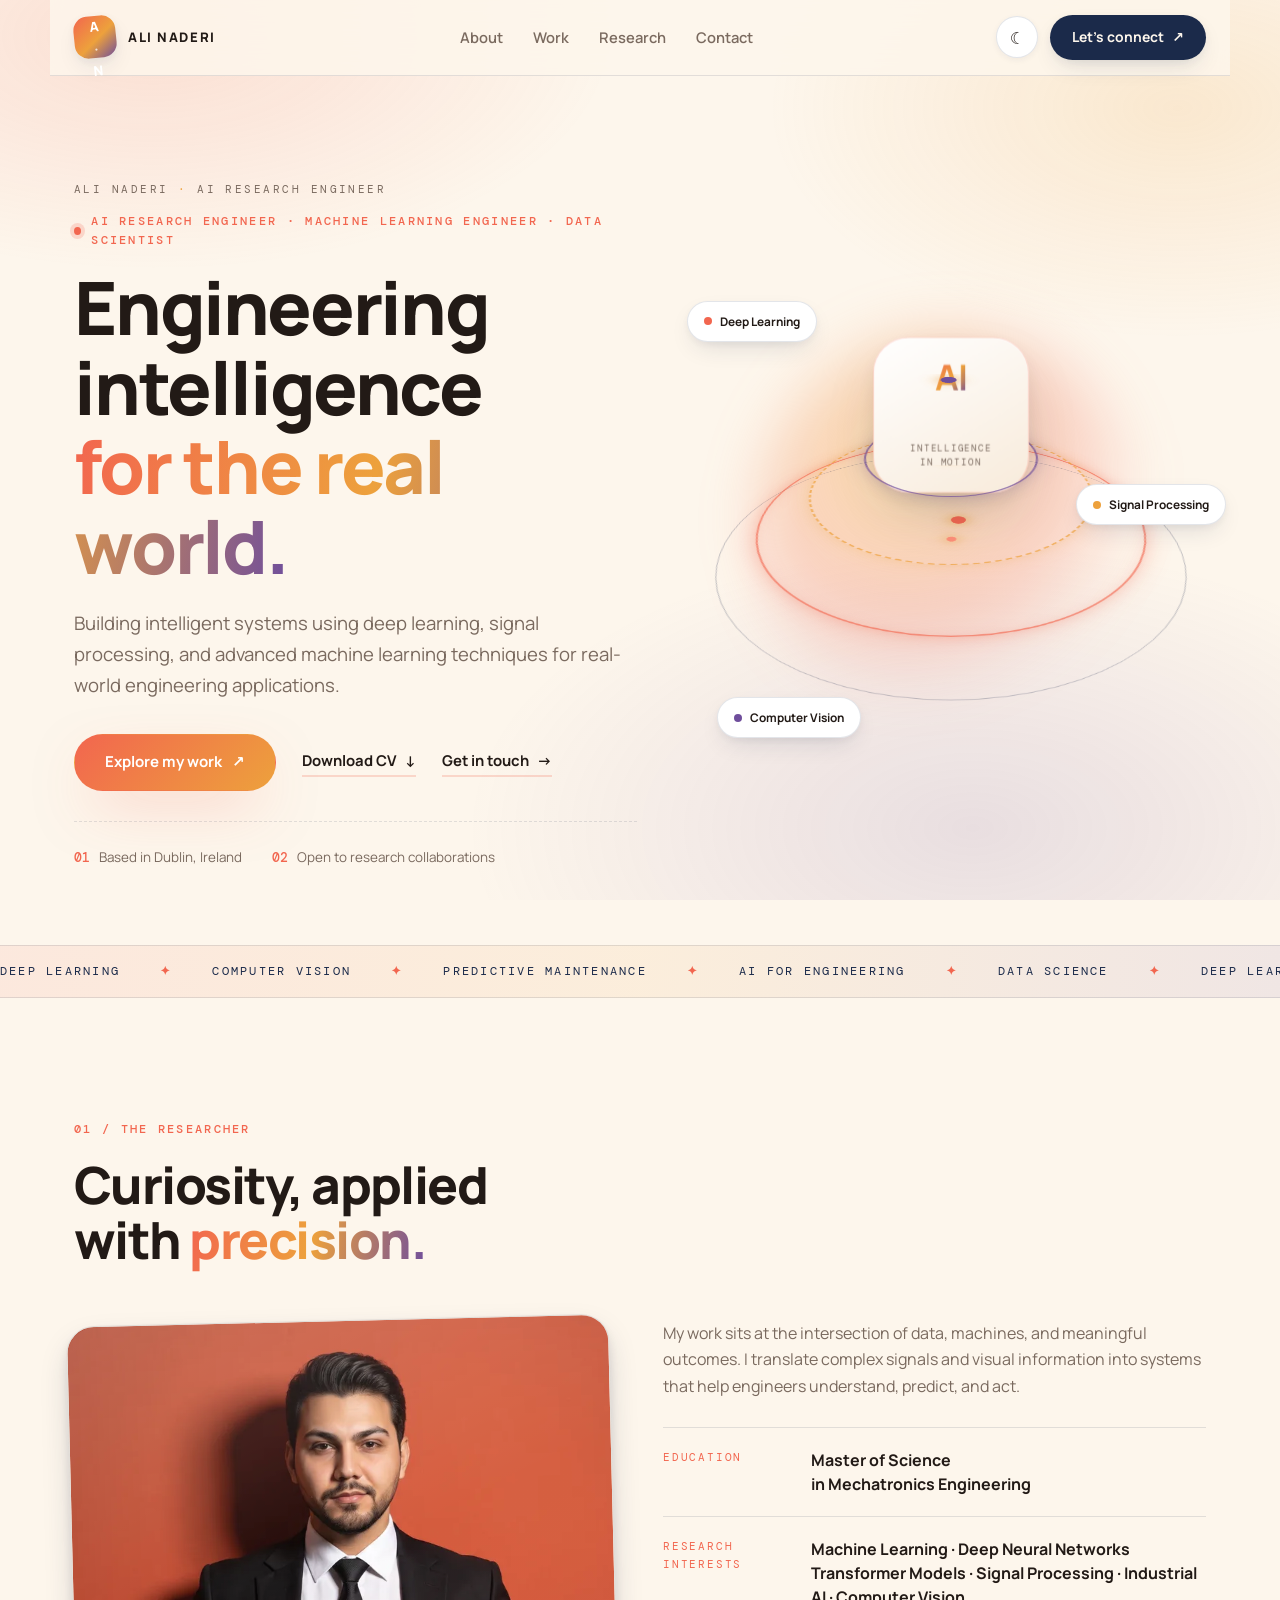
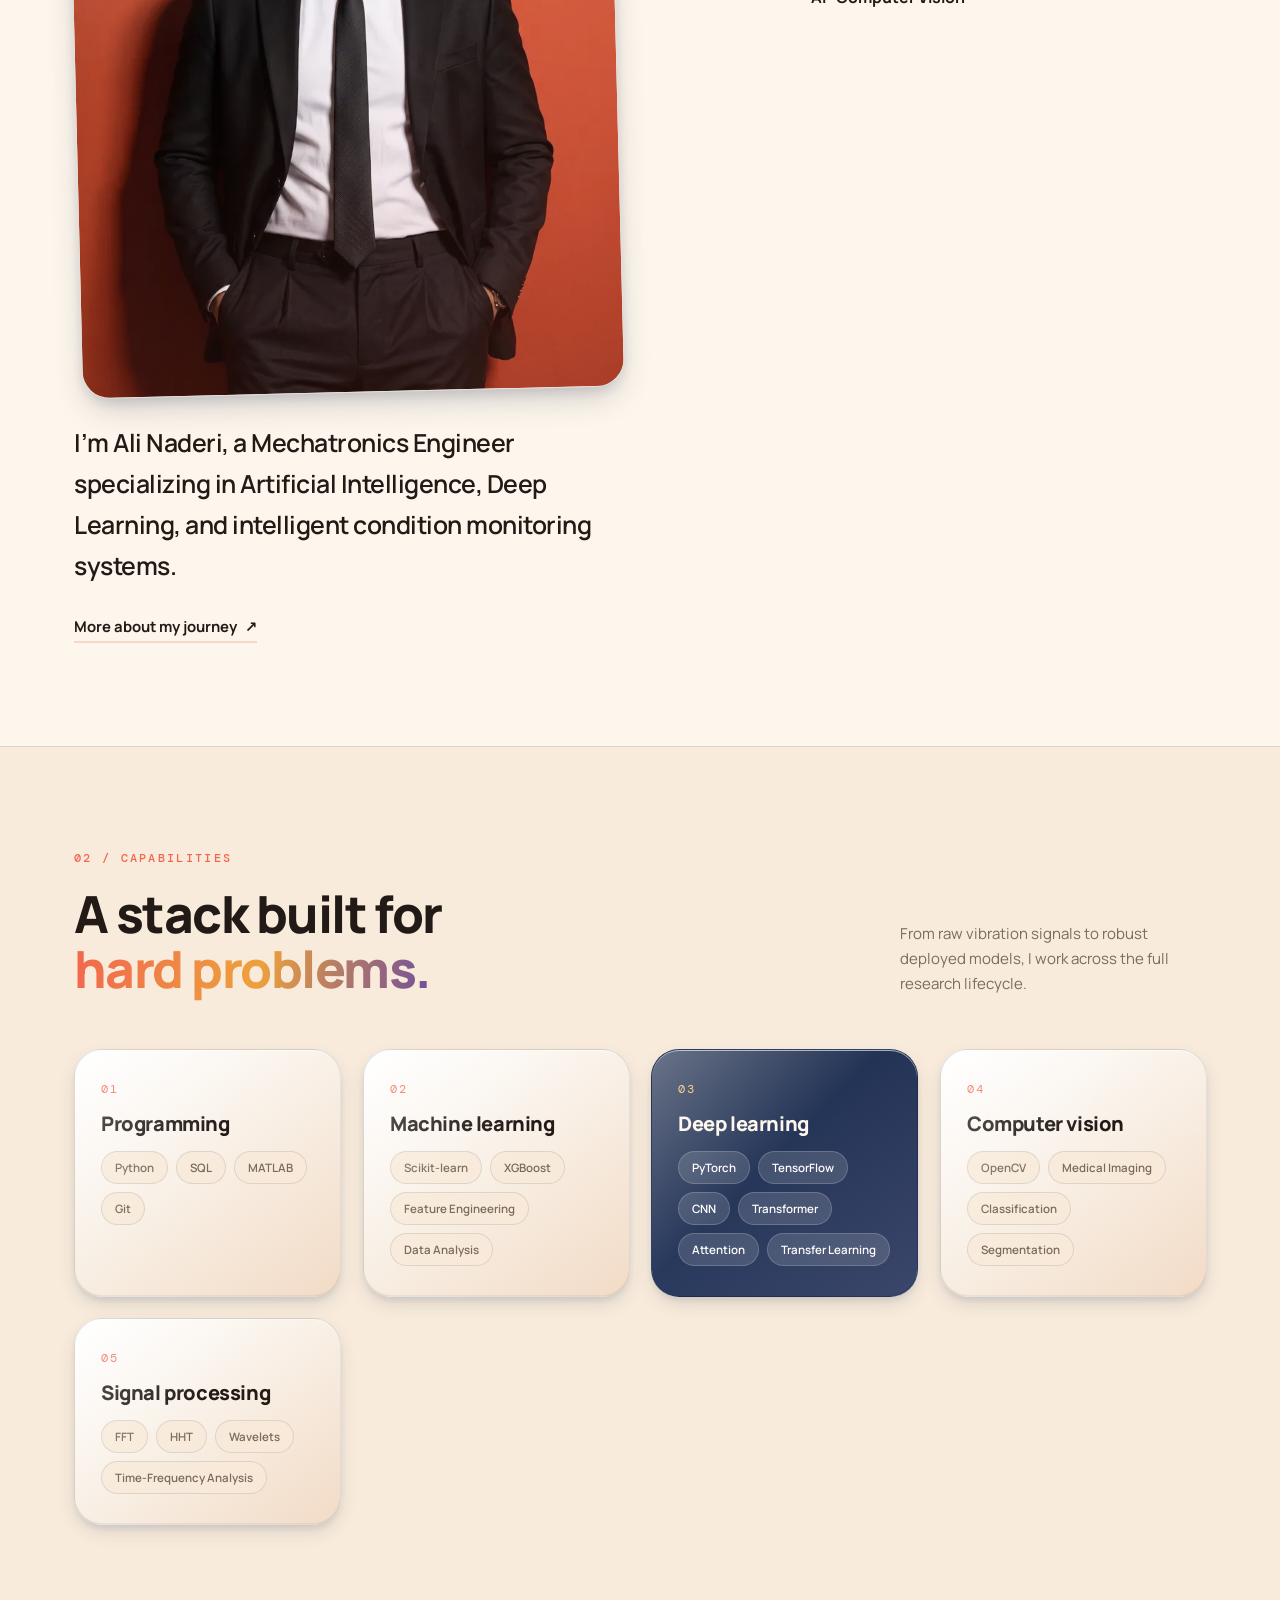
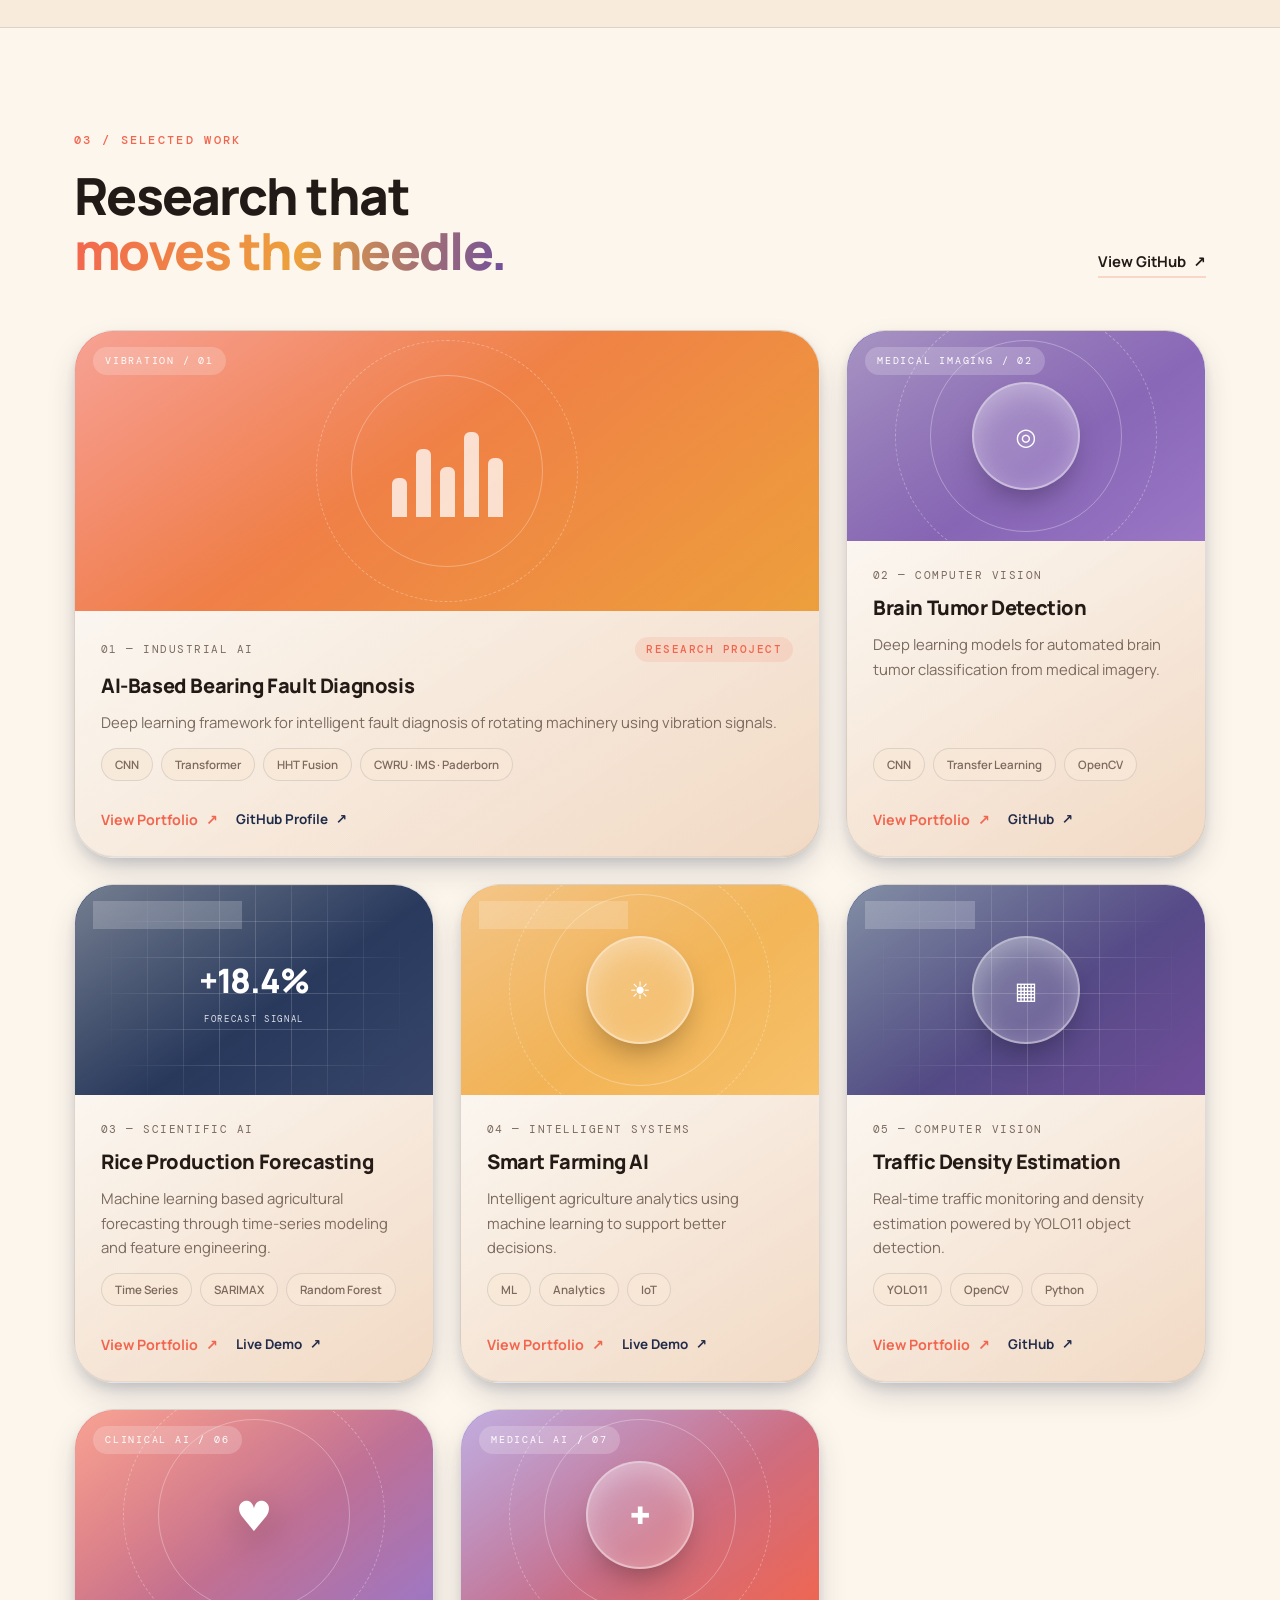
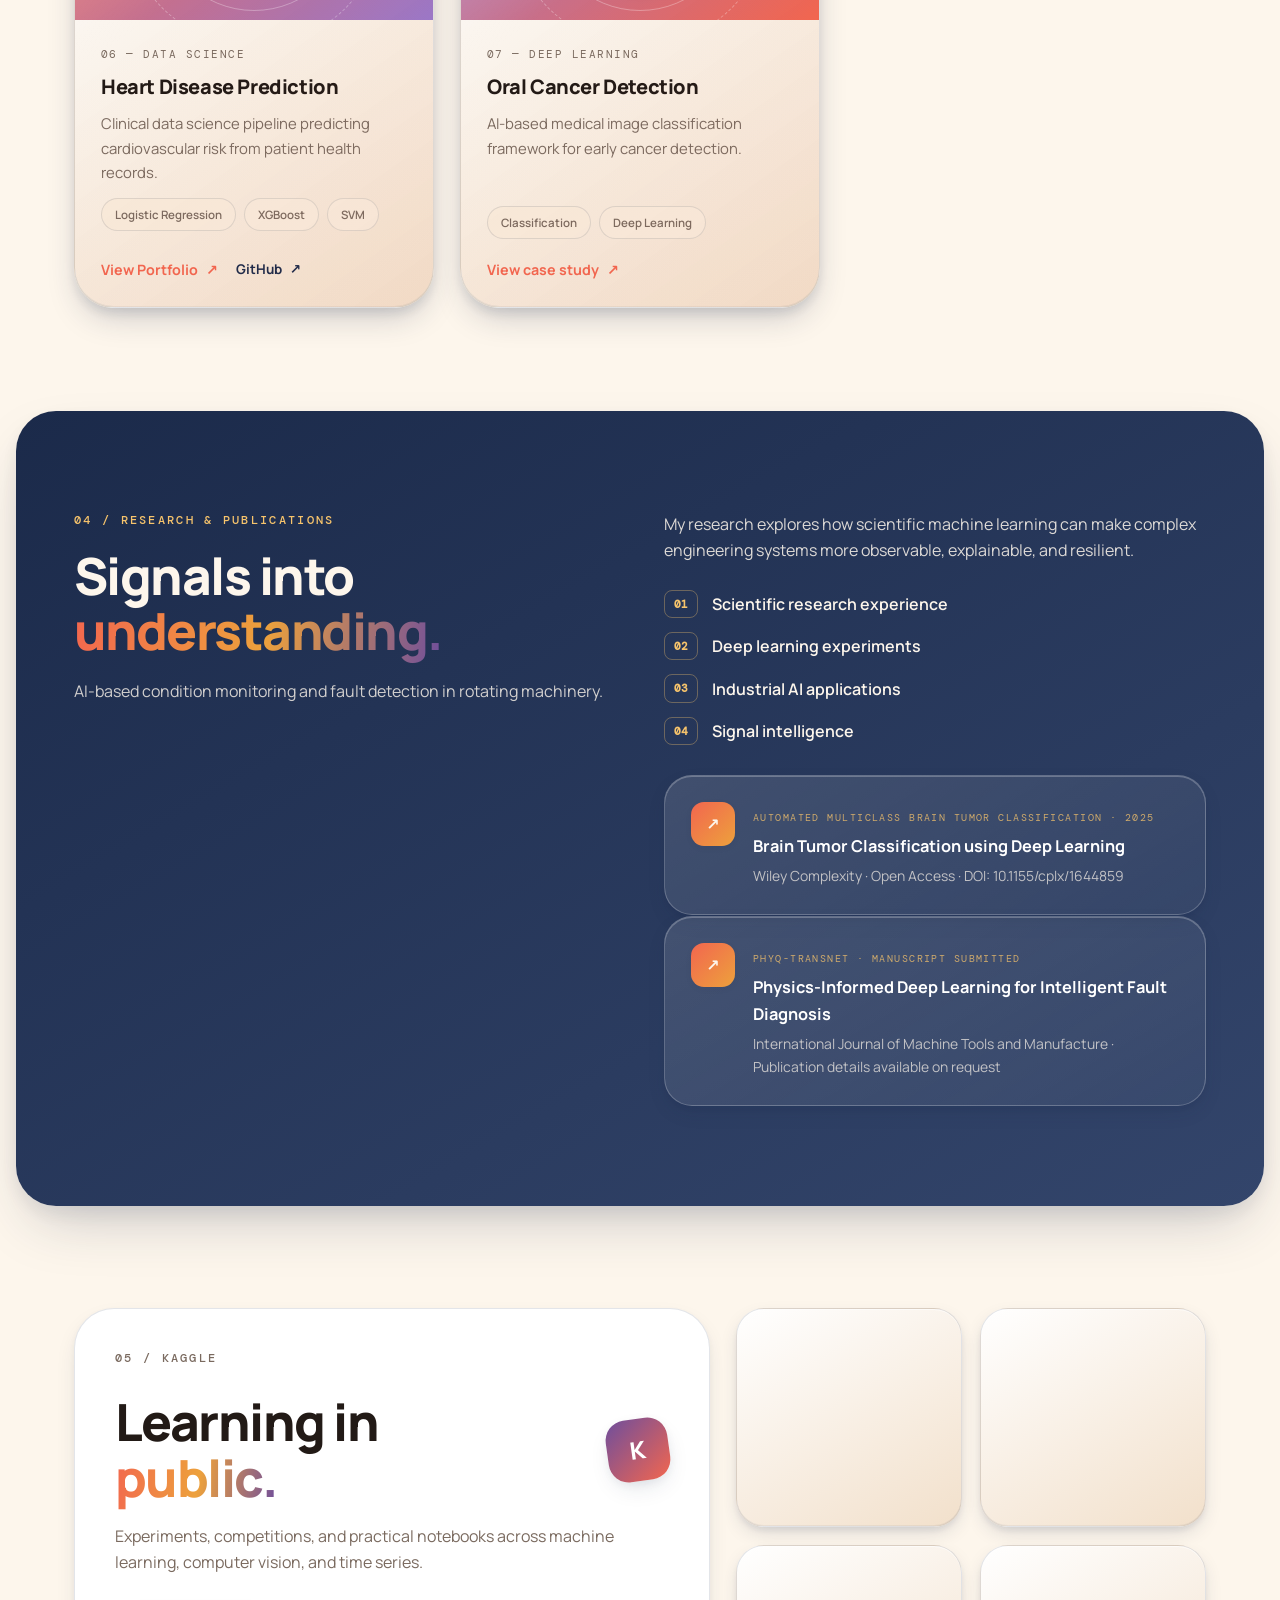
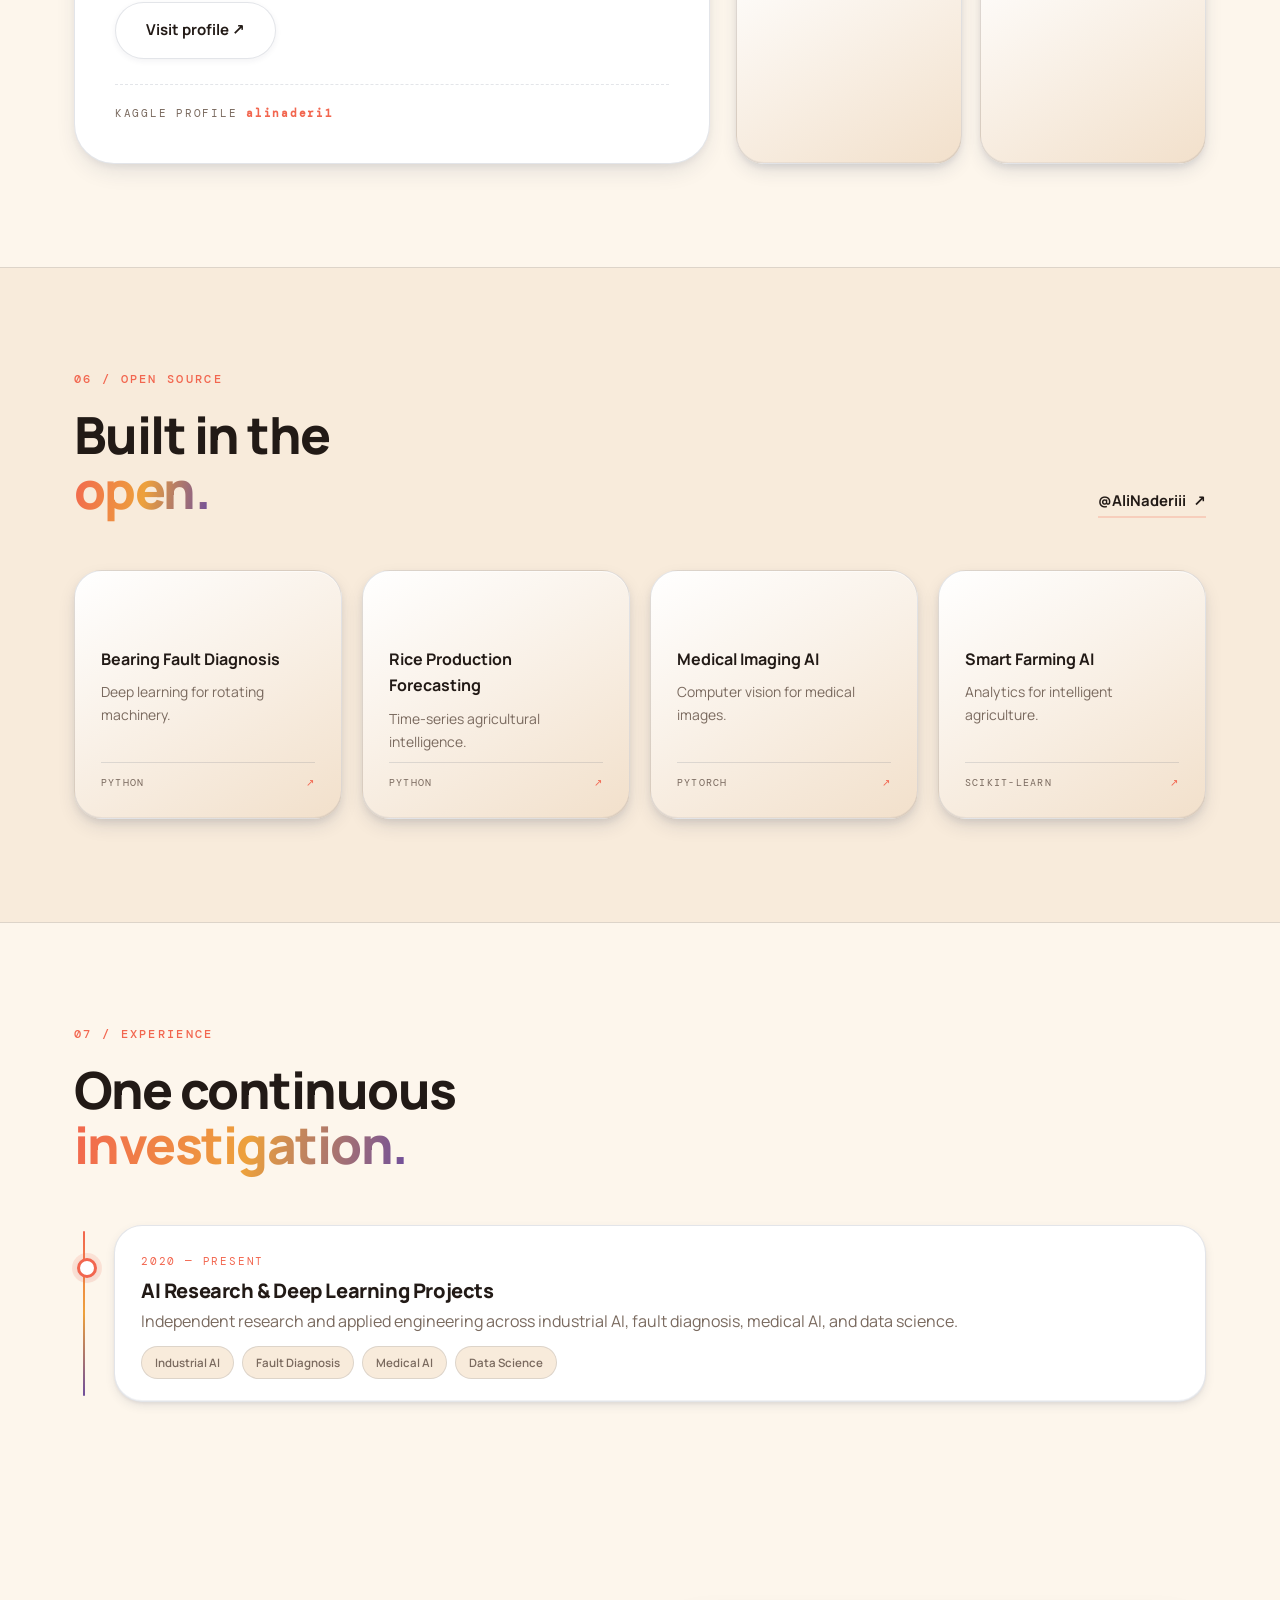
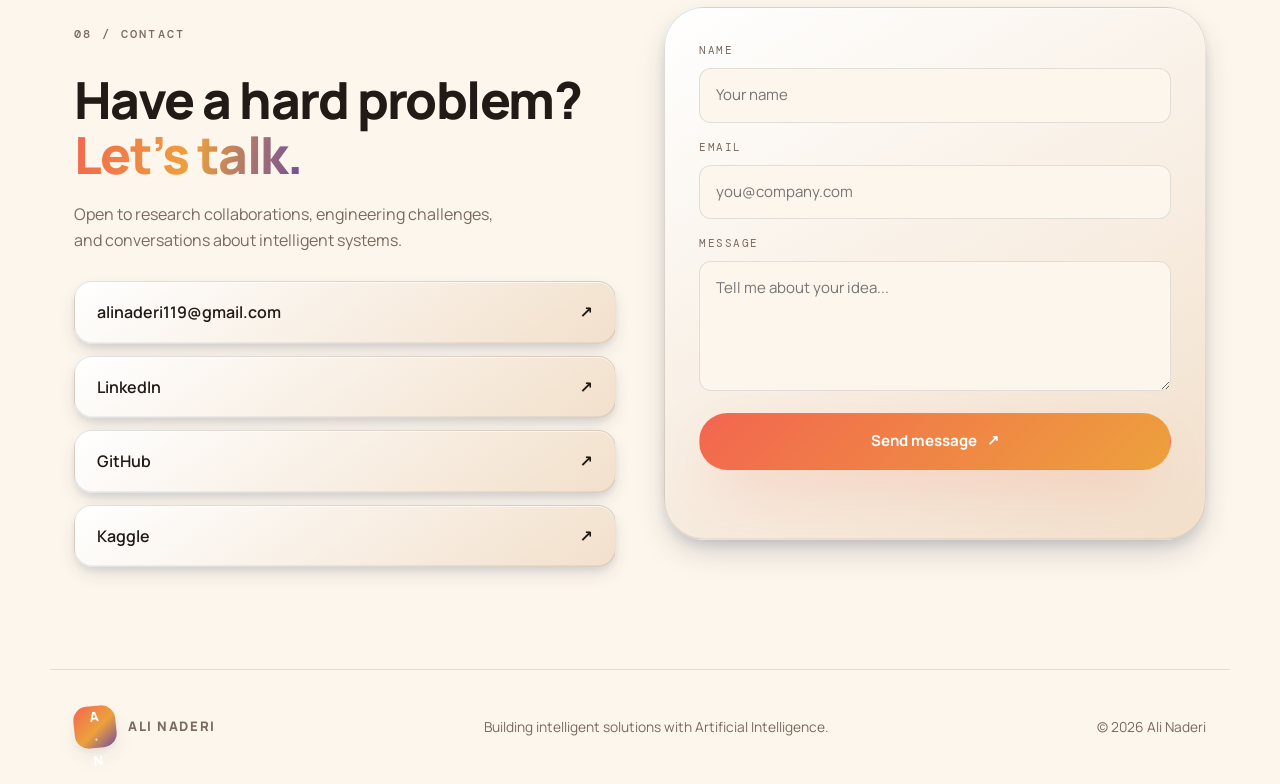
==== commit c2294b3c: "Add portrait photo to About section" ====
--- a/index.html
+++ b/index.html
@@ -109,6 +109,12 @@
       <div class="section-head reveal"><p class="eyebrow">01 / The researcher</p><h2>Curiosity, applied<br>with <em>precision.</em></h2></div>
       <div class="about-grid">
         <div class="about-intro reveal">
+          <figure class="about-portrait">
+            <picture>
+              <source srcset="assets/ali-naderi.webp" type="image/webp">
+              <img src="assets/ali-naderi.jpg" width="760" height="943" loading="lazy" decoding="async" alt="Ali Naderi, AI Research Engineer">
+            </picture>
+          </figure>
           <p class="big-copy">I’m Ali Naderi, a Mechatronics Engineer specializing in Artificial Intelligence, Deep Learning, and intelligent condition monitoring systems.</p>
           <a class="text-link" href="#contact">More about my journey <span>↗</span></a>
         </div>
--- a/style.css
+++ b/style.css
@@ -1047,3 +1047,48 @@
   body { background: #fff; color: #000; }
   .reveal { opacity: 1; transform: none; }
 }
+
+/* ---------- About portrait ---------- */
+.about-portrait {
+  position: relative;
+  border-radius: var(--r-lg);
+  overflow: hidden;
+  margin-bottom: 30px;
+  border: var(--card-border);
+  box-shadow: var(--card-depth-3), var(--card-inset);
+  transform: rotate(-1.4deg);
+  transition: transform .45s var(--ease), box-shadow .45s var(--ease);
+}
+
+.about-portrait:hover {
+  transform: rotate(0deg) translateY(-6px);
+  box-shadow: var(--card-depth-4), var(--card-inset);
+}
+
+.about-portrait img {
+  width: 100%;
+  height: auto;
+  display: block;
+}
+
+.about-portrait::after {
+  content: '';
+  position: absolute;
+  inset: 0;
+  pointer-events: none;
+  border-radius: var(--r-lg);
+  background: linear-gradient(155deg, rgba(255,255,255,.18) 0%, transparent 40%, rgba(242,102,79,.16) 100%);
+}
+
+[data-theme="dark"] .about-portrait::after {
+  background: linear-gradient(155deg, rgba(255,255,255,.05) 0%, transparent 40%, rgba(255,128,105,.14) 100%);
+}
+
+@media (max-width: 980px) {
+  .about-portrait { max-width: 420px; margin-inline: auto; }
+}
+
+@media (max-width: 760px) {
+  .about-portrait { transform: none; }
+  .about-portrait:hover { transform: translateY(-4px); }
+}
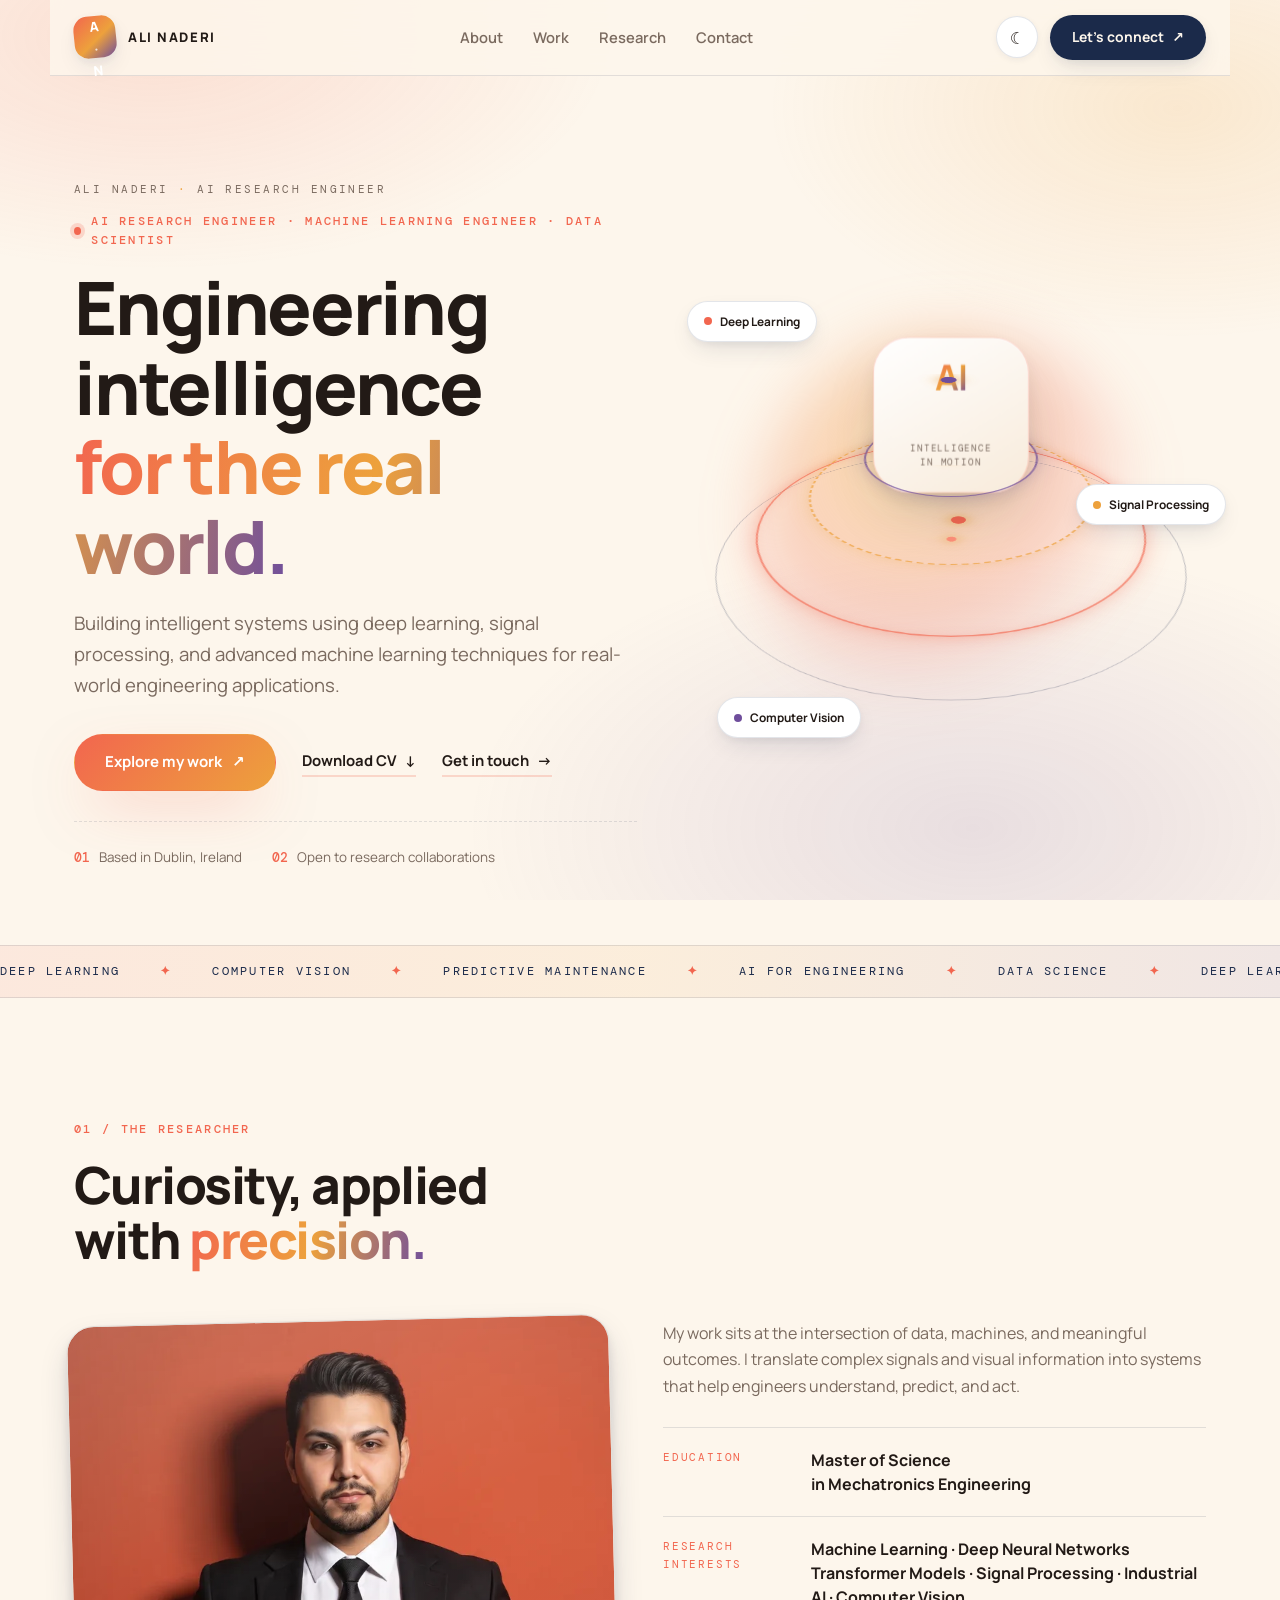
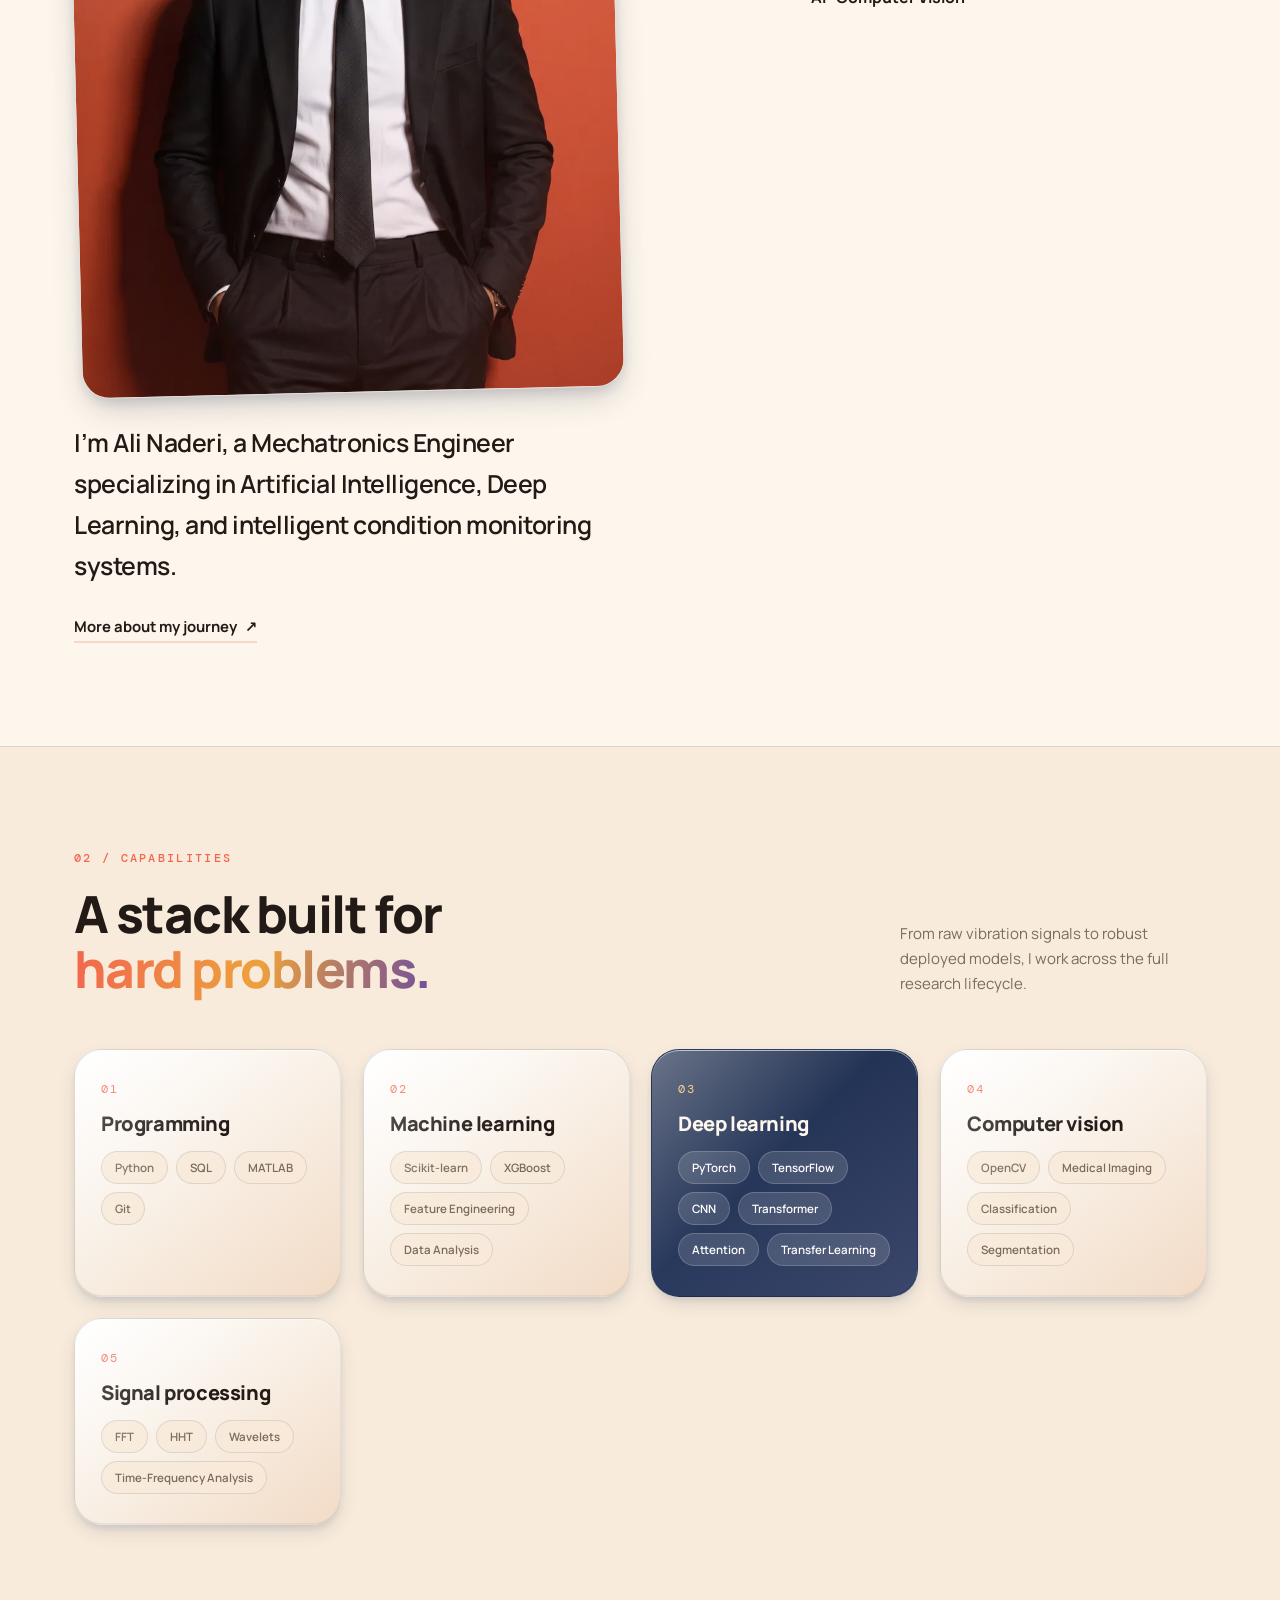
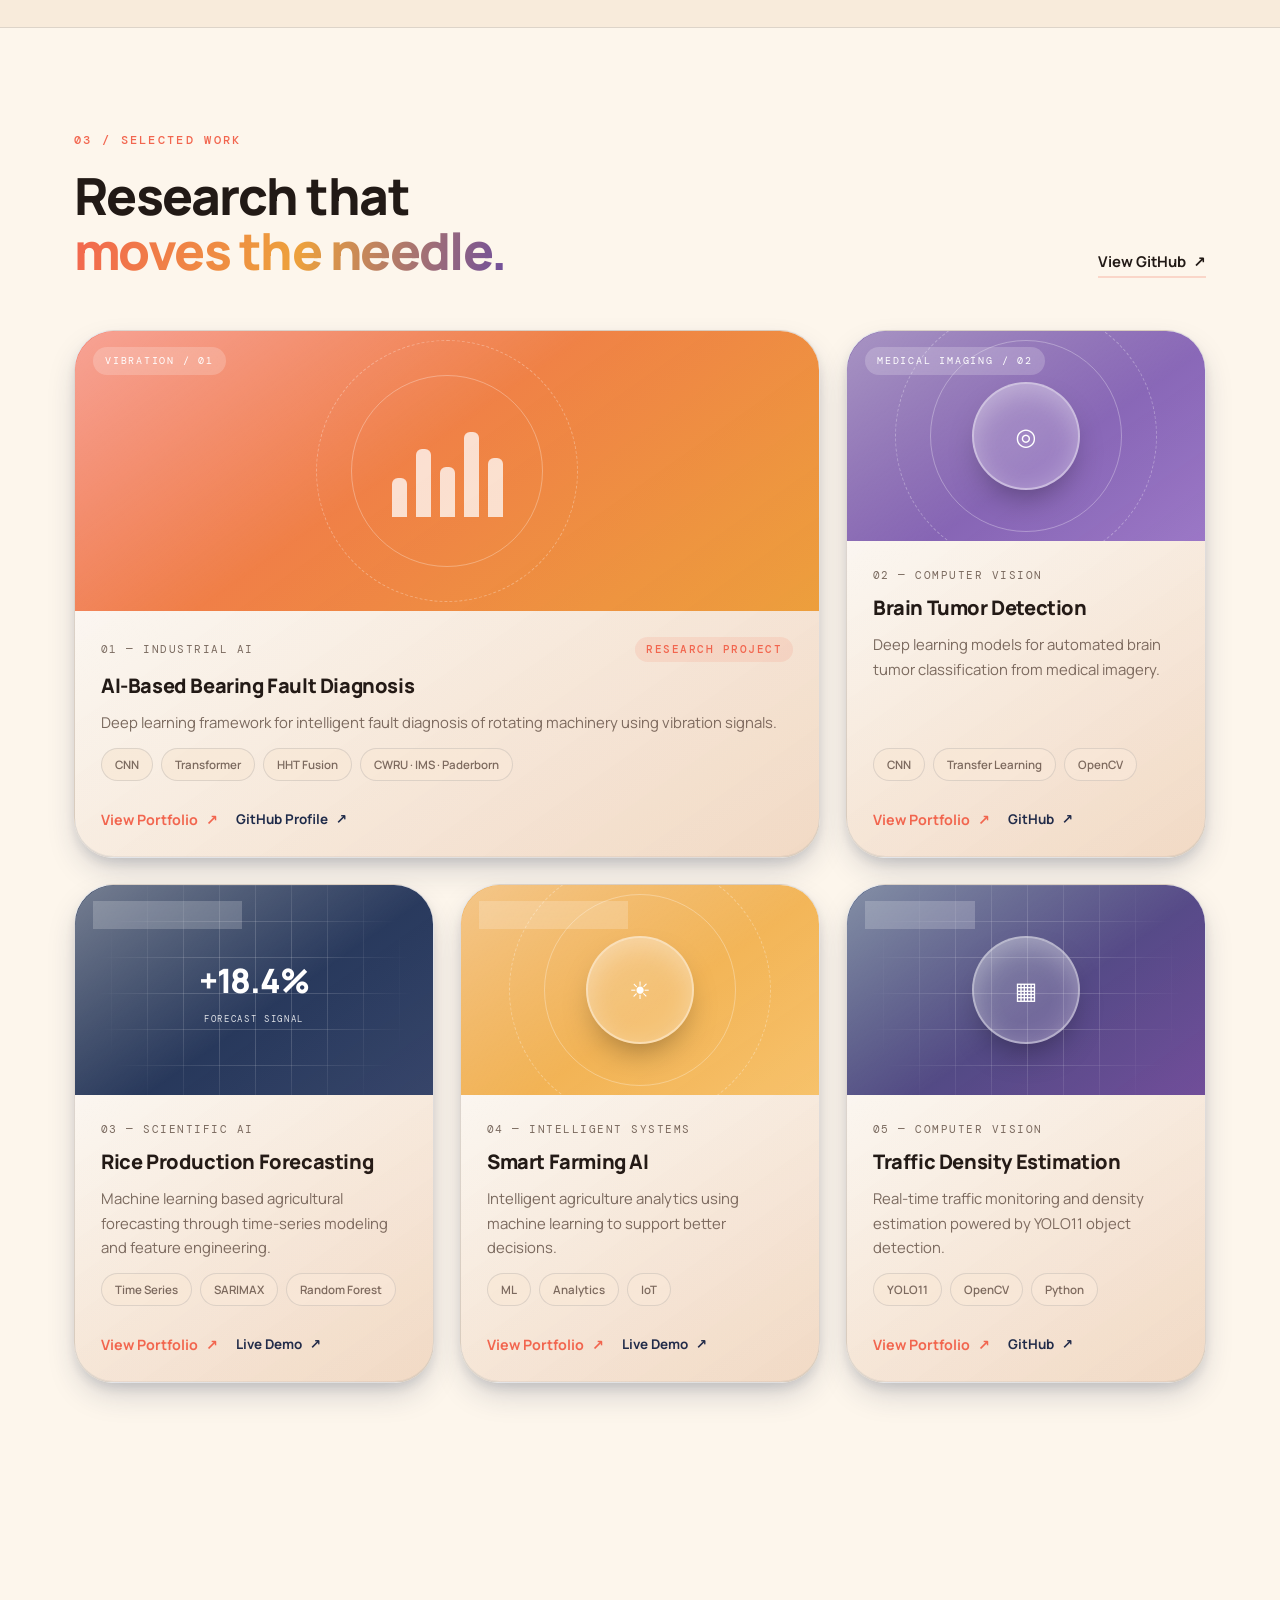
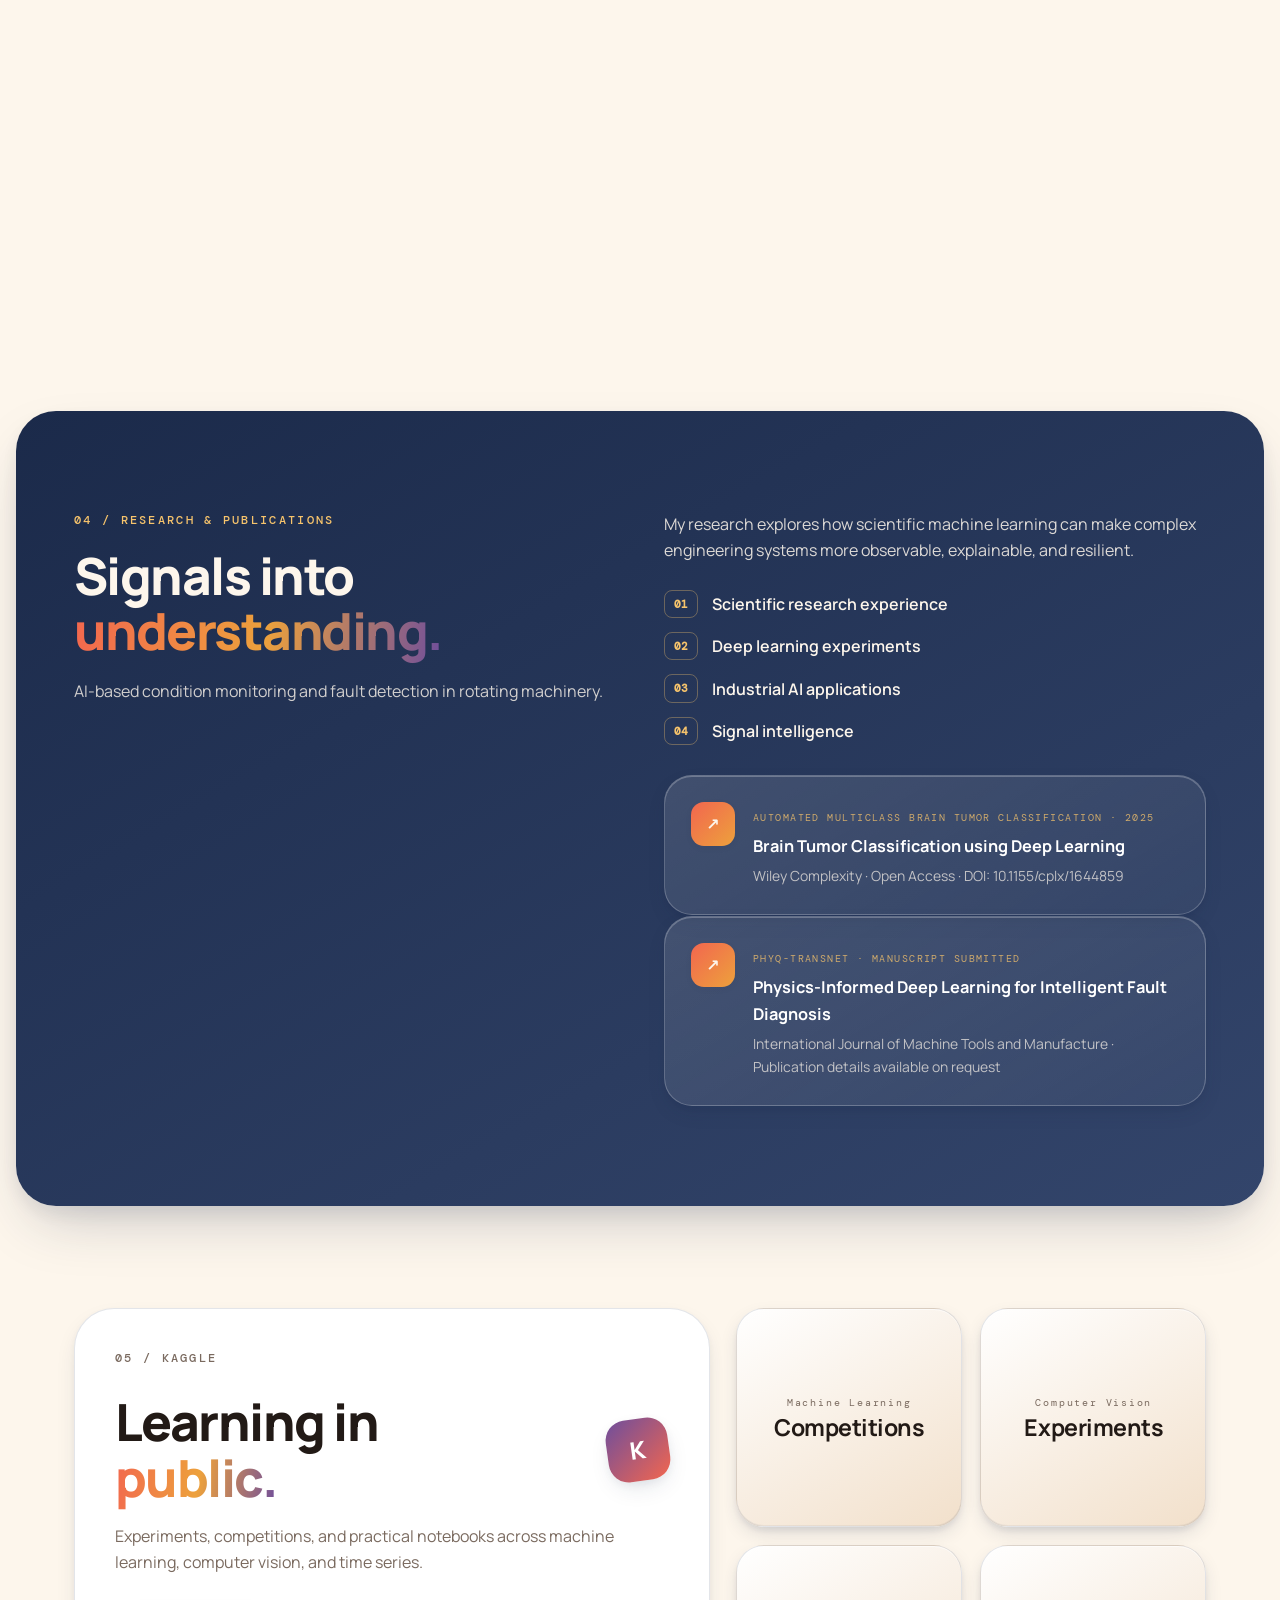
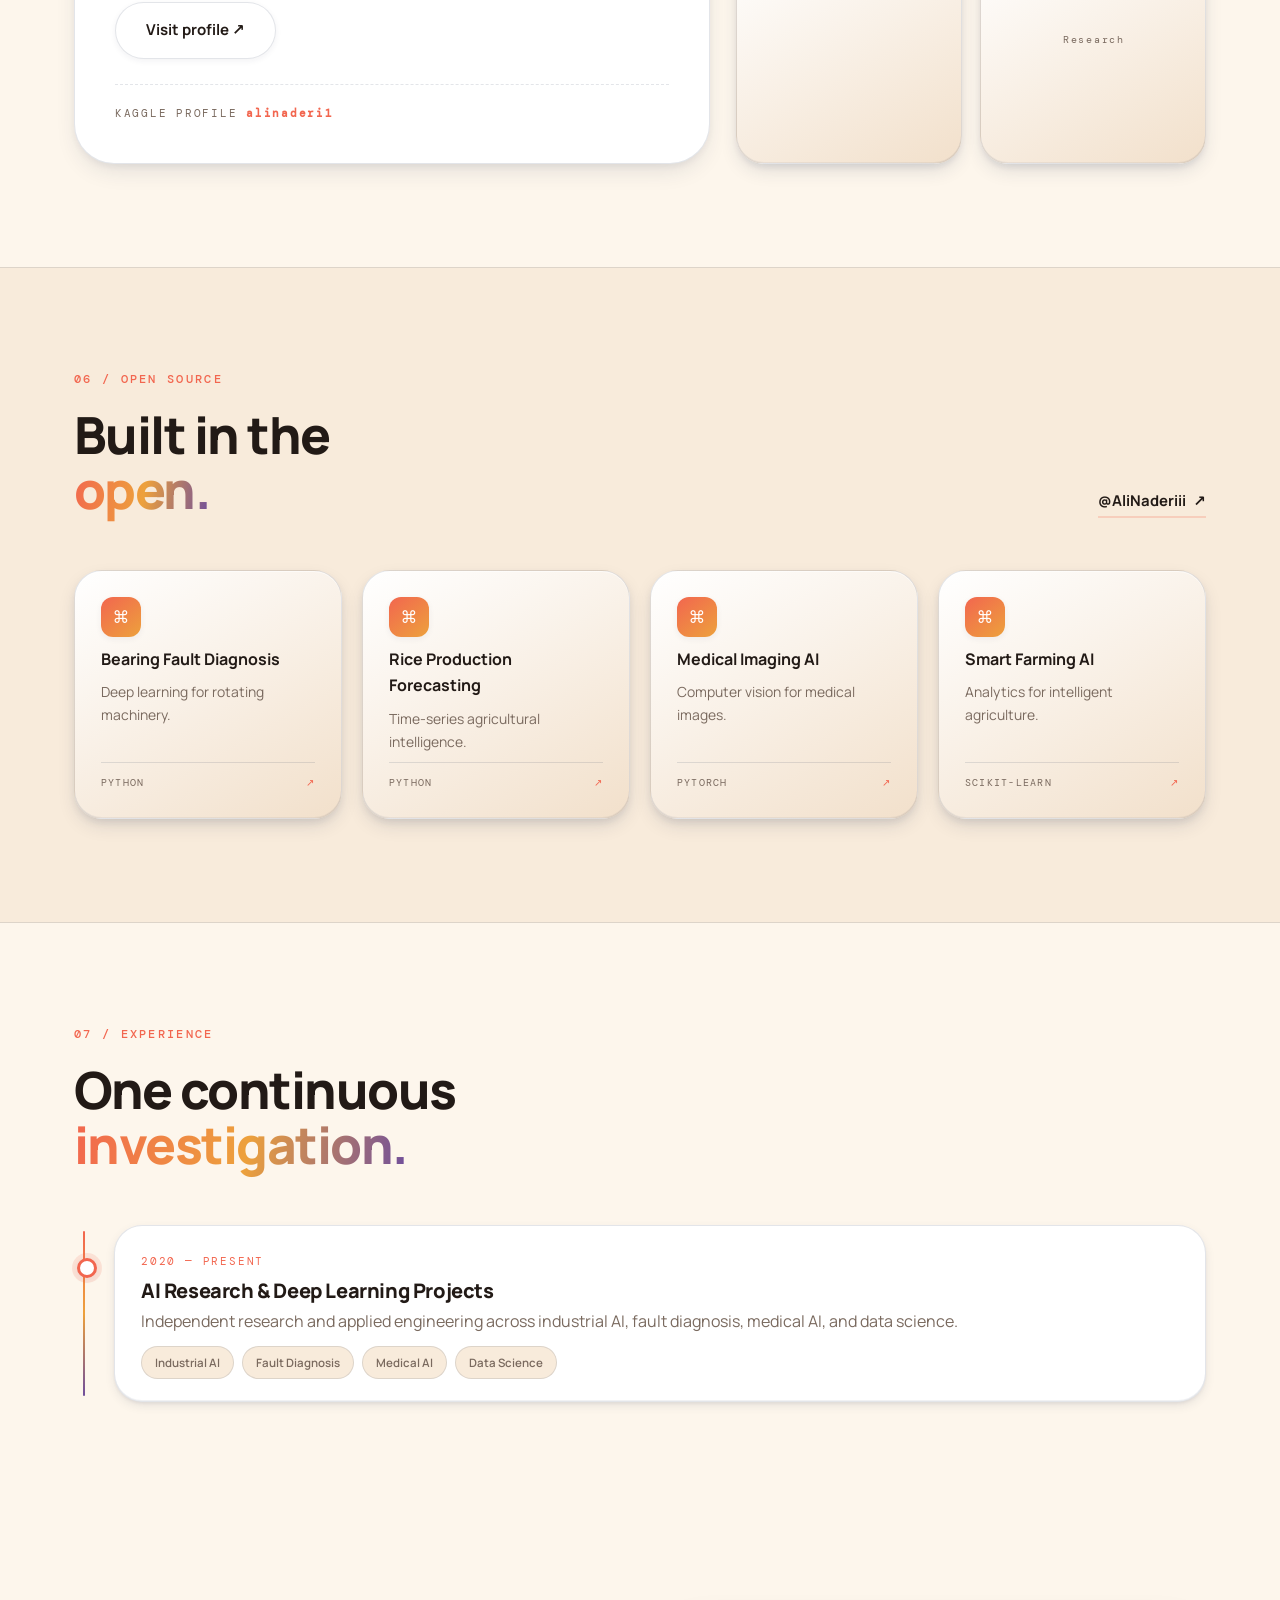
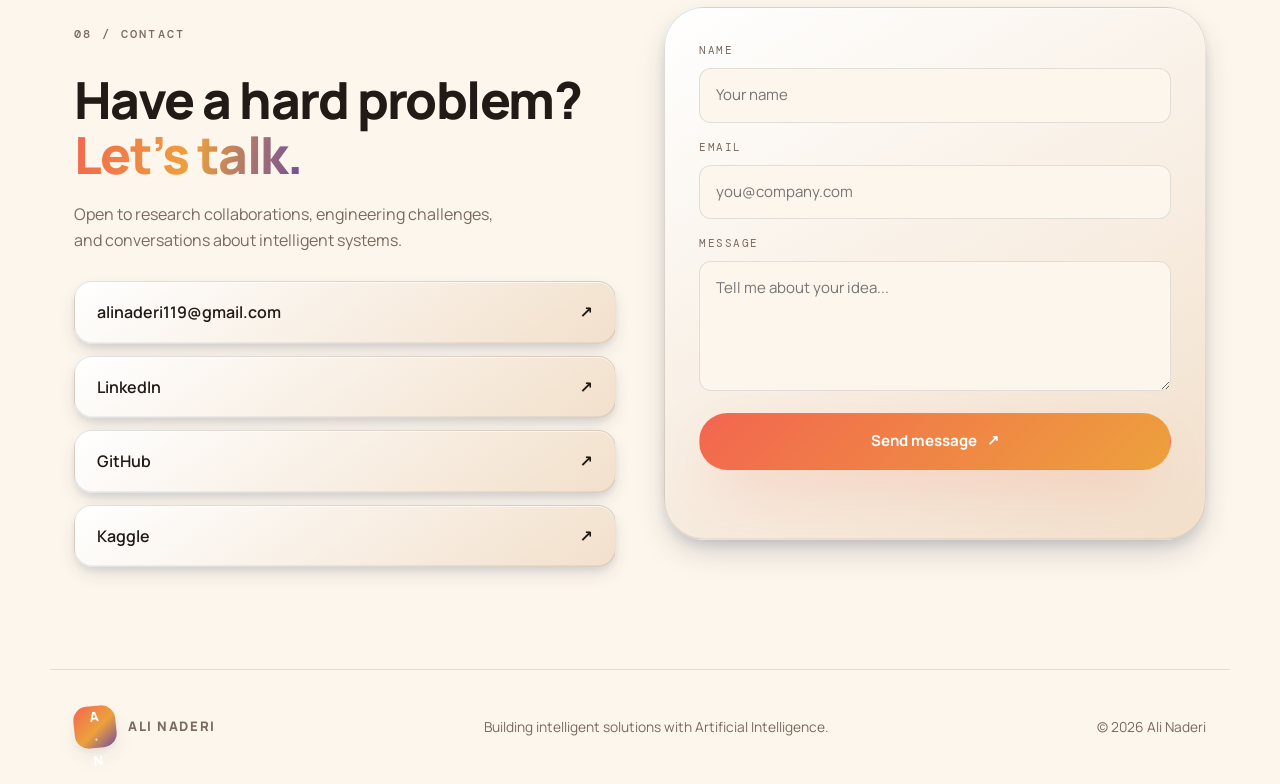
==== commit 6829e23e: "Fix social preview image, repo links, and card structure" ====
--- a/index.html
+++ b/index.html
@@ -13,12 +13,13 @@
   <meta property="og:url" content="https://alinaderiii.github.io/">
   <meta property="og:title" content="Ali Naderi · AI Research Engineer">
   <meta property="og:description" content="Engineering intelligence for the real world. Deep learning, signal processing, and advanced machine learning for engineering applications.">
-  <meta property="og:image" content="https://alinaderiii.github.io/assets/favicon.svg">
+  <meta property="og:image" content="https://alinaderiii.github.io/assets/ali-naderi.jpg">
   
   <!-- Twitter -->
   <meta name="twitter:card" content="summary_large_image">
   <meta name="twitter:title" content="Ali Naderi · AI Research Engineer">
   <meta name="twitter:description" content="Engineering intelligence for the real world. Deep learning, signal processing, and advanced machine learning for engineering applications.">
+  <meta name="twitter:image" content="https://alinaderiii.github.io/assets/ali-naderi.jpg">
   
   <title>Ali Naderi · AI Research Engineer</title>
   <link rel="icon" href="assets/favicon.svg" type="image/svg+xml">
@@ -240,7 +241,9 @@
             <h3>Oral Cancer Detection</h3>
             <p>AI-based medical image classification framework for early cancer detection.</p>
             <div class="project-tags"><span>Classification</span><span>Deep Learning</span></div>
-            <a class="project-link" href="Deep%20Learning%20%26%20Medical%20Imaging.html">View case study <span>↗</span></a>
+                        <div class="project-actions">
+              <a class="project-link" href="Deep%20Learning%20%26%20Medical%20Imaging.html">View case study <span>↗</span></a>
+            </div>
           </div>
         </article>
 
@@ -300,9 +303,9 @@
       </div>
       <div class="repo-grid">
         <a class="repo reveal" href="https://github.com/AliNaderiii" target="_blank" rel="noopener noreferrer"><span class="repo-icon">⌘</span><strong>Bearing Fault Diagnosis</strong><p>Deep learning for rotating machinery.</p><small>PYTHON <i>↗</i></small></a>
-        <a class="repo reveal delay-1" href="https://github.com/AliNaderiii" target="_blank" rel="noopener noreferrer"><span class="repo-icon">⌘</span><strong>Rice Production Forecasting</strong><p>Time-series agricultural intelligence.</p><small>PYTHON <i>↗</i></small></a>
-        <a class="repo reveal delay-2" href="https://github.com/AliNaderiii" target="_blank" rel="noopener noreferrer"><span class="repo-icon">⌘</span><strong>Medical Imaging AI</strong><p>Computer vision for medical images.</p><small>PYTORCH <i>↗</i></small></a>
-        <a class="repo reveal" href="https://github.com/AliNaderiii" target="_blank" rel="noopener noreferrer"><span class="repo-icon">⌘</span><strong>Smart Farming AI</strong><p>Analytics for intelligent agriculture.</p><small>SCIKIT-LEARN <i>↗</i></small></a>
+        <a class="repo reveal delay-1" href="https://github.com/AliNaderiii/Rice-Production-Forecasting-SriLanka" target="_blank" rel="noopener noreferrer"><span class="repo-icon">⌘</span><strong>Rice Production Forecasting</strong><p>Time-series agricultural intelligence.</p><small>PYTHON <i>↗</i></small></a>
+        <a class="repo reveal delay-2" href="https://github.com/AliNaderiii/brain-tumor-classification-paper" target="_blank" rel="noopener noreferrer"><span class="repo-icon">⌘</span><strong>Medical Imaging AI</strong><p>Computer vision for medical images.</p><small>PYTORCH <i>↗</i></small></a>
+        <a class="repo reveal" href="https://github.com/AliNaderiii/Precision-Agriculture-Yield-Forecasting-Smart-Farming" rel="noopener noreferrer"><span class="repo-icon">⌘</span><strong>Smart Farming AI</strong><p>Analytics for intelligent agriculture.</p><small>SCIKIT-LEARN <i>↗</i></small></a>
       </div>
     </div></section>
 
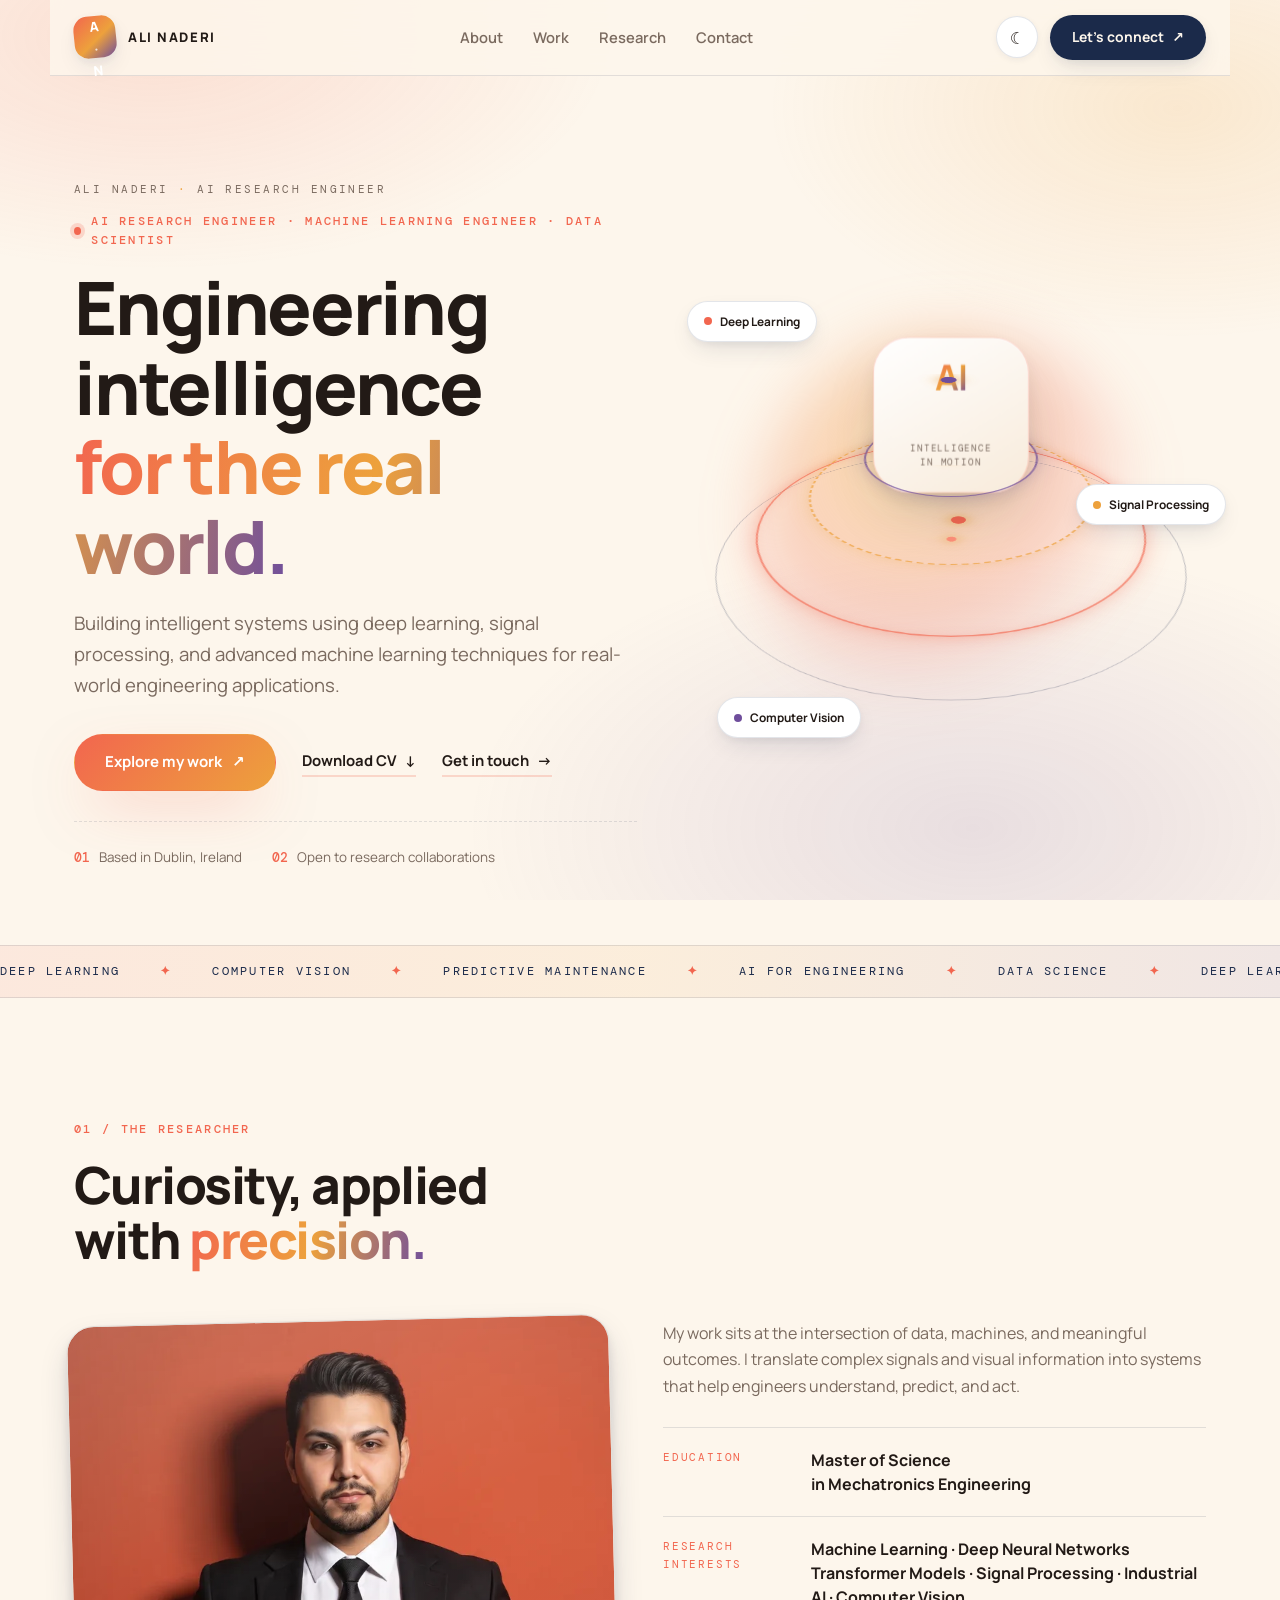
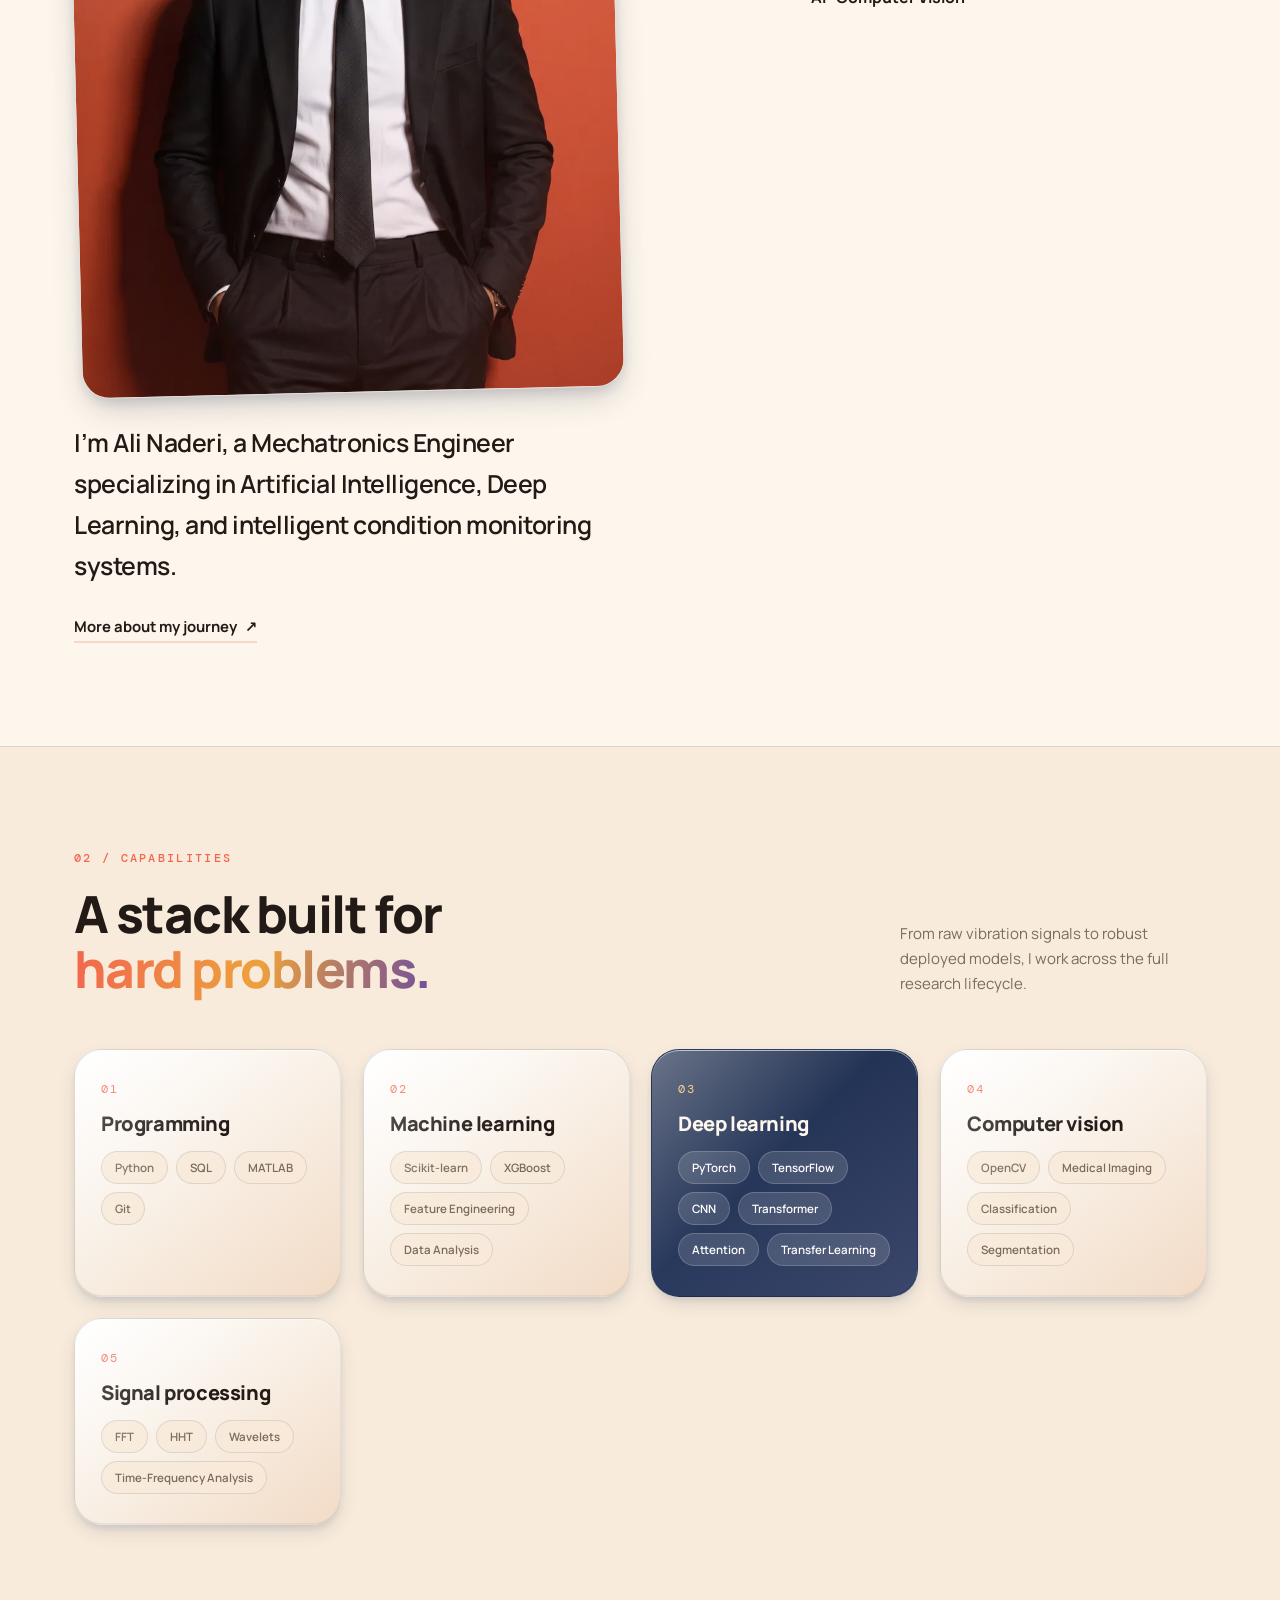
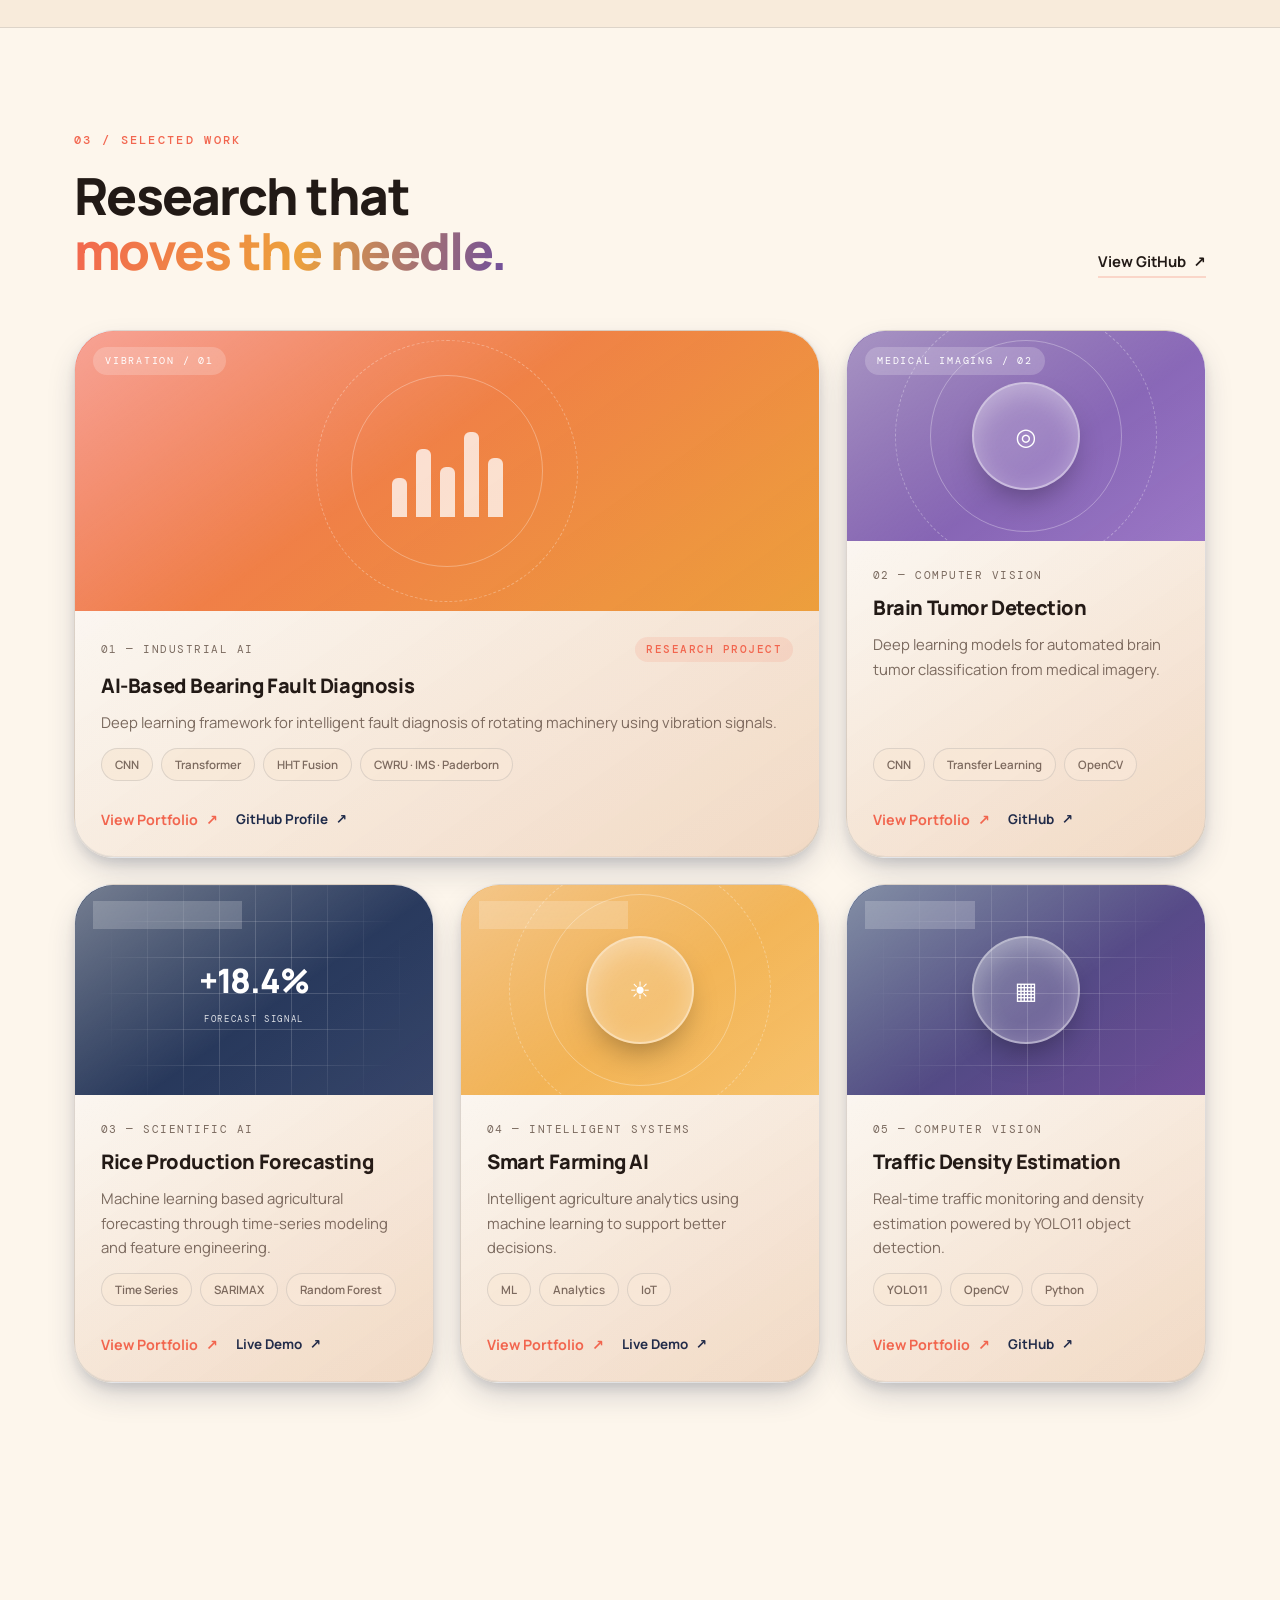
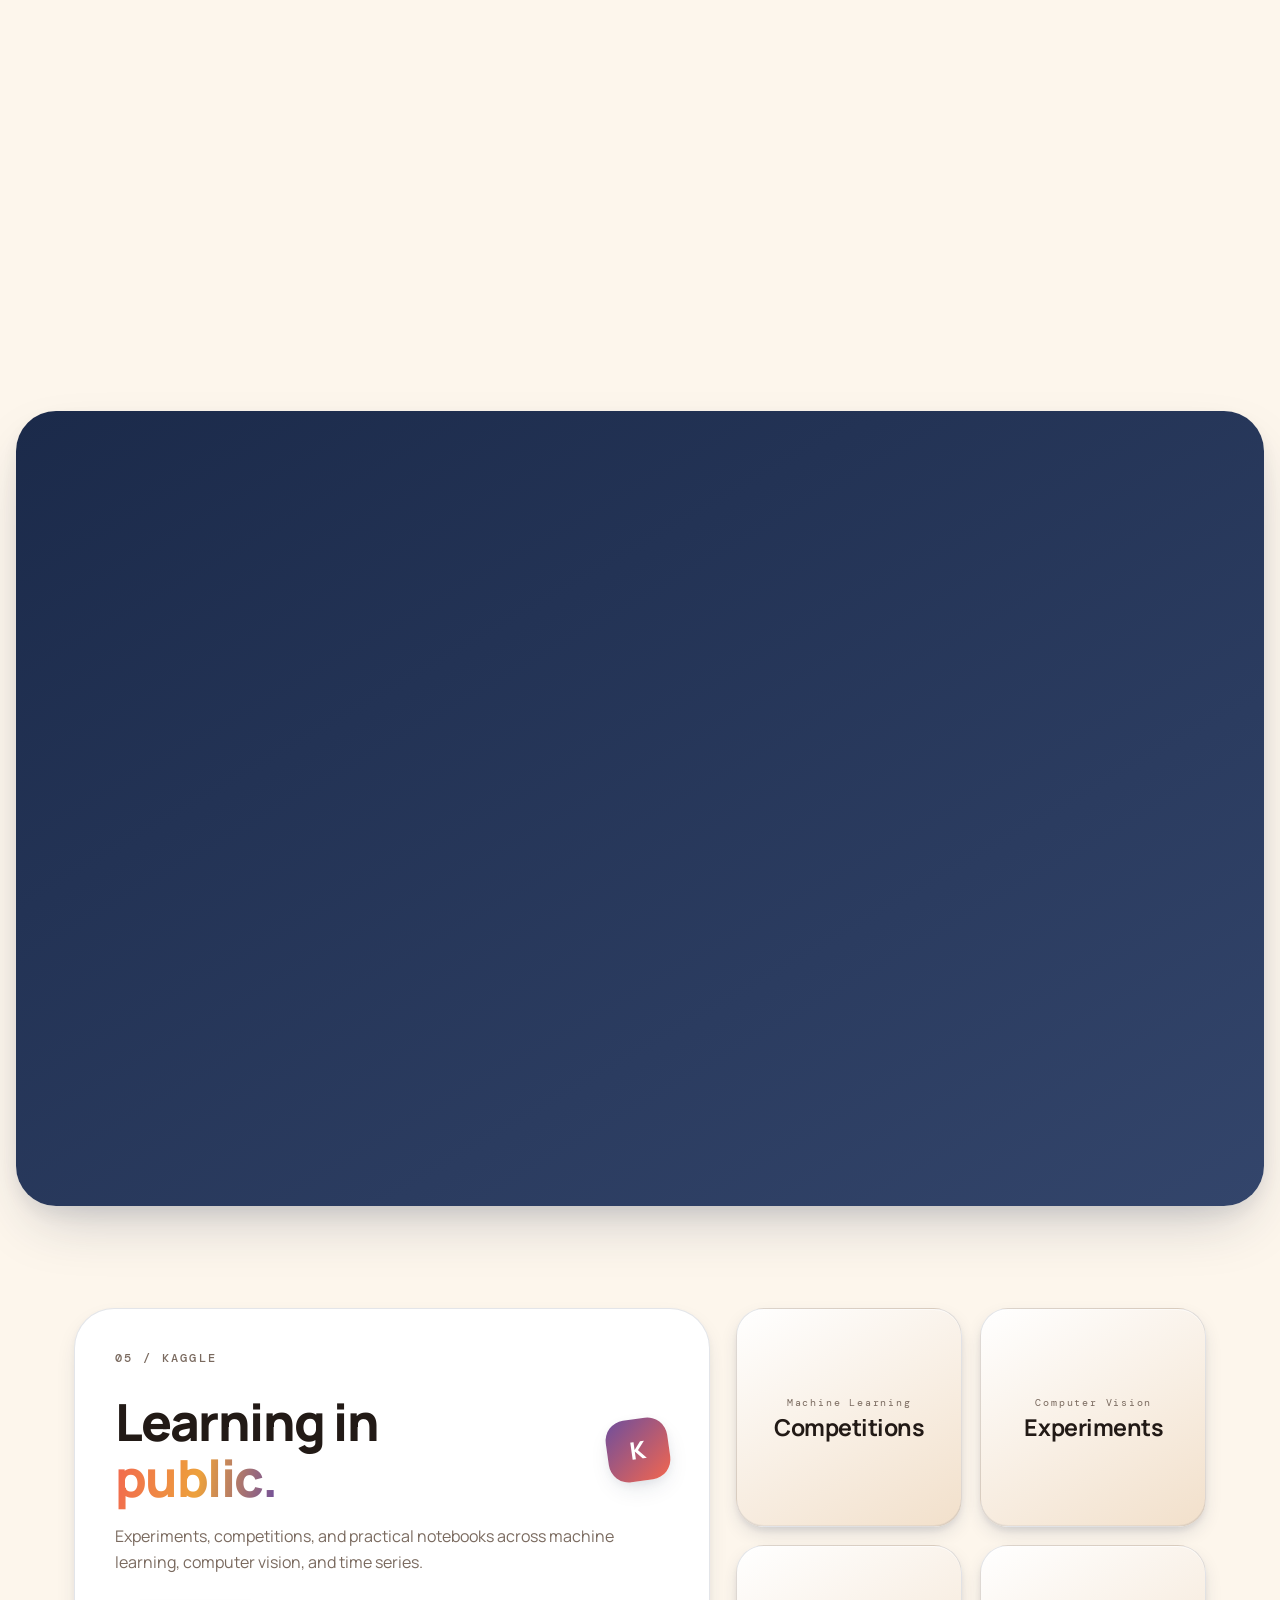
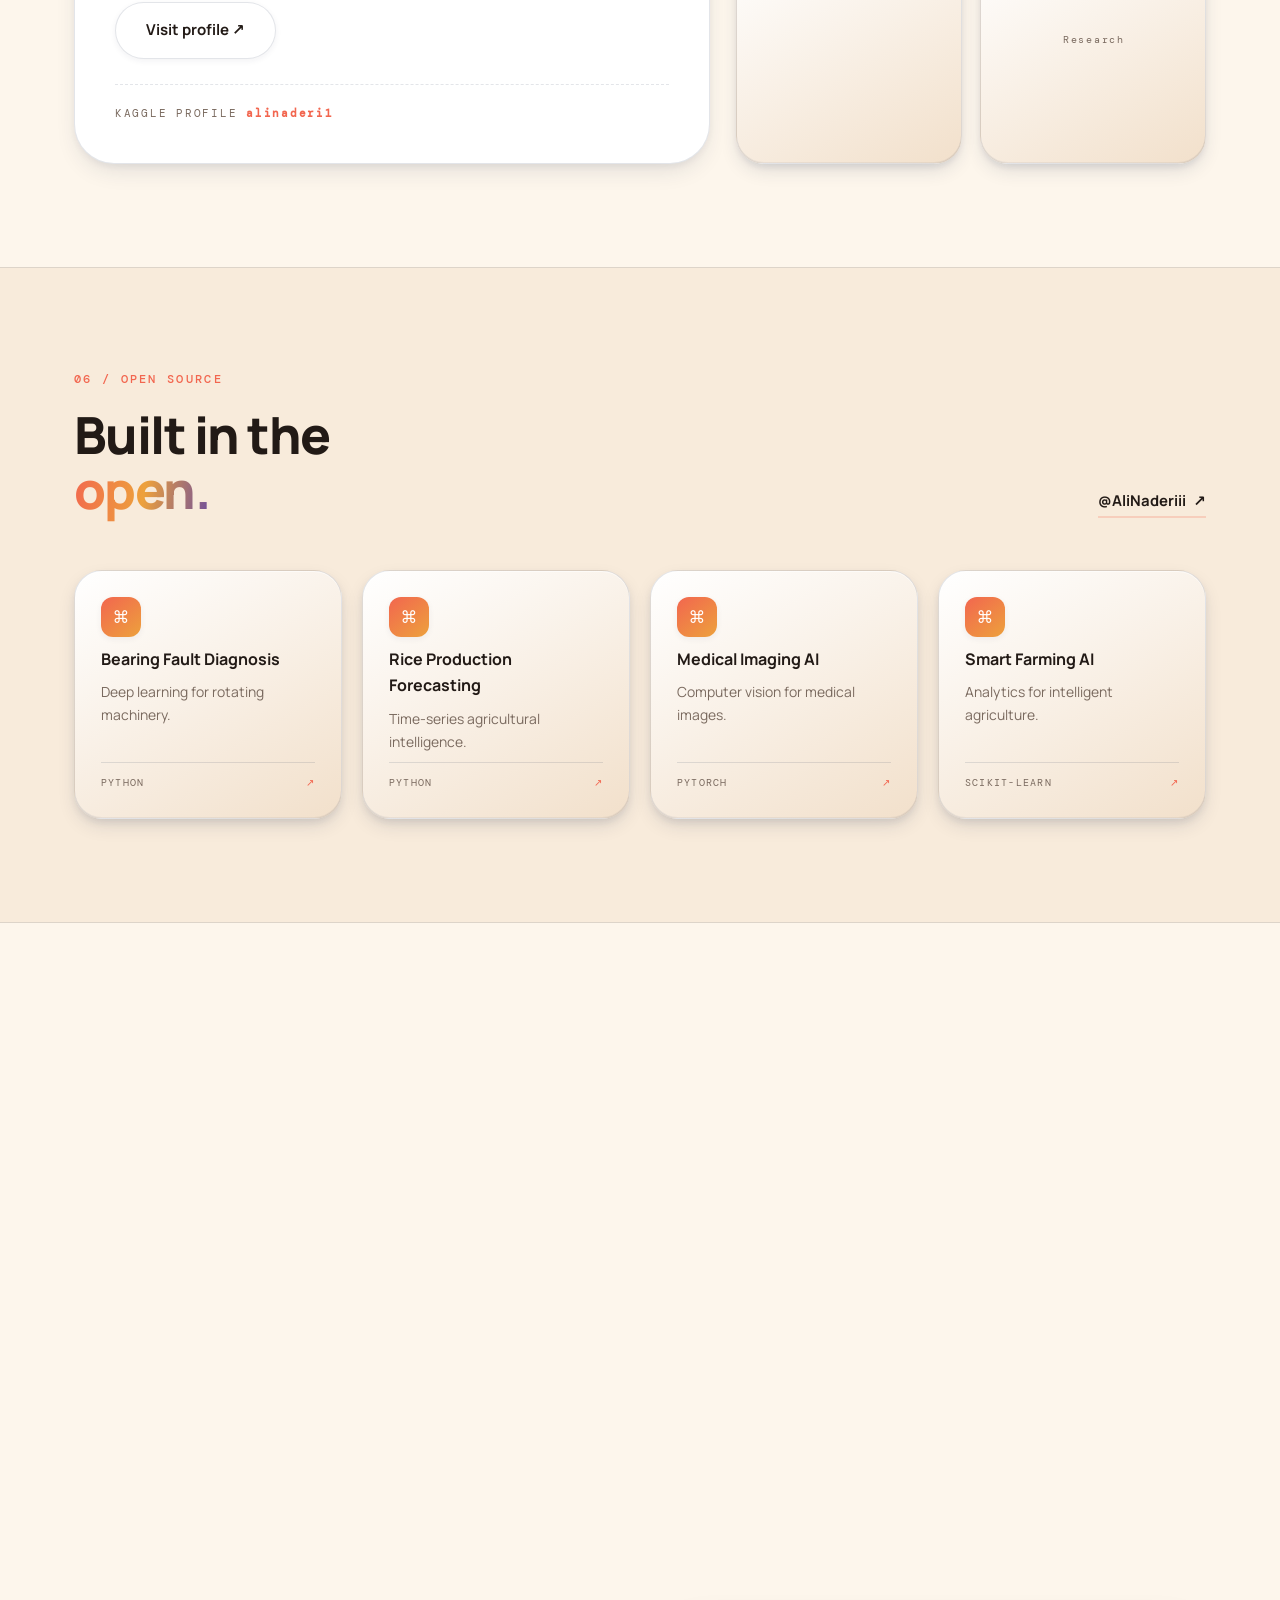
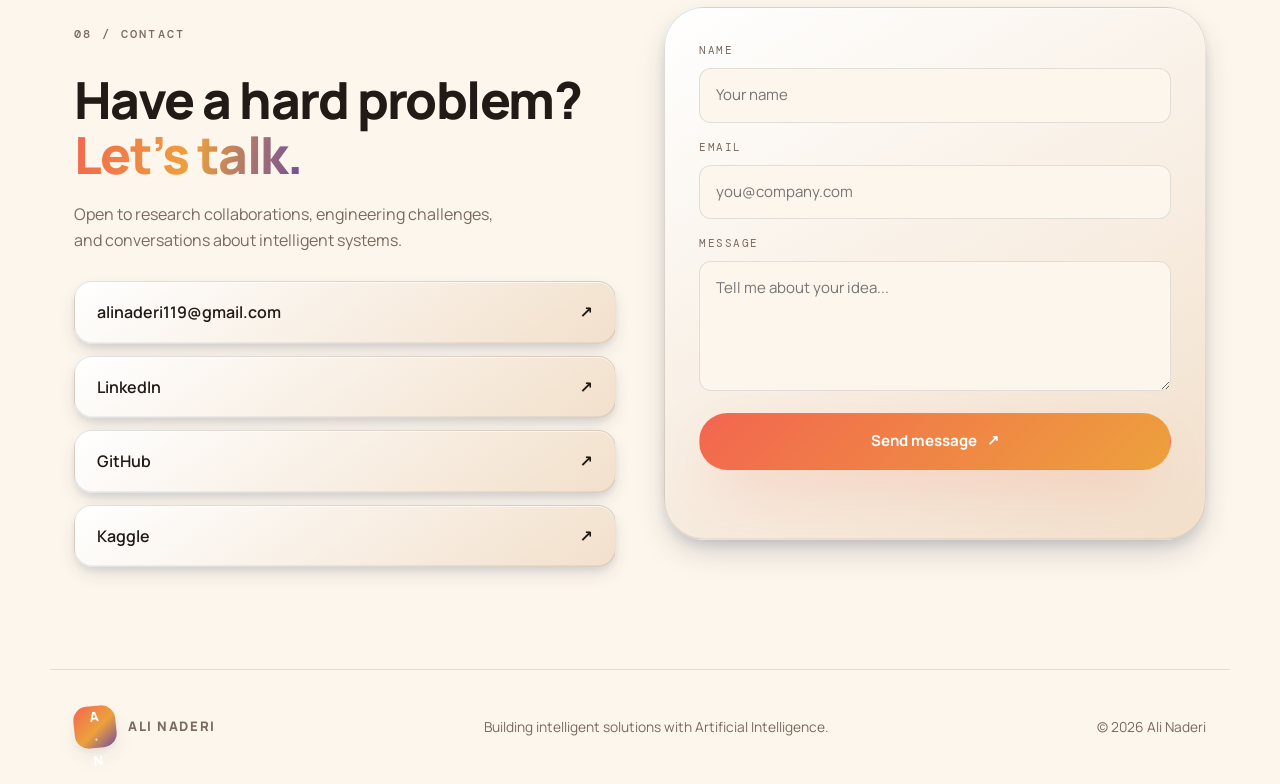
==== commit 88db065c: "Add 1200x630 social preview card" ====
--- a/index.html
+++ b/index.html
@@ -13,13 +13,13 @@
   <meta property="og:url" content="https://alinaderiii.github.io/">
   <meta property="og:title" content="Ali Naderi · AI Research Engineer">
   <meta property="og:description" content="Engineering intelligence for the real world. Deep learning, signal processing, and advanced machine learning for engineering applications.">
-  <meta property="og:image" content="https://alinaderiii.github.io/assets/ali-naderi.jpg">
+  <meta property="og:image" content="https://alinaderiii.github.io/assets/og-image.jpg">
   
   <!-- Twitter -->
   <meta name="twitter:card" content="summary_large_image">
   <meta name="twitter:title" content="Ali Naderi · AI Research Engineer">
   <meta name="twitter:description" content="Engineering intelligence for the real world. Deep learning, signal processing, and advanced machine learning for engineering applications.">
-  <meta name="twitter:image" content="https://alinaderiii.github.io/assets/ali-naderi.jpg">
+  <meta name="twitter:image" content="https://alinaderiii.github.io/assets/og-image.jpg">
   
   <title>Ali Naderi · AI Research Engineer</title>
   <link rel="icon" href="assets/favicon.svg" type="image/svg+xml">
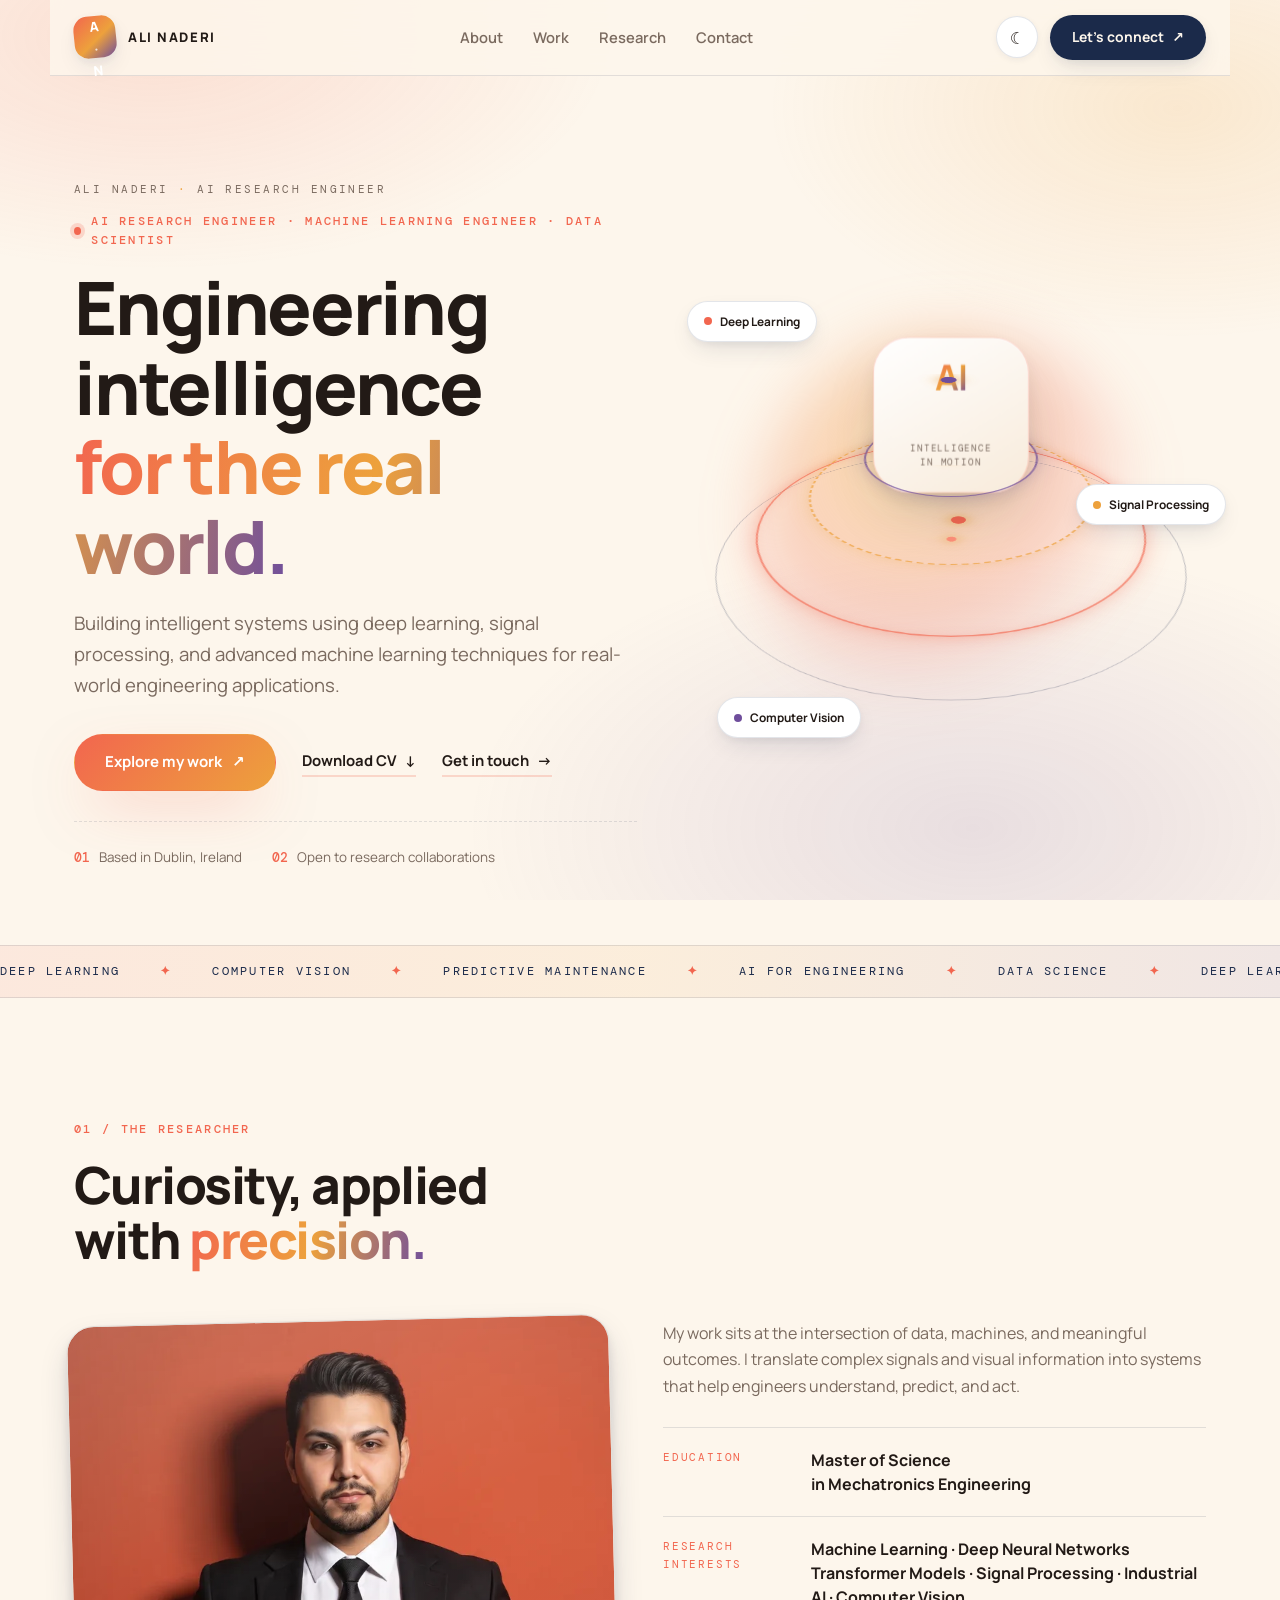
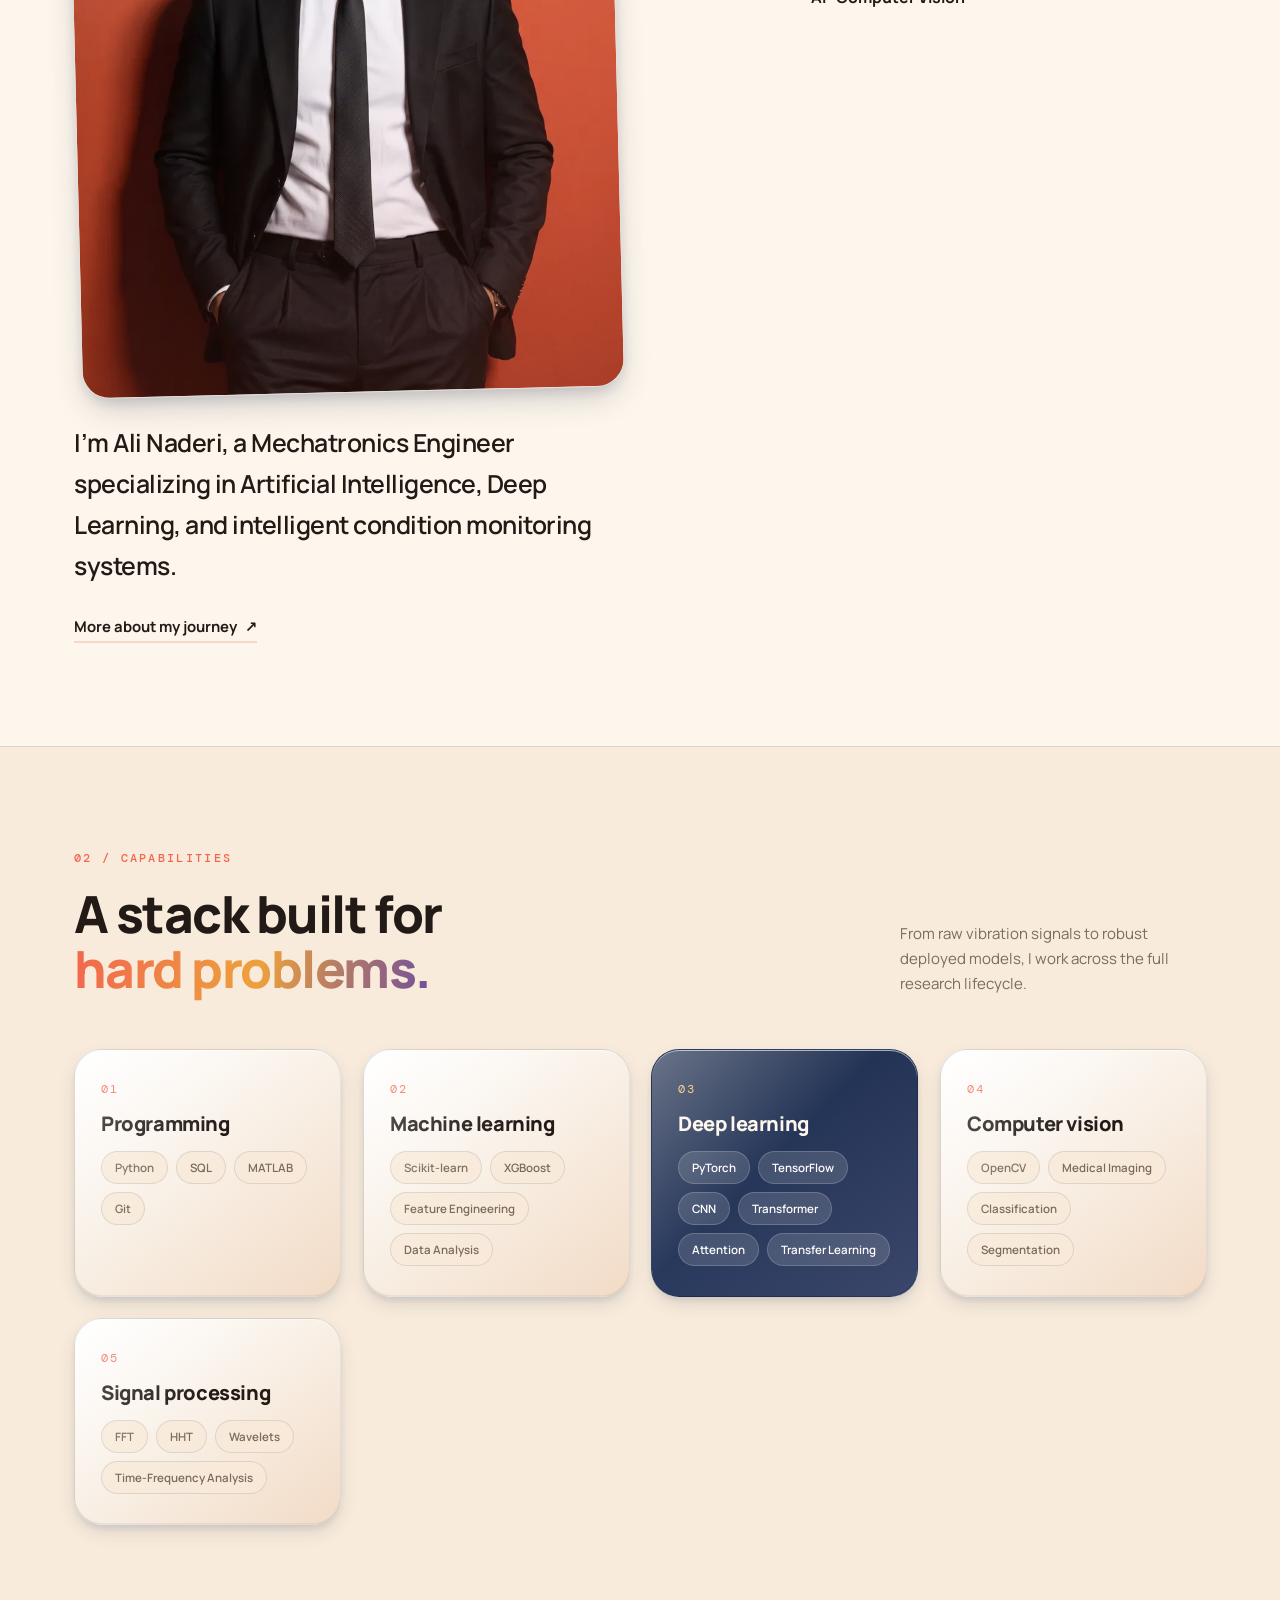
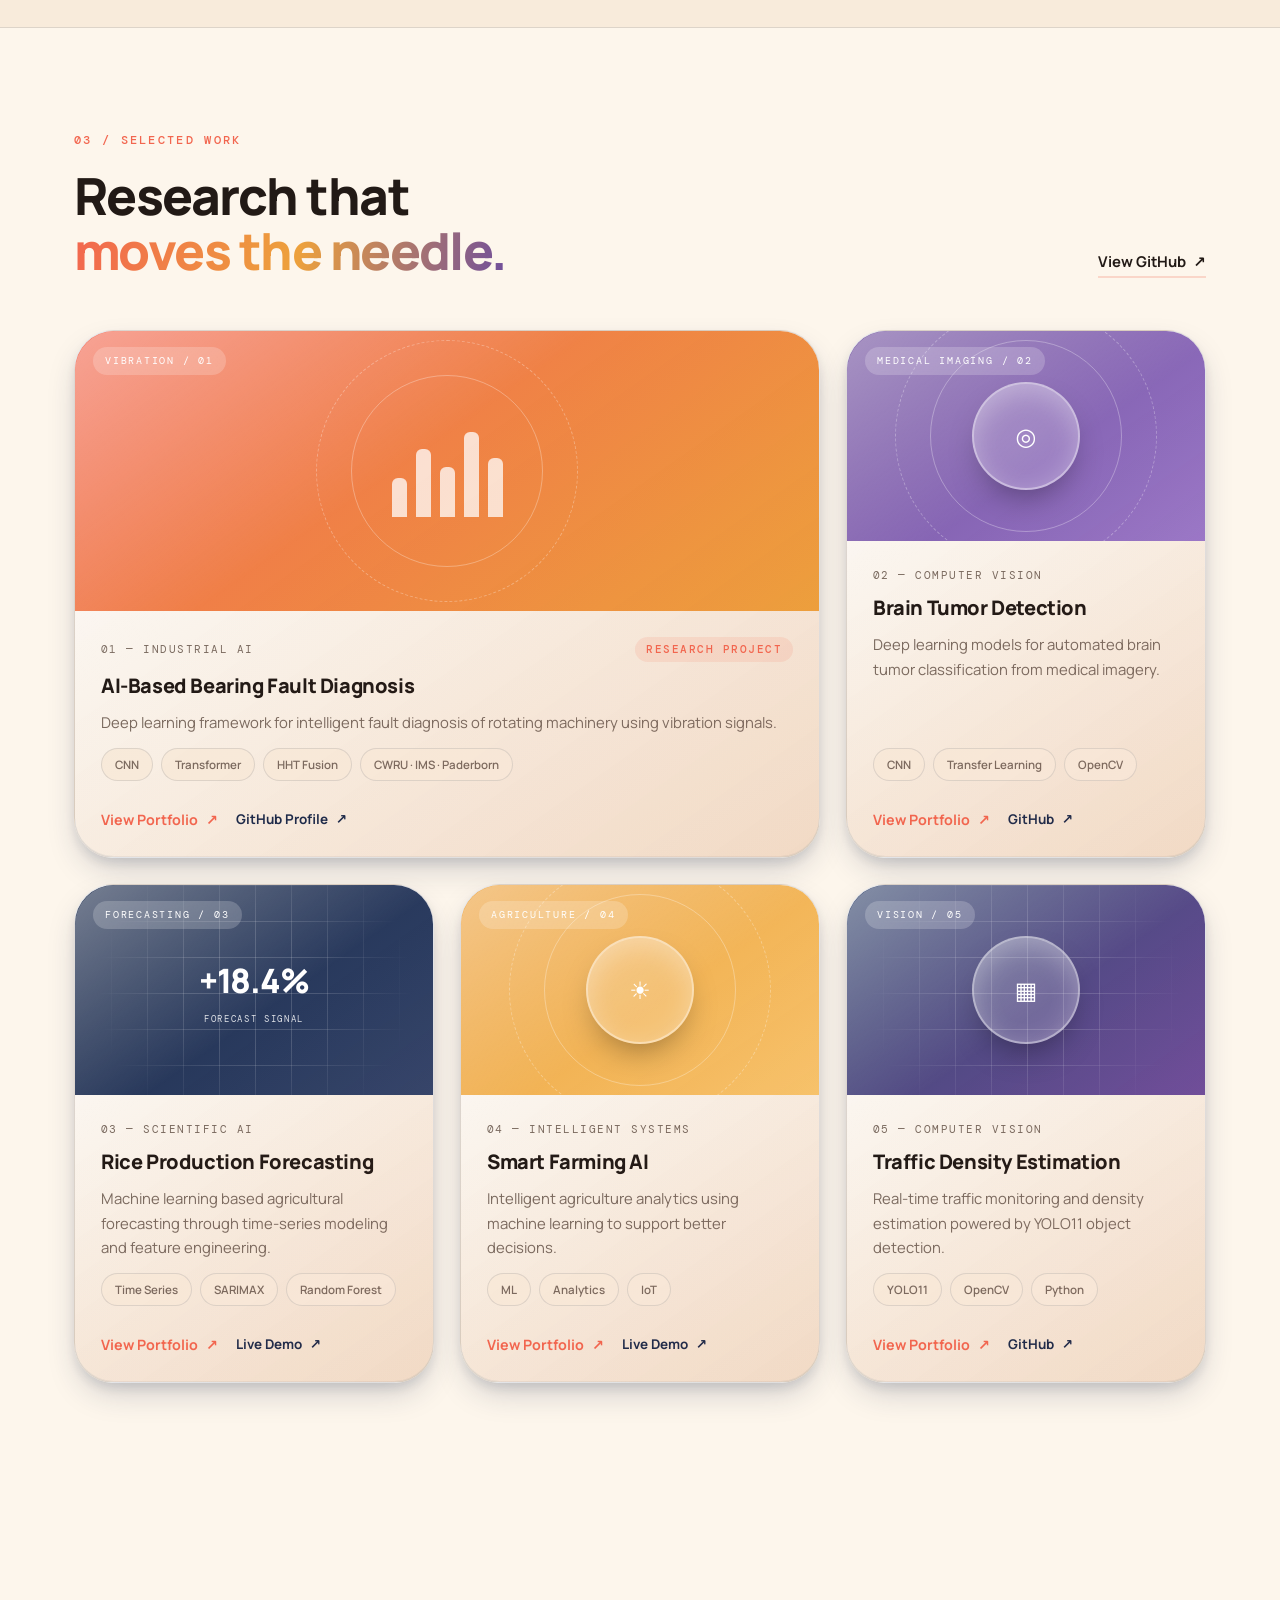
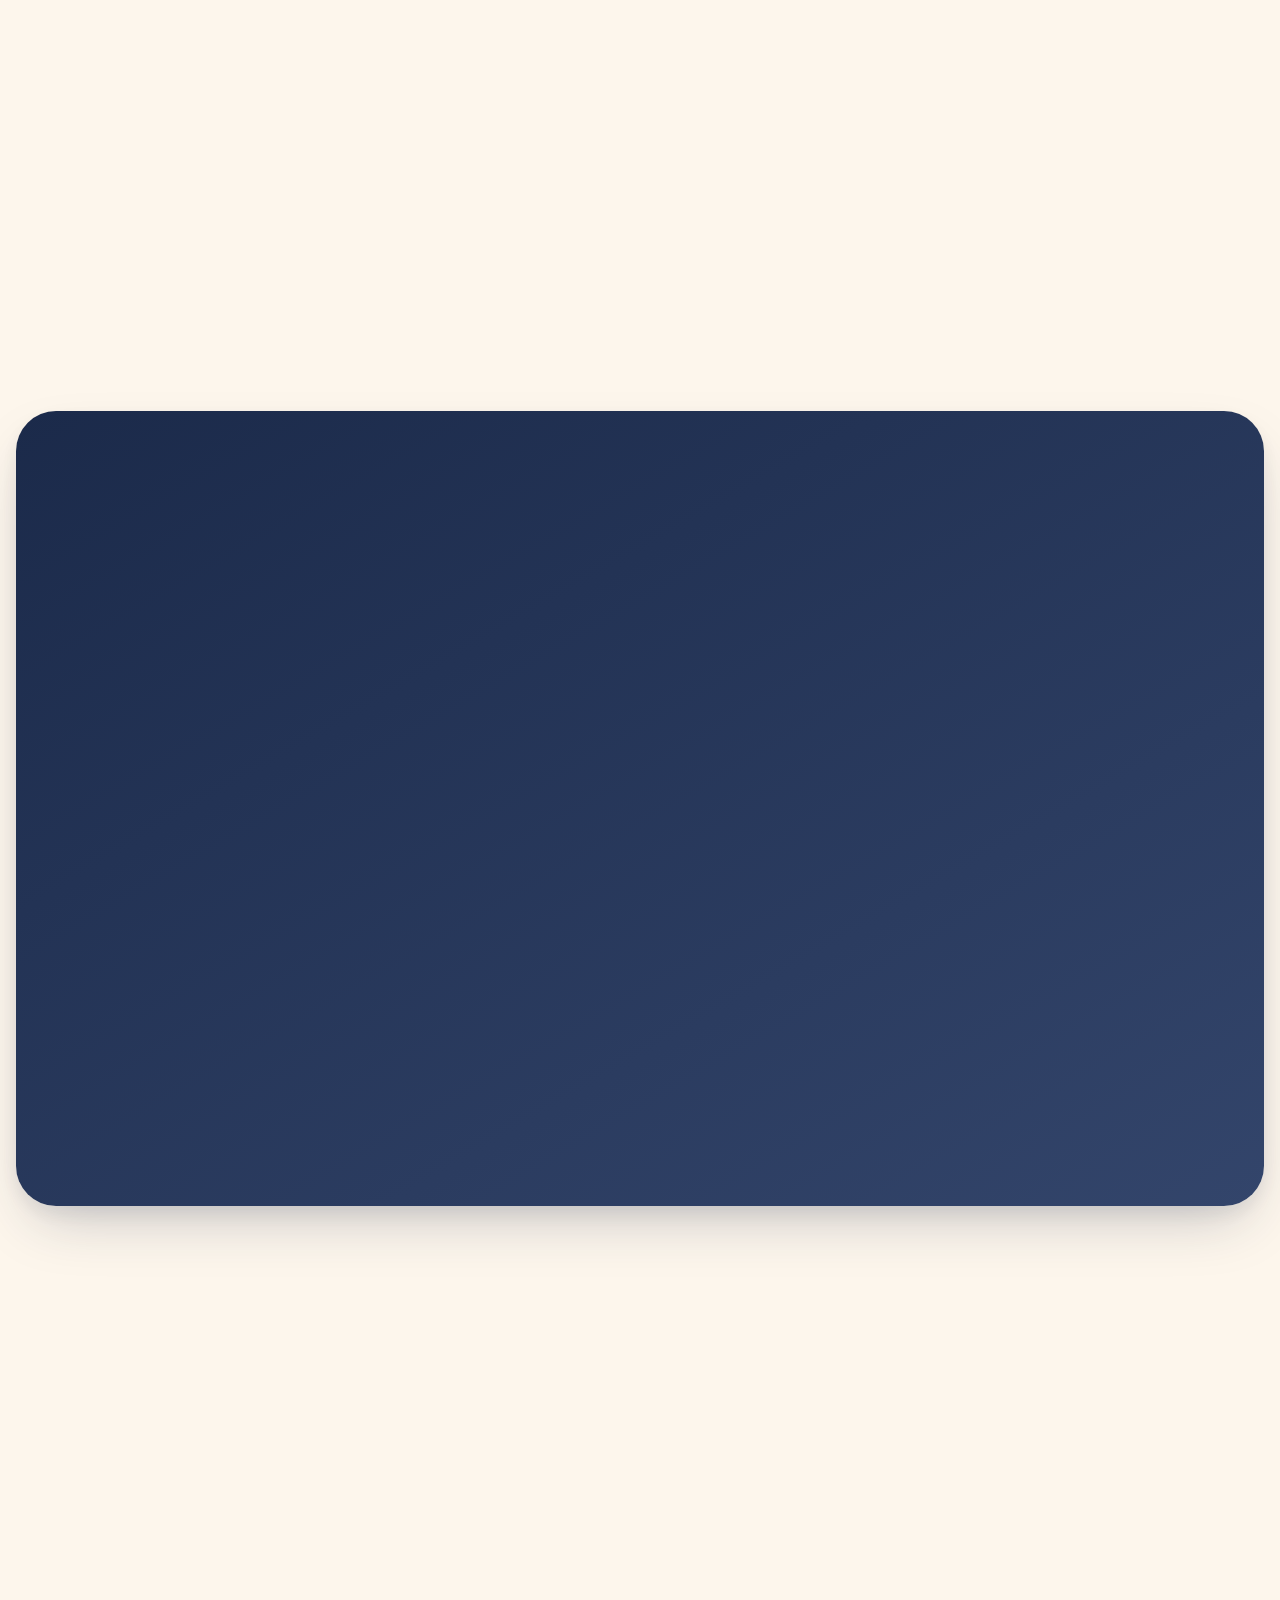
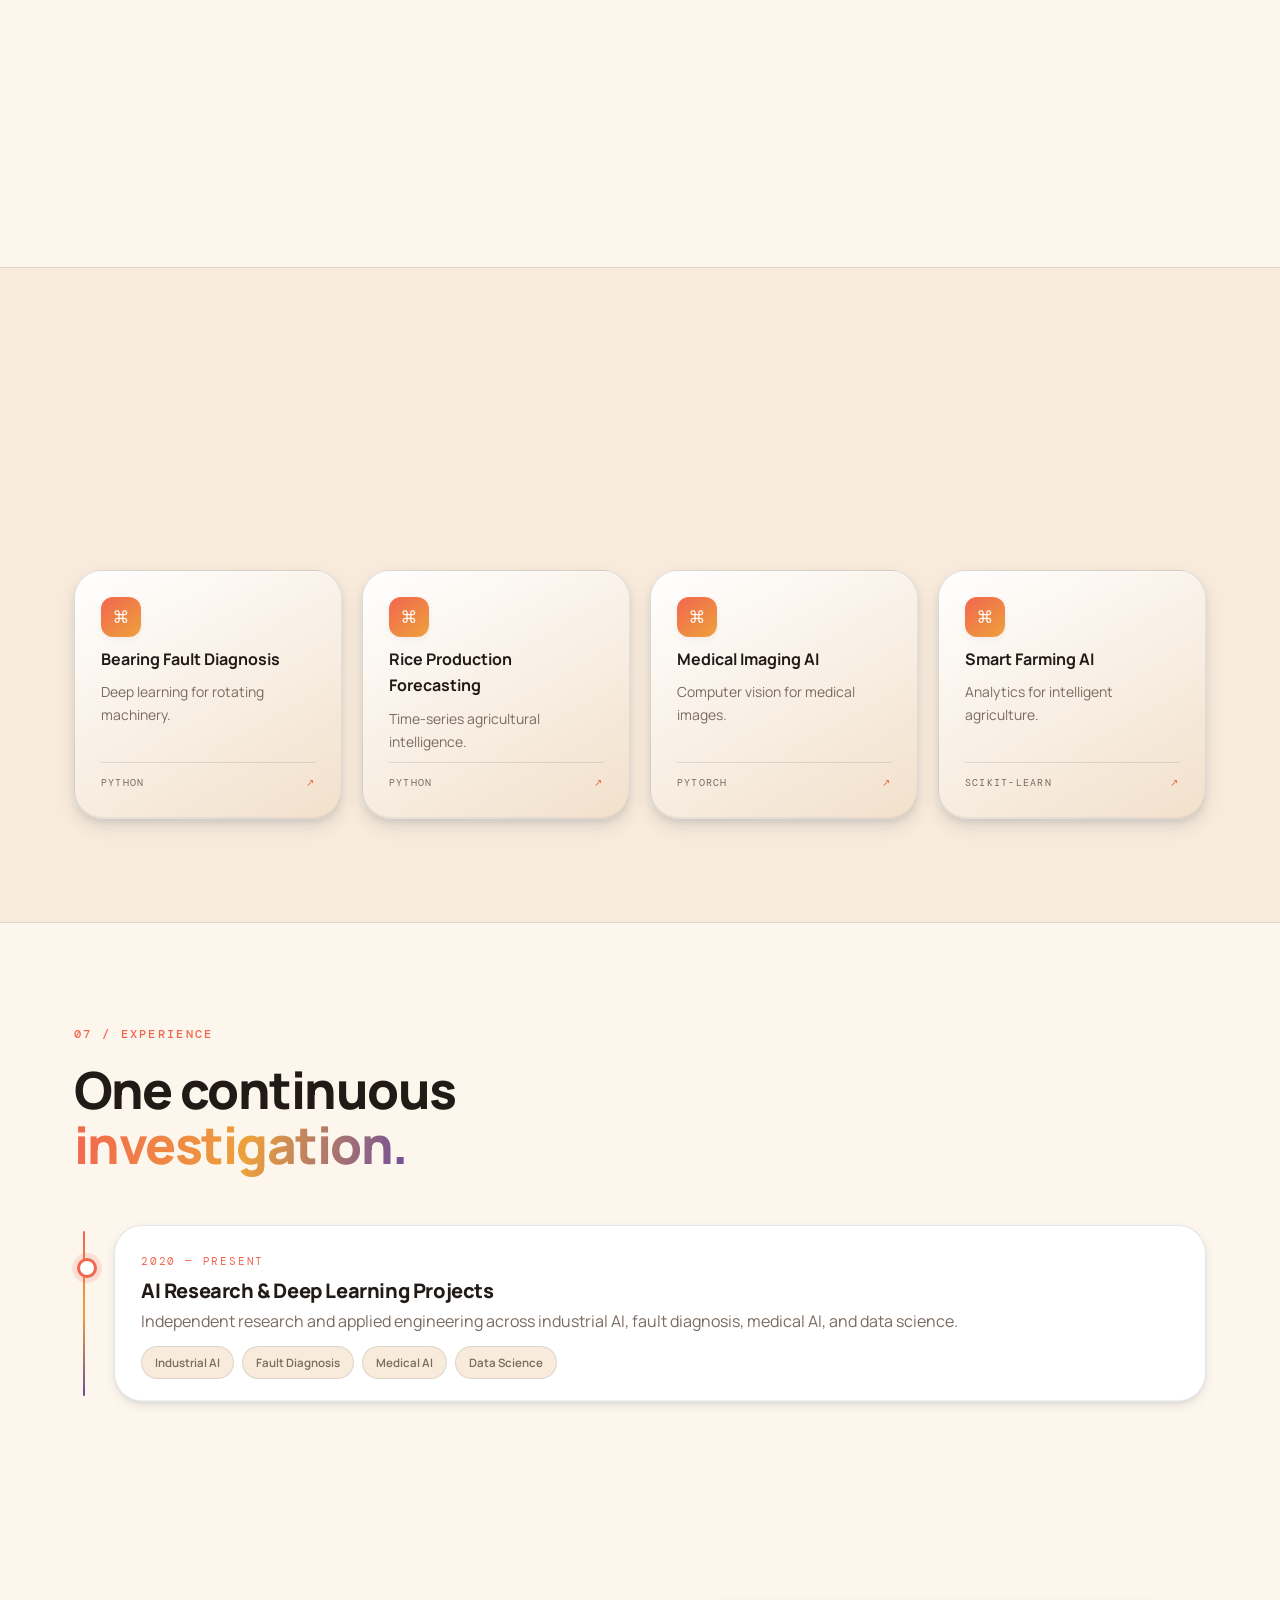
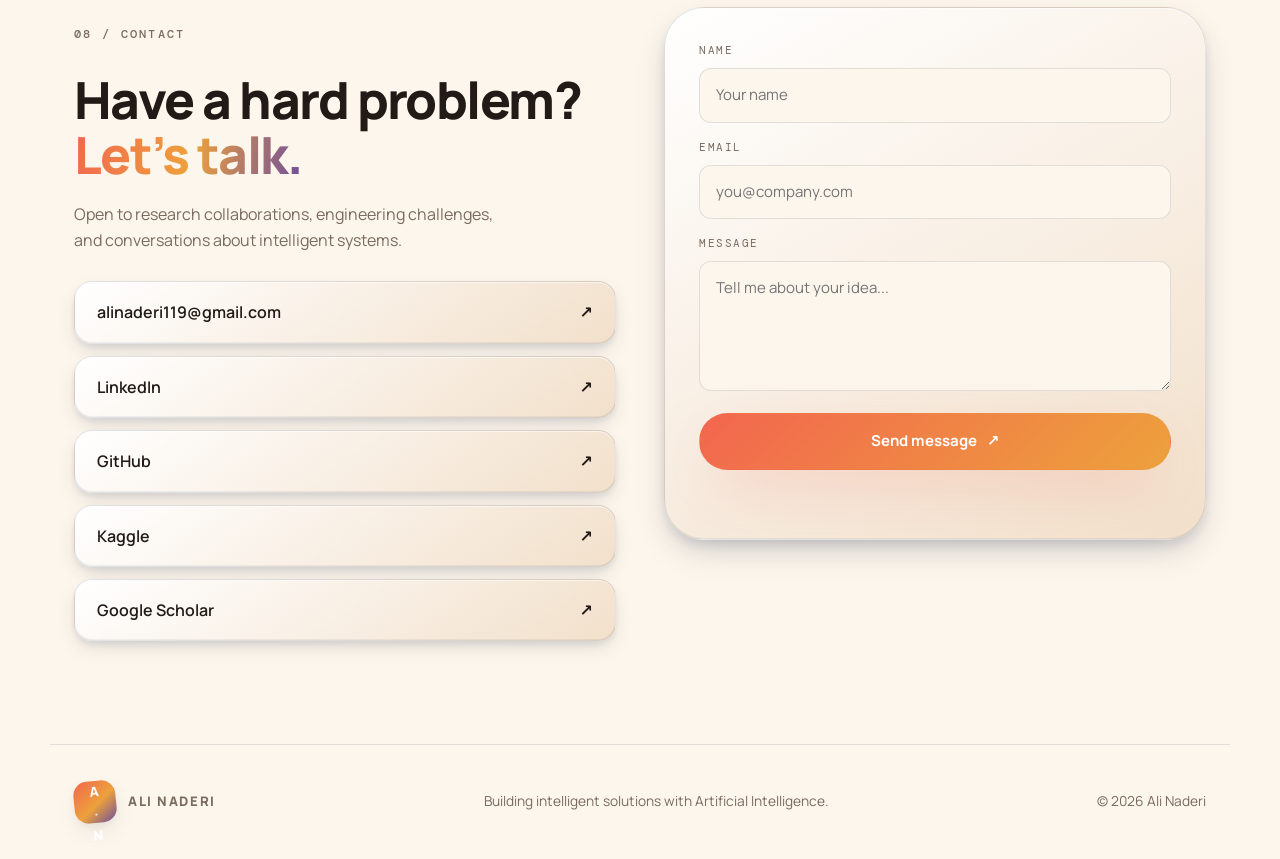
==== commit 3f1a7051: "Update index.html" ====
--- a/index.html
+++ b/index.html
@@ -337,6 +337,7 @@
           <a href="https://www.linkedin.com/in/alinaderi-data-scientist" target="_blank" rel="noopener noreferrer">LinkedIn <span>↗</span></a>
           <a href="https://github.com/AliNaderiii" target="_blank" rel="noopener noreferrer">GitHub <span>↗</span></a>
           <a href="https://www.kaggle.com/alinaderi1" target="_blank" rel="noopener noreferrer">Kaggle <span>↗</span></a>
+          <a href="https://scholar.google.com/citations?user=IN9i_1oAAAAJ" target="_blank" rel="noopener noreferrer">Google Scholar <span>↗</span></a>
         </div>
       </div>
       <form class="contact-form reveal delay-1" id="contactForm">
